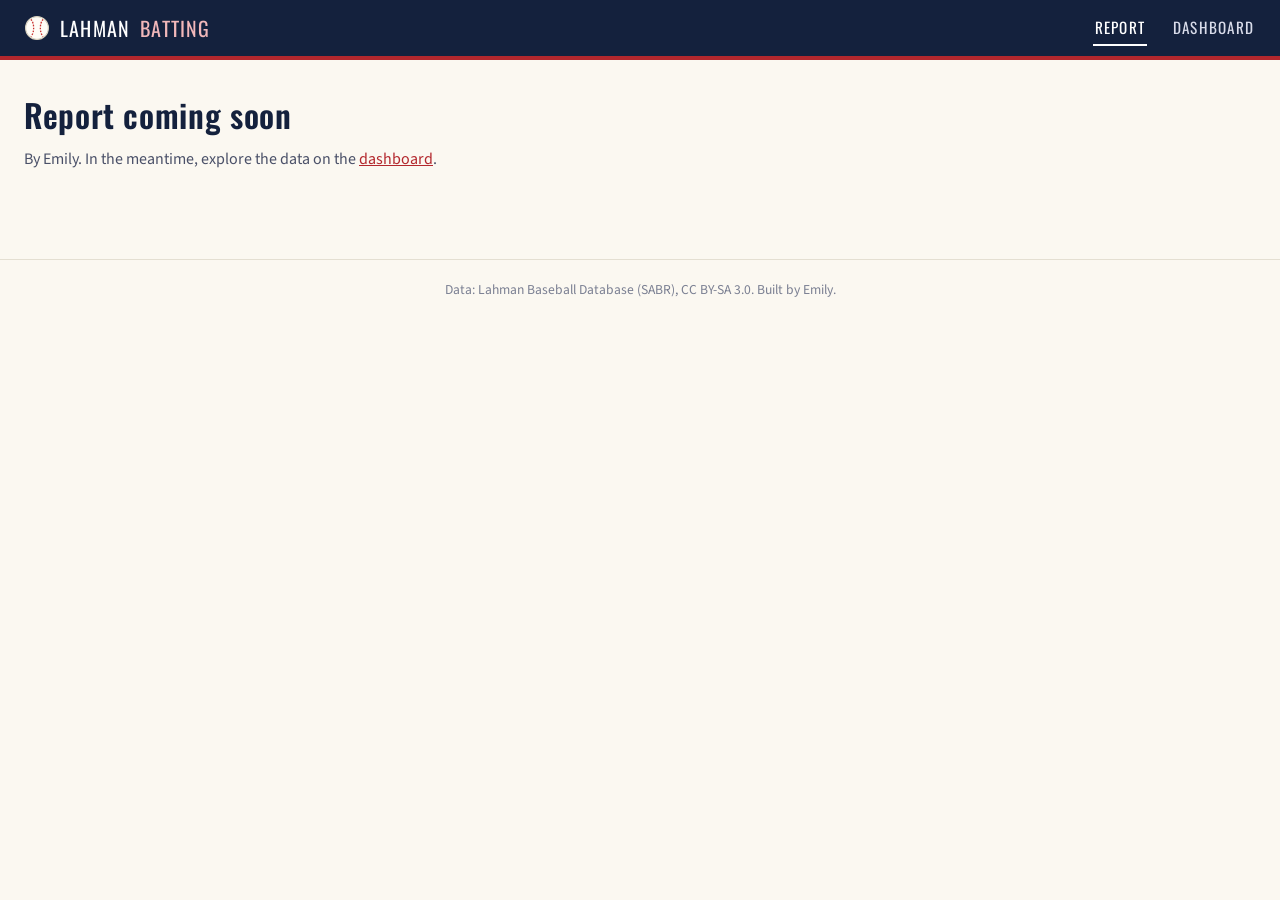
==== index.html @ 0614205a "Add starter dashboard and shared site styles" ====
<!DOCTYPE html>
<html lang="en">
<head>
  <meta charset="utf-8">
  <meta name="viewport" content="width=device-width, initial-scale=1">
  <title>Report | Lahman Batting</title>
  <link rel="preconnect" href="https://fonts.googleapis.com">
  <link rel="preconnect" href="https://fonts.gstatic.com" crossorigin>
  <link href="https://fonts.googleapis.com/css2?family=Oswald:wght@500;600&family=Source+Sans+3:wght@400;600&display=swap" rel="stylesheet">
  <link rel="icon" href="img/baseball.svg" type="image/svg+xml">
  <link rel="stylesheet" href="css/style.css">
</head>
<body>
  <nav class="site-nav">
    <div class="inner">
      <a class="brand" href="index.html"><img class="ball-icon" src="img/baseball.svg" alt="">Lahman <span>Batting</span></a>
      <a class="nav-link active" href="index.html">Report</a>
      <a class="nav-link" href="dashboard.html">Dashboard</a>
    </div>
  </nav>

  <main>
    <!-- PLACEHOLDER: the report goes here (title, your name, summary,
         headline numbers, 8+ findings with charts, and the data section). -->
    <h1 class="page-title">Report coming soon</h1>
    <p class="lede">By Emily. In the meantime, explore the data on the <a href="dashboard.html">dashboard</a>.</p>
  </main>

  <footer class="site-footer">
    Data: Lahman Baseball Database (SABR), CC BY-SA 3.0. Built by Emily.
  </footer>
</body>
</html>
---- css/style.css ----
/* Shared styles for the whole site (report + dashboard).
   Change the colors and fonts here and both pages follow. */

:root {
  /* Page colors: a vintage-ballpark look (cream paper, navy ink, red stitching) */
  --paper: #fbf8f1;
  --card: #ffffff;
  --ink: #14213d;
  --ink-soft: #4a5068;
  --ink-muted: #7a7f92;
  --rule: #e4dfd2;
  --accent: #b3272d;
  --accent-dark: #8e1d22;
  --navy: #14213d;
  --field: #1f4d3a;       /* outfield-grass green, used for the scoreboard */
  --field-dark: #163a2b;
  --chalk: #f4efe2;       /* scoreboard numbers */

  /* Chart series colors, in fixed order (validated for color-blind safety) */
  --series-1: #2a78d6;
  --series-2: #eb6834;
  --series-3: #1baf7a;
  --series-4: #eda100;
  --series-5: #e87ba4;

  --font-head: "Oswald", "Arial Narrow", sans-serif;
  --font-body: "Source Sans 3", "Segoe UI", sans-serif;
  --radius: 10px;
}

* { box-sizing: border-box; }

body {
  margin: 0;
  background: var(--paper);
  color: var(--ink);
  font-family: var(--font-body);
  font-size: 16px;
  line-height: 1.5;
}

h1, h2, h3 {
  font-family: var(--font-head);
  font-weight: 600;
  letter-spacing: 0.02em;
  line-height: 1.2;
  margin: 0 0 0.4em;
}

a { color: var(--accent); }

/* ---------- Navigation bar (shared) ---------- */
.site-nav {
  background: var(--navy);
  border-bottom: 4px solid var(--accent);
  position: sticky;
  top: 0;
  z-index: 10;
}
.site-nav .inner {
  max-width: 1440px;
  margin: 0 auto;
  padding: 0 24px;
  display: flex;
  align-items: center;
  gap: 24px;
  height: 56px;
}
.site-nav .brand {
  font-family: var(--font-head);
  font-size: 1.25rem;
  color: #fff;
  text-decoration: none;
  text-transform: uppercase;
  letter-spacing: 0.06em;
  margin-right: auto;
}
.site-nav .brand span { color: #f2b8ba; }
.site-nav .brand { display: inline-flex; align-items: center; gap: 10px; }
.ball-icon { width: 26px; height: 26px; flex: none; }
.site-nav a.nav-link {
  color: #d9dcea;
  text-decoration: none;
  font-family: var(--font-head);
  text-transform: uppercase;
  letter-spacing: 0.08em;
  font-size: 0.95rem;
  padding: 6px 2px;
  border-bottom: 2px solid transparent;
}
.site-nav a.nav-link:hover { color: #fff; }
.site-nav a.nav-link.active { color: #fff; border-bottom-color: #fff; }

/* ---------- Page layout ---------- */
main {
  max-width: 1440px;
  margin: 0 auto;
  padding: 28px 24px 72px;
}
@media (max-width: 600px) {
  main { padding: 20px 16px 56px; }
  .site-nav .inner { padding: 0 16px; gap: 14px; }
  .site-nav .brand { font-size: 1rem; gap: 8px; }
  .site-nav a.nav-link { font-size: 0.82rem; letter-spacing: 0.04em; }
  .ball-icon { width: 22px; height: 22px; }
  .kpis { grid-template-columns: repeat(2, minmax(0, 1fr)); padding: 10px; }
  .kpi .value { font-size: 1.5rem; }
}
.page-title { font-size: 2rem; margin-top: 8px; }
.lede { color: var(--ink-soft); max-width: 70ch; margin-top: 0; }

.card {
  background: var(--card);
  border: 1px solid var(--rule);
  border-radius: var(--radius);
  padding: 16px 18px;
}

/* ---------- Headline / summary numbers: styled like a ballpark scoreboard ---------- */
.kpis {
  display: grid;
  grid-template-columns: repeat(auto-fit, minmax(170px, 1fr));
  gap: 10px;
  margin: 18px 0 32px;
  padding: 14px;
  background: var(--field);
  border: 6px solid var(--field-dark);
  border-radius: 12px;
  box-shadow: inset 0 0 0 1px rgba(255,255,255,0.08);
}
.kpi {
  background: var(--field-dark);
  border-radius: 6px;
  padding: 12px 14px;
  text-align: center;
}
.kpi .label {
  font-family: var(--font-head);
  font-size: 0.78rem;
  text-transform: uppercase;
  letter-spacing: 0.12em;
  color: #b9d3c3;
}
.kpi .value {
  font-family: var(--font-head);
  font-size: 2rem;
  color: var(--chalk);
  font-variant-numeric: tabular-nums;
  letter-spacing: 0.03em;
}

/* Stitched divider, like the red seams on a baseball */
.stitch {
  height: 0;
  border: 0;
  border-top: 2px dashed var(--accent);
  margin: 0 0 16px;
  opacity: 0.5;
}

/* ---------- Buttons & form controls ---------- */
button, select, input {
  font: inherit;
  color: inherit;
}
select, input[type="number"], input[type="search"] {
  background: #fff;
  border: 1px solid #cfc8b8;
  border-radius: 6px;
  padding: 6px 8px;
  min-height: 36px;
  width: 100%;
}
.btn {
  background: var(--accent);
  color: #fff;
  border: 0;
  border-radius: 6px;
  padding: 8px 14px;
  font-family: var(--font-head);
  text-transform: uppercase;
  letter-spacing: 0.06em;
  cursor: pointer;
  min-height: 36px;
  white-space: nowrap;
}
.btn:hover { background: var(--accent-dark); }

.muted { color: var(--ink-muted); font-size: 0.9rem; }

footer.site-footer {
  border-top: 1px solid var(--rule);
  color: var(--ink-muted);
  font-size: 0.85rem;
  text-align: center;
  padding: 20px 16px 40px;
}
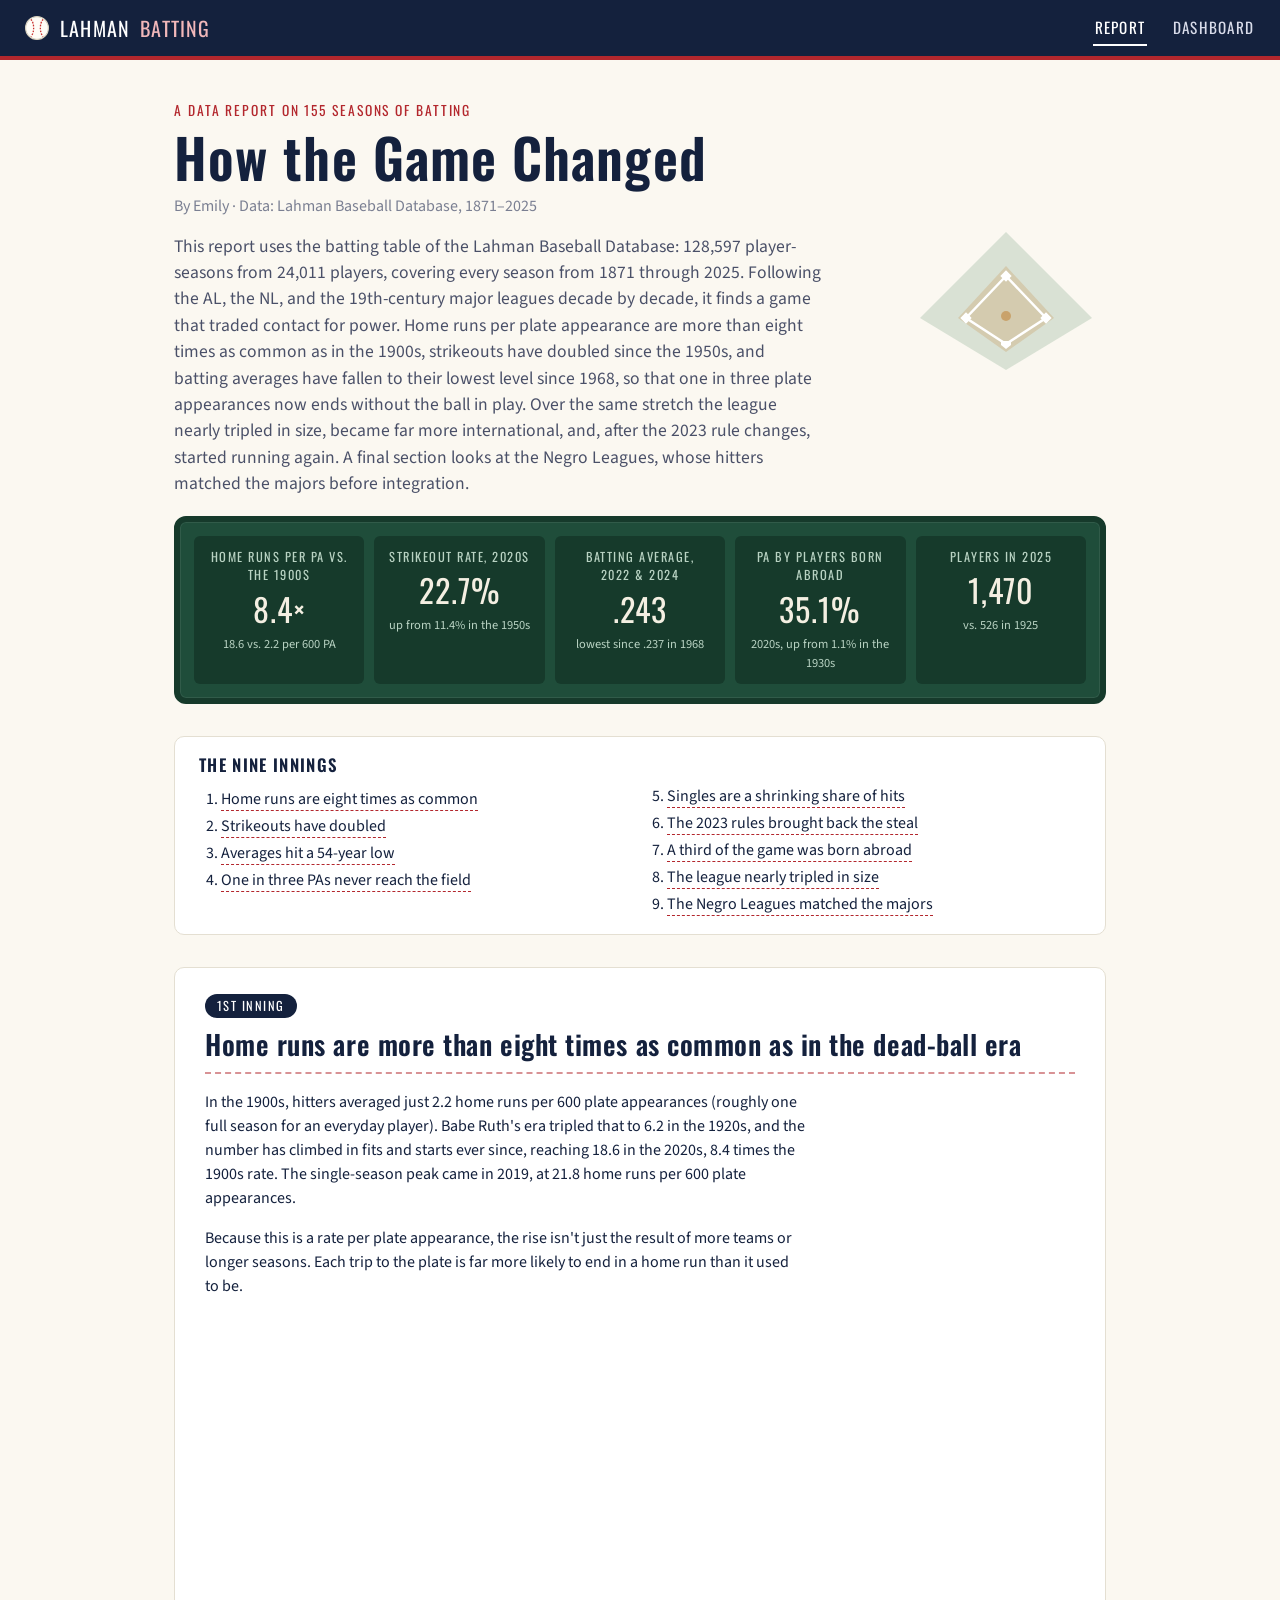
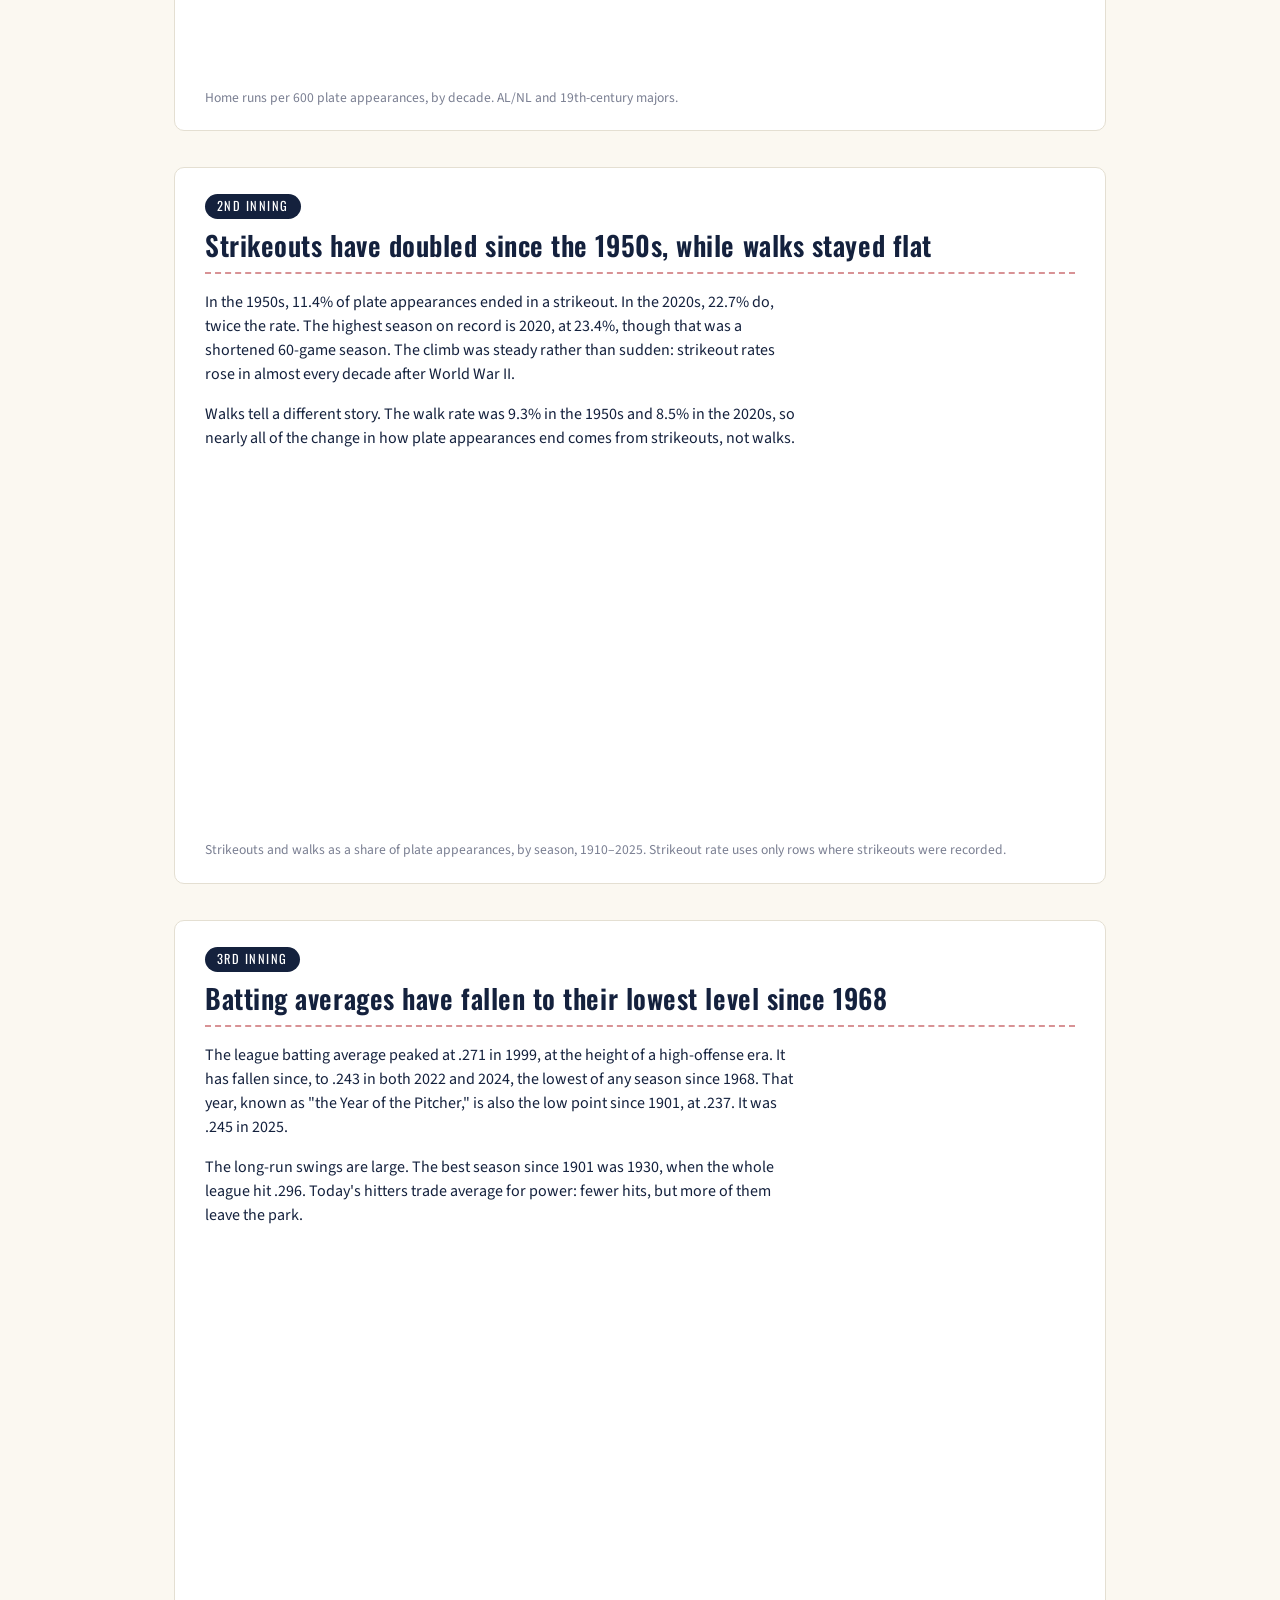
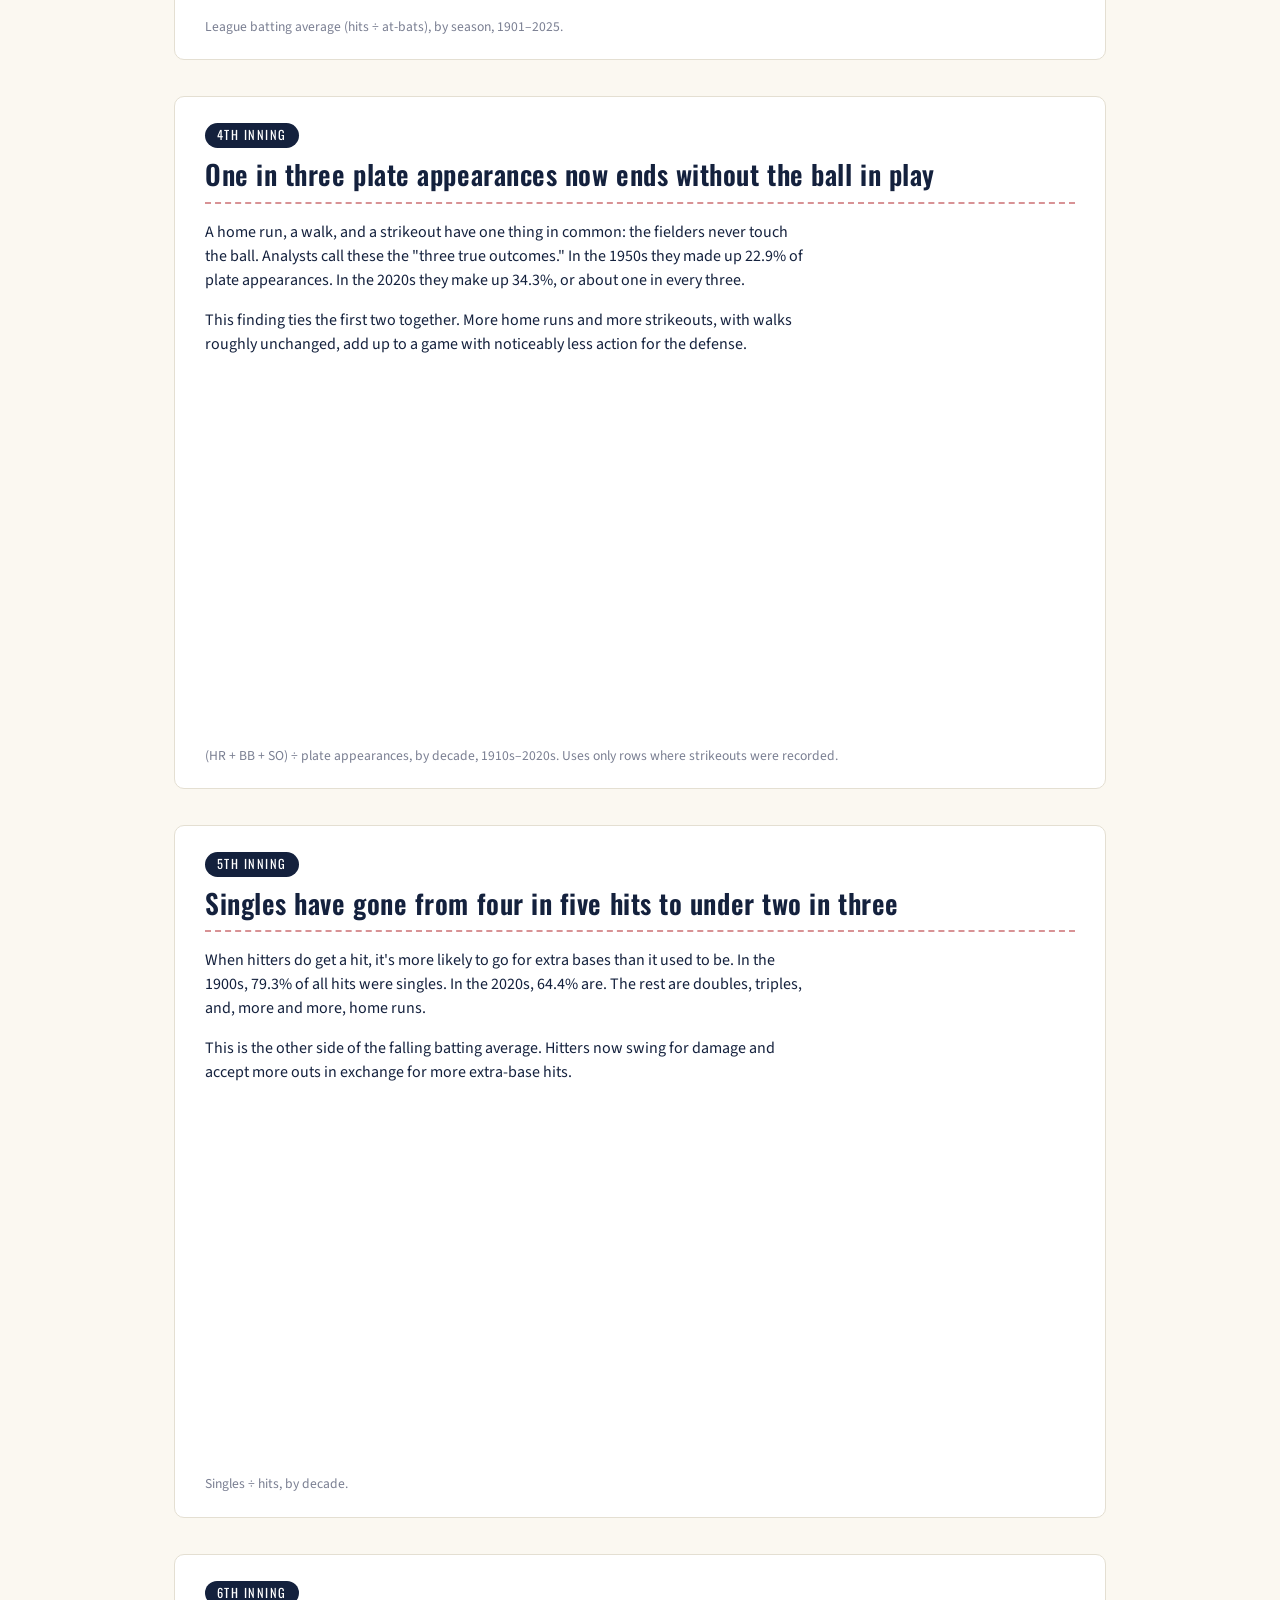
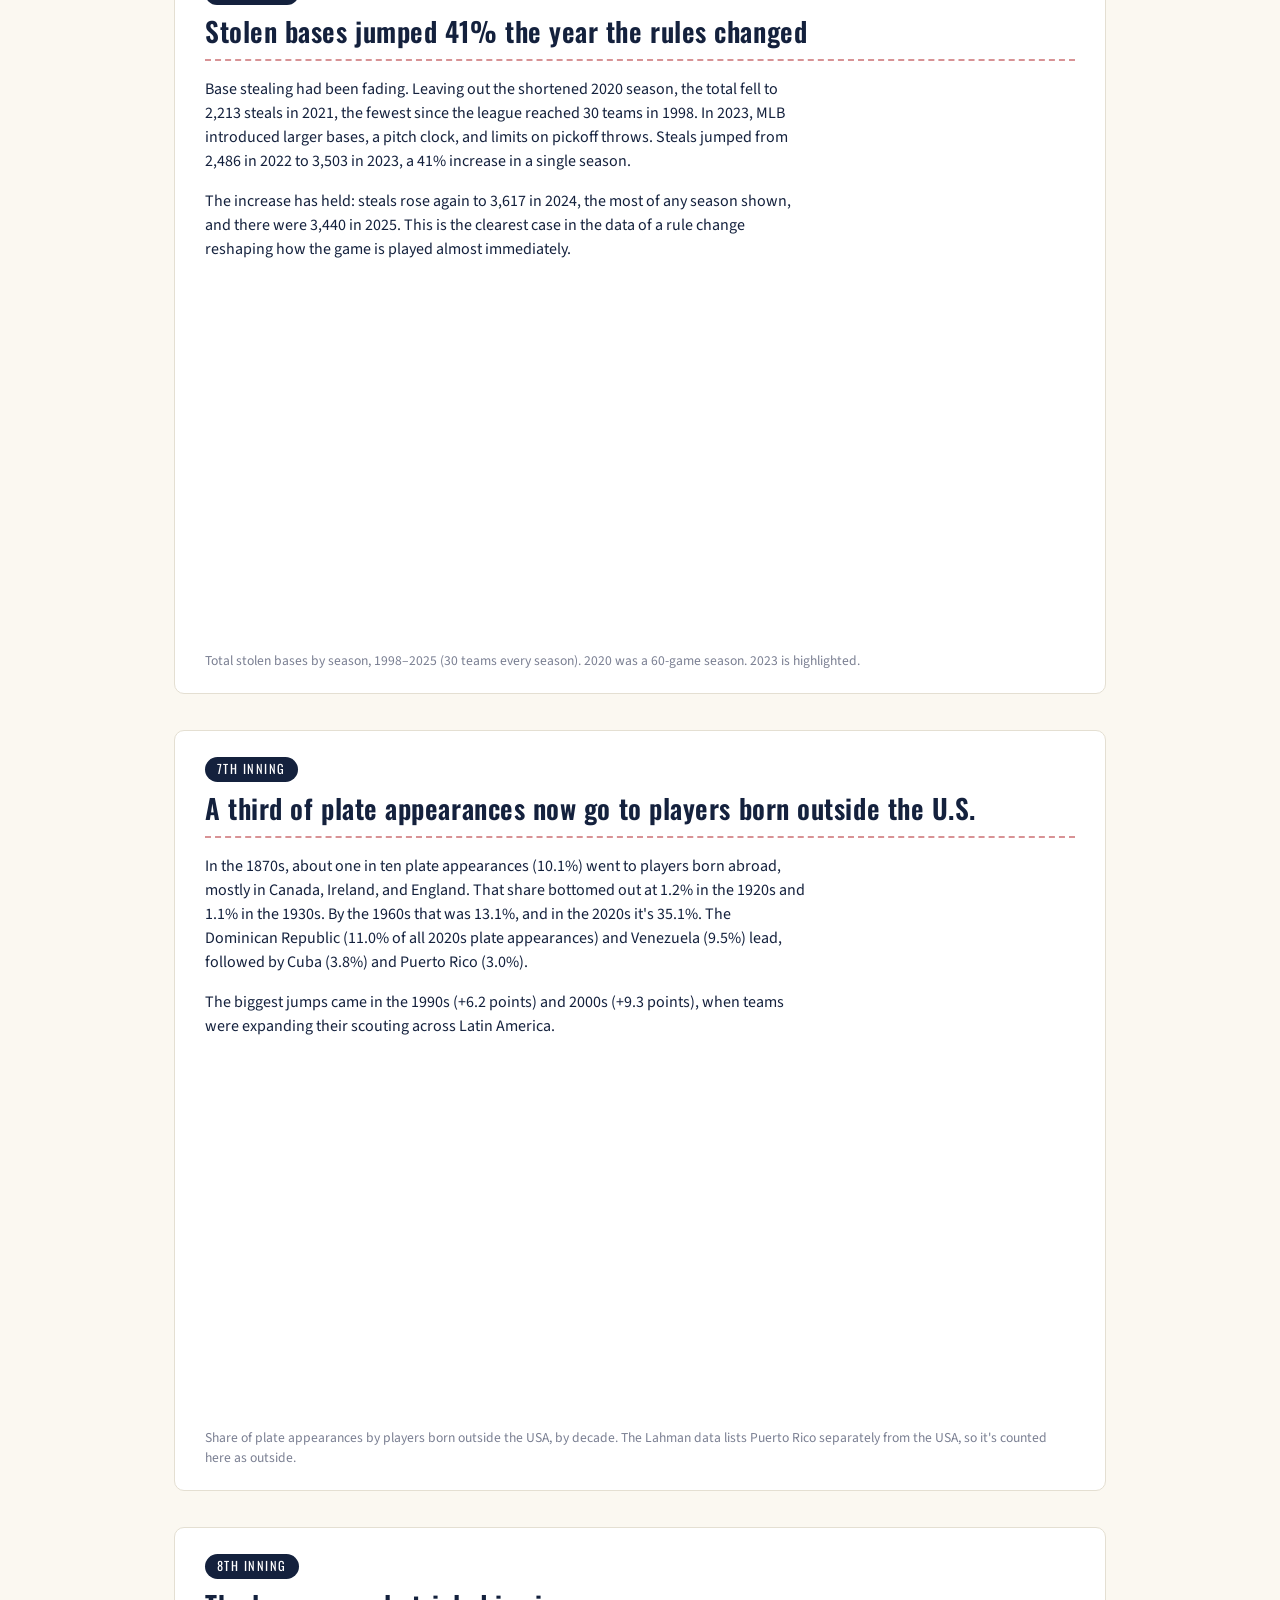
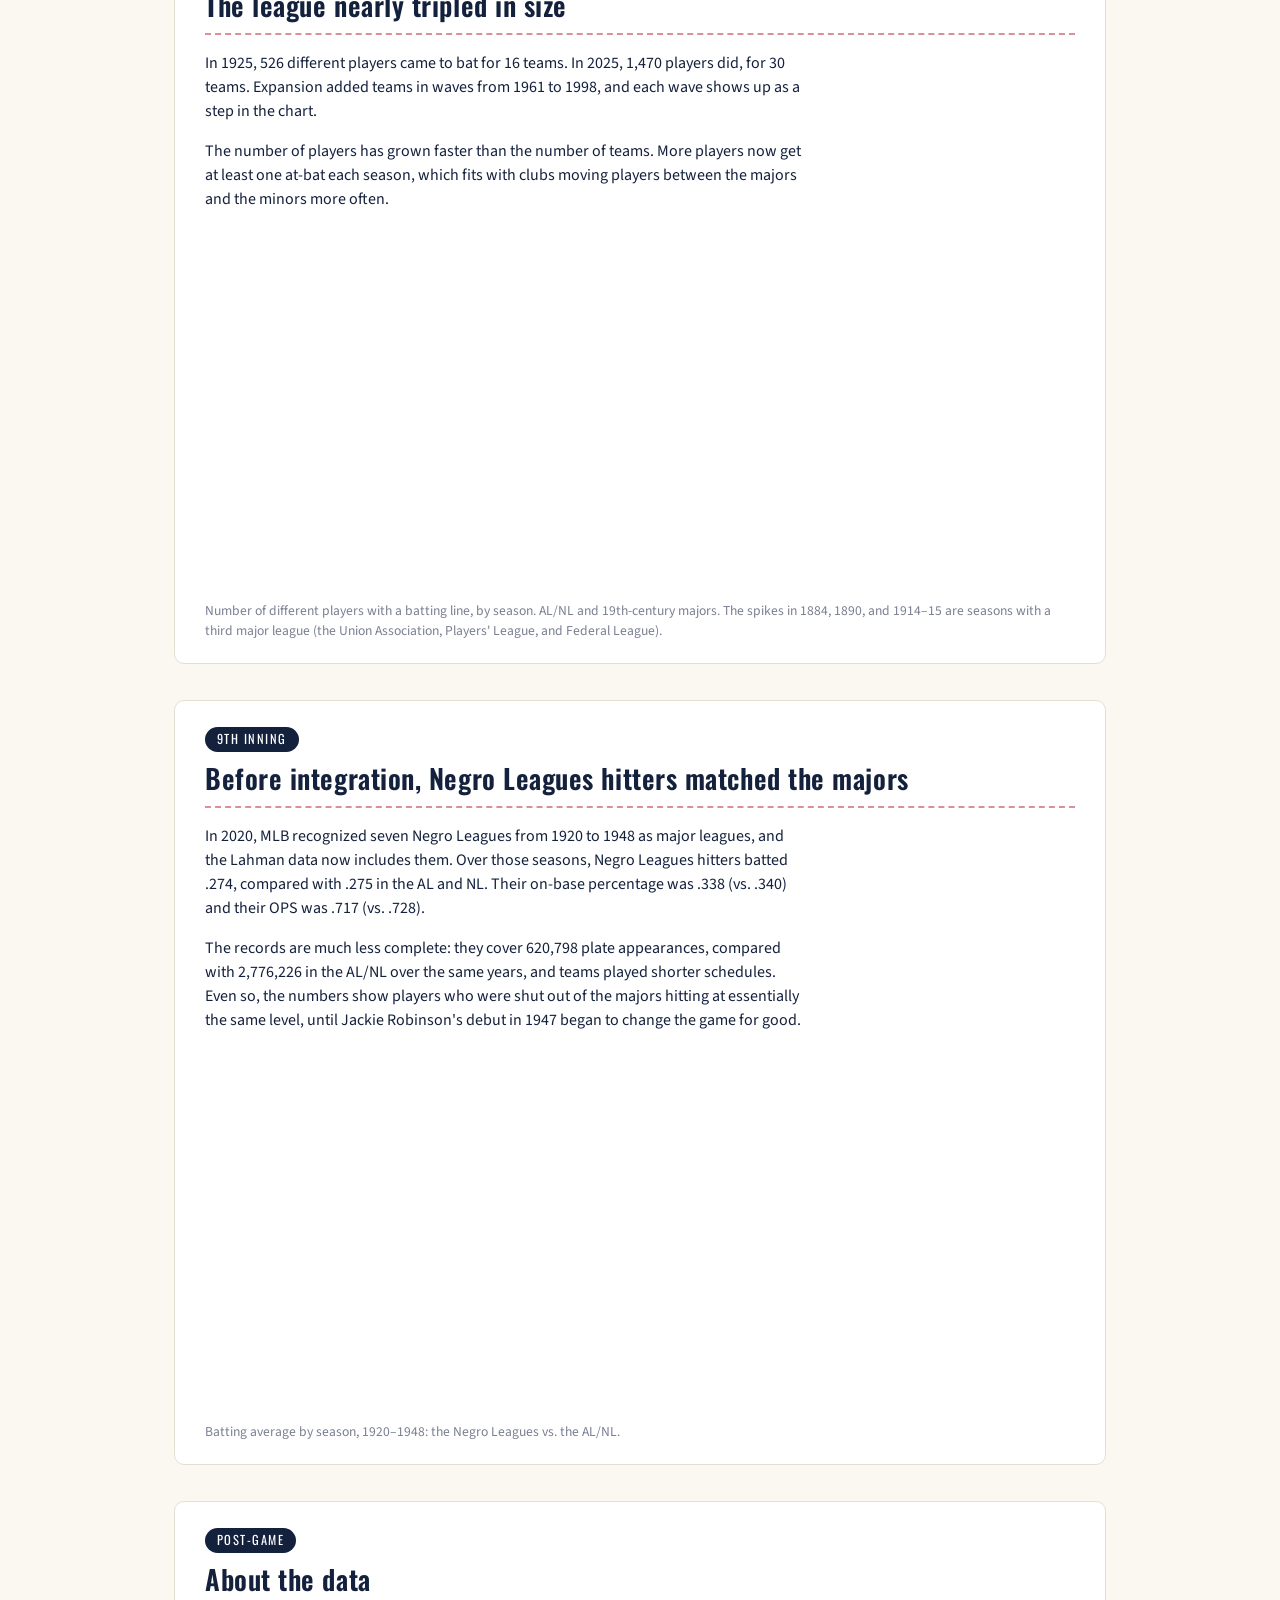
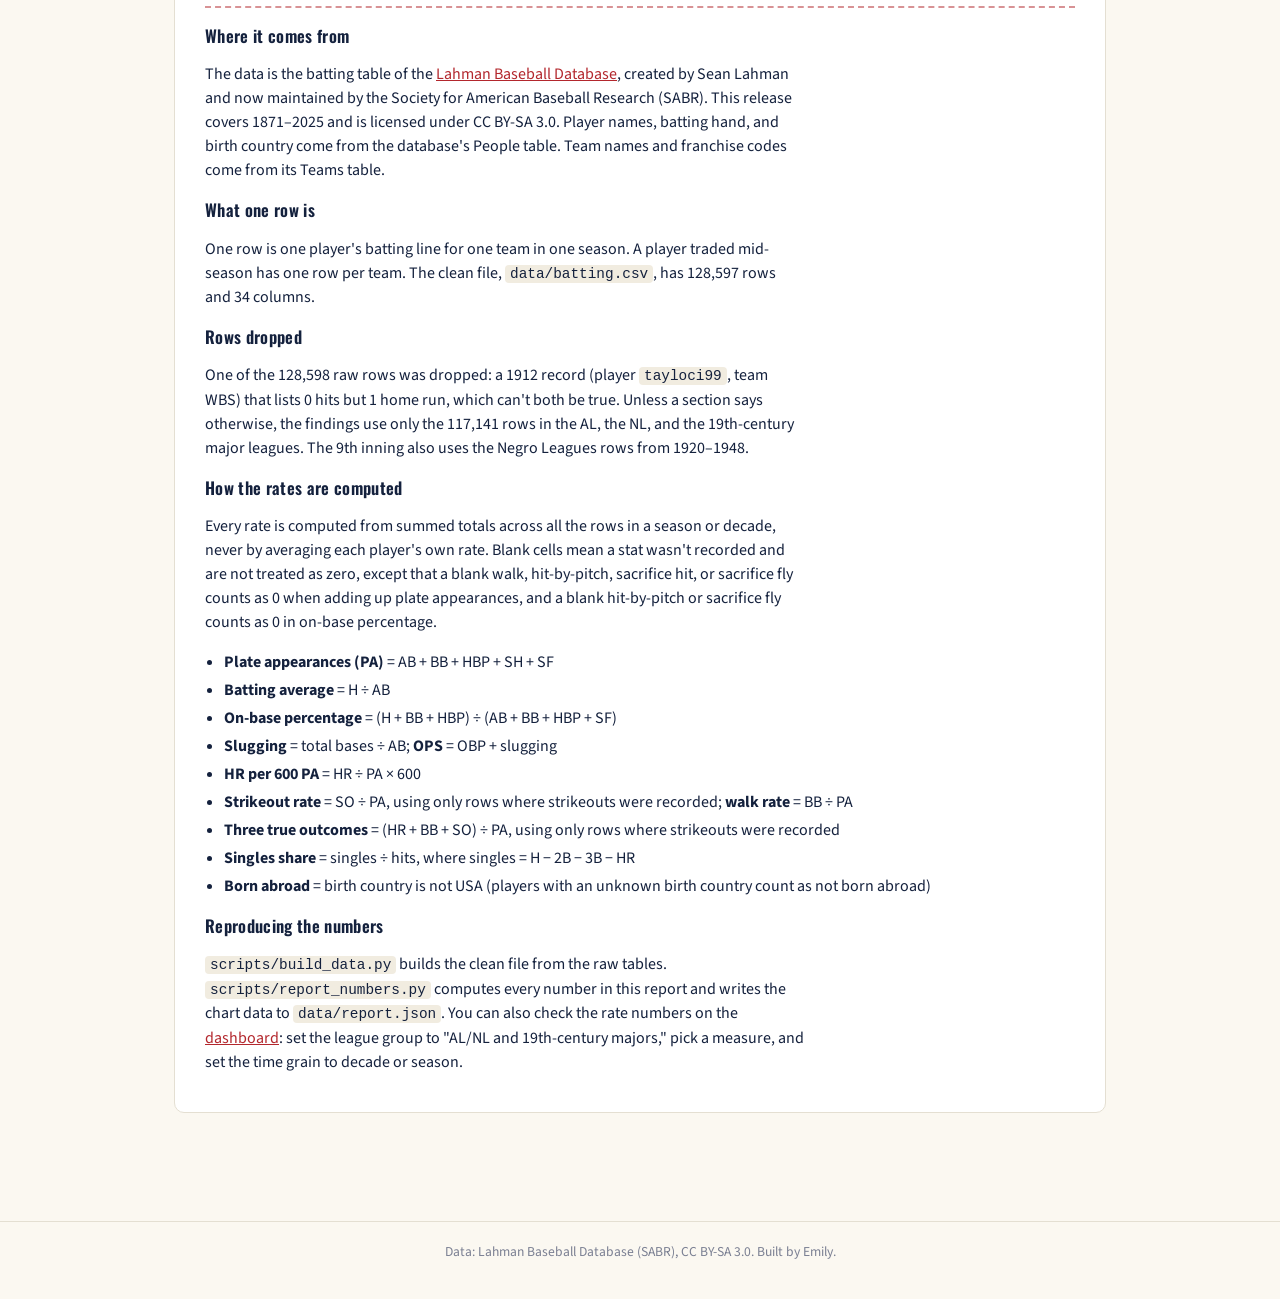
==== commit 3d5ef239: "Enlarge charts, add baseball styling and Legends player cards" ====
--- a/index.html
+++ b/index.html
@@ -3,12 +3,13 @@
 <head>
   <meta charset="utf-8">
   <meta name="viewport" content="width=device-width, initial-scale=1">
-  <title>Report | Lahman Batting</title>
+  <title>How the Game Changed | Lahman Batting</title>
   <link rel="preconnect" href="https://fonts.googleapis.com">
   <link rel="preconnect" href="https://fonts.gstatic.com" crossorigin>
   <link href="https://fonts.googleapis.com/css2?family=Oswald:wght@500;600&family=Source+Sans+3:wght@400;600&display=swap" rel="stylesheet">
   <link rel="icon" href="img/baseball.svg" type="image/svg+xml">
   <link rel="stylesheet" href="css/style.css">
+  <link rel="stylesheet" href="css/report.css">
 </head>
 <body>
   <nav class="site-nav">
@@ -19,15 +20,205 @@
     </div>
   </nav>
 
-  <main>
-    <!-- PLACEHOLDER: the report goes here (title, your name, summary,
-         headline numbers, 8+ findings with charts, and the data section). -->
-    <h1 class="page-title">Report coming soon</h1>
-    <p class="lede">By Emily. In the meantime, explore the data on the <a href="dashboard.html">dashboard</a>.</p>
+  <main class="report">
+
+    <!-- ================= Title, author, summary ================= -->
+    <header class="hero">
+      <div class="hero-text">
+        <p class="kicker">A data report on 155 seasons of batting</p>
+        <h1>How the Game Changed</h1>
+        <p class="byline">By Emily &middot; Data: Lahman Baseball Database, 1871&ndash;2025</p>
+        <p class="summary">
+          This report uses the batting table of the Lahman Baseball Database: 128,597 player-seasons from
+          24,011 players, covering every season from 1871 through 2025. Following the AL, the NL, and the
+          19th-century major leagues decade by decade, it finds a game that traded contact for power. Home runs
+          per plate appearance are more than eight times as common as in the 1900s, strikeouts have doubled since
+          the 1950s, and batting averages have fallen to their lowest level since 1968, so that one in three plate
+          appearances now ends without the ball in play. Over the same stretch the league nearly tripled in size,
+          became far more international, and, after the 2023 rule changes, started running again. A final section
+          looks at the Negro Leagues, whose hitters matched the majors before integration.
+        </p>
+      </div>
+      <svg class="hero-art" viewBox="0 0 200 150" aria-hidden="true">
+        <path d="M100 8 L186 94 L100 146 L14 94 Z" fill="#3f7d4f" opacity="0.18"/>
+        <path d="M100 42 L148 94 L100 128 L52 94 Z" fill="#c9a26b" opacity="0.35"/>
+        <path d="M100 52 L140 94 L100 120 L60 94 Z" fill="none" stroke="#fff" stroke-width="2.5"/>
+        <rect x="96" y="48" width="8" height="8" transform="rotate(45 100 52)" fill="#fff"/>
+        <rect x="136" y="90" width="8" height="8" transform="rotate(45 140 94)" fill="#fff"/>
+        <rect x="56" y="90" width="8" height="8" transform="rotate(45 60 94)" fill="#fff"/>
+        <path d="M95 117 h10 v4 l-5 4 l-5 -4 z" fill="#fff"/>
+        <circle cx="100" cy="92" r="5" fill="#c9a26b"/>
+      </svg>
+    </header>
+
+    <!-- ================= Headline numbers ================= -->
+    <section class="kpis" aria-label="Headline numbers">
+      <div class="kpi"><div class="label">Home runs per PA vs. the 1900s</div><div class="value">8.4&times;</div><div class="sub">18.6 vs. 2.2 per 600 PA</div></div>
+      <div class="kpi"><div class="label">Strikeout rate, 2020s</div><div class="value">22.7%</div><div class="sub">up from 11.4% in the 1950s</div></div>
+      <div class="kpi"><div class="label">Batting average, 2022 &amp; 2024</div><div class="value">.243</div><div class="sub">lowest since .237 in 1968</div></div>
+      <div class="kpi"><div class="label">PA by players born abroad</div><div class="value">35.1%</div><div class="sub">2020s, up from 1.1% in the 1930s</div></div>
+      <div class="kpi"><div class="label">Players in 2025</div><div class="value">1,470</div><div class="sub">vs. 526 in 1925</div></div>
+    </section>
+
+    <nav class="toc card" aria-label="Sections">
+      <h2>The nine innings</h2>
+      <ol>
+        <li><a href="#s1">Home runs are eight times as common</a></li>
+        <li><a href="#s2">Strikeouts have doubled</a></li>
+        <li><a href="#s3">Averages hit a 54-year low</a></li>
+        <li><a href="#s4">One in three PAs never reach the field</a></li>
+        <li><a href="#s5">Singles are a shrinking share of hits</a></li>
+        <li><a href="#s6">The 2023 rules brought back the steal</a></li>
+        <li><a href="#s7">A third of the game was born abroad</a></li>
+        <li><a href="#s8">The league nearly tripled in size</a></li>
+        <li><a href="#s9">The Negro Leagues matched the majors</a></li>
+      </ol>
+    </nav>
+
+    <!-- ================= Findings ================= -->
+    <section class="finding card" id="s1">
+      <p class="inning">1st inning</p>
+      <h2>Home runs are more than eight times as common as in the dead-ball era</h2>
+      <div class="stitch" aria-hidden="true"></div>
+      <p>In the 1900s, hitters averaged just 2.2 home runs per 600 plate appearances (roughly one full season for an everyday player). Babe Ruth's era tripled that to 6.2 in the 1920s, and the number has climbed in fits and starts ever since, reaching 18.6 in the 2020s, 8.4 times the 1900s rate. The single-season peak came in 2019, at 21.8 home runs per 600 plate appearances.</p>
+      <p>Because this is a rate per plate appearance, the rise isn't just the result of more teams or longer seasons. Each trip to the plate is far more likely to end in a home run than it used to be.</p>
+      <figure>
+        <div class="chart-box"><canvas id="c1" role="img" aria-label="Bar chart of home runs per 600 plate appearances by decade, rising from 2.2 in the 1900s to 18.6 in the 2020s"></canvas></div>
+        <figcaption>Home runs per 600 plate appearances, by decade. AL/NL and 19th-century majors.</figcaption>
+      </figure>
+    </section>
+
+    <section class="finding card" id="s2">
+      <p class="inning">2nd inning</p>
+      <h2>Strikeouts have doubled since the 1950s, while walks stayed flat</h2>
+      <div class="stitch" aria-hidden="true"></div>
+      <p>In the 1950s, 11.4% of plate appearances ended in a strikeout. In the 2020s, 22.7% do, twice the rate. The highest season on record is 2020, at 23.4%, though that was a shortened 60-game season. The climb was steady rather than sudden: strikeout rates rose in almost every decade after World War II.</p>
+      <p>Walks tell a different story. The walk rate was 9.3% in the 1950s and 8.5% in the 2020s, so nearly all of the change in how plate appearances end comes from strikeouts, not walks.</p>
+      <figure>
+        <div class="chart-box"><canvas id="c2" role="img" aria-label="Line chart of strikeout rate and walk rate by season since 1910; strikeouts rise from under 10% to about 23%, walks stay between 7% and 10%"></canvas></div>
+        <figcaption>Strikeouts and walks as a share of plate appearances, by season, 1910&ndash;2025. Strikeout rate uses only rows where strikeouts were recorded.</figcaption>
+      </figure>
+    </section>
+
+    <section class="finding card" id="s3">
+      <p class="inning">3rd inning</p>
+      <h2>Batting averages have fallen to their lowest level since 1968</h2>
+      <div class="stitch" aria-hidden="true"></div>
+      <p>The league batting average peaked at .271 in 1999, at the height of a high-offense era. It has fallen since, to .243 in both 2022 and 2024, the lowest of any season since 1968. That year, known as "the Year of the Pitcher," is also the low point since 1901, at .237. It was .245 in 2025.</p>
+      <p>The long-run swings are large. The best season since 1901 was 1930, when the whole league hit .296. Today's hitters trade average for power: fewer hits, but more of them leave the park.</p>
+      <figure>
+        <div class="chart-box"><canvas id="c3" role="img" aria-label="Line chart of league batting average by season since 1901, with a high of .296 in 1930, a low of .237 in 1968, a peak of .271 in 1999, and .243 in 2022 and 2024"></canvas></div>
+        <figcaption>League batting average (hits &divide; at-bats), by season, 1901&ndash;2025.</figcaption>
+      </figure>
+    </section>
+
+    <section class="finding card" id="s4">
+      <p class="inning">4th inning</p>
+      <h2>One in three plate appearances now ends without the ball in play</h2>
+      <div class="stitch" aria-hidden="true"></div>
+      <p>A home run, a walk, and a strikeout have one thing in common: the fielders never touch the ball. Analysts call these the "three true outcomes." In the 1950s they made up 22.9% of plate appearances. In the 2020s they make up 34.3%, or about one in every three.</p>
+      <p>This finding ties the first two together. More home runs and more strikeouts, with walks roughly unchanged, add up to a game with noticeably less action for the defense.</p>
+      <figure>
+        <div class="chart-box"><canvas id="c4" role="img" aria-label="Bar chart of the share of plate appearances ending in a home run, walk, or strikeout by decade, rising from about 23% in the 1950s to 34% in the 2020s"></canvas></div>
+        <figcaption>(HR + BB + SO) &divide; plate appearances, by decade, 1910s&ndash;2020s. Uses only rows where strikeouts were recorded.</figcaption>
+      </figure>
+    </section>
+
+    <section class="finding card" id="s5">
+      <p class="inning">5th inning</p>
+      <h2>Singles have gone from four in five hits to under two in three</h2>
+      <div class="stitch" aria-hidden="true"></div>
+      <p>When hitters do get a hit, it's more likely to go for extra bases than it used to be. In the 1900s, 79.3% of all hits were singles. In the 2020s, 64.4% are. The rest are doubles, triples, and, more and more, home runs.</p>
+      <p>This is the other side of the falling batting average. Hitters now swing for damage and accept more outs in exchange for more extra-base hits.</p>
+      <figure>
+        <div class="chart-box"><canvas id="c5" role="img" aria-label="Bar chart of singles as a share of all hits by decade, falling from about 79% in the 1900s to 64% in the 2020s"></canvas></div>
+        <figcaption>Singles &divide; hits, by decade.</figcaption>
+      </figure>
+    </section>
+
+    <section class="finding card" id="s6">
+      <p class="inning">6th inning</p>
+      <h2>Stolen bases jumped 41% the year the rules changed</h2>
+      <div class="stitch" aria-hidden="true"></div>
+      <p>Base stealing had been fading. Leaving out the shortened 2020 season, the total fell to 2,213 steals in 2021, the fewest since the league reached 30 teams in 1998. In 2023, MLB introduced larger bases, a pitch clock, and limits on pickoff throws. Steals jumped from 2,486 in 2022 to 3,503 in 2023, a 41% increase in a single season.</p>
+      <p>The increase has held: steals rose again to 3,617 in 2024, the most of any season shown, and there were 3,440 in 2025. This is the clearest case in the data of a rule change reshaping how the game is played almost immediately.</p>
+      <figure>
+        <div class="chart-box"><canvas id="c6" role="img" aria-label="Bar chart of total stolen bases by season from 1998 to 2025, with a jump from 2,486 in 2022 to 3,503 in 2023"></canvas></div>
+        <figcaption>Total stolen bases by season, 1998&ndash;2025 (30 teams every season). 2020 was a 60-game season. 2023 is highlighted.</figcaption>
+      </figure>
+    </section>
+
+    <section class="finding card" id="s7">
+      <p class="inning">7th inning</p>
+      <h2>A third of plate appearances now go to players born outside the U.S.</h2>
+      <div class="stitch" aria-hidden="true"></div>
+      <p>In the 1870s, about one in ten plate appearances (10.1%) went to players born abroad, mostly in Canada, Ireland, and England. That share bottomed out at 1.2% in the 1920s and 1.1% in the 1930s. By the 1960s that was 13.1%, and in the 2020s it's 35.1%. The Dominican Republic (11.0% of all 2020s plate appearances) and Venezuela (9.5%) lead, followed by Cuba (3.8%) and Puerto Rico (3.0%).</p>
+      <p>The biggest jumps came in the 1990s (+6.2 points) and 2000s (+9.3 points), when teams were expanding their scouting across Latin America.</p>
+      <figure>
+        <div class="chart-box"><canvas id="c7" role="img" aria-label="Bar chart of the share of plate appearances by players born outside the USA by decade, from 1% in the 1920s to 35% in the 2020s"></canvas></div>
+        <figcaption>Share of plate appearances by players born outside the USA, by decade. The Lahman data lists Puerto Rico separately from the USA, so it's counted here as outside.</figcaption>
+      </figure>
+    </section>
+
+    <section class="finding card" id="s8">
+      <p class="inning">8th inning</p>
+      <h2>The league nearly tripled in size</h2>
+      <div class="stitch" aria-hidden="true"></div>
+      <p>In 1925, 526 different players came to bat for 16 teams. In 2025, 1,470 players did, for 30 teams. Expansion added teams in waves from 1961 to 1998, and each wave shows up as a step in the chart.</p>
+      <p>The number of players has grown faster than the number of teams. More players now get at least one at-bat each season, which fits with clubs moving players between the majors and the minors more often.</p>
+      <figure>
+        <div class="chart-box"><canvas id="c8" role="img" aria-label="Line chart of the number of different players with a batting line each season, from about 500 in the 1920s to about 1,470 in 2025"></canvas></div>
+        <figcaption>Number of different players with a batting line, by season. AL/NL and 19th-century majors. The spikes in 1884, 1890, and 1914&ndash;15 are seasons with a third major league (the Union Association, Players' League, and Federal League).</figcaption>
+      </figure>
+    </section>
+
+    <section class="finding card" id="s9">
+      <p class="inning">9th inning</p>
+      <h2>Before integration, Negro Leagues hitters matched the majors</h2>
+      <div class="stitch" aria-hidden="true"></div>
+      <p>In 2020, MLB recognized seven Negro Leagues from 1920 to 1948 as major leagues, and the Lahman data now includes them. Over those seasons, Negro Leagues hitters batted .274, compared with .275 in the AL and NL. Their on-base percentage was .338 (vs. .340) and their OPS was .717 (vs. .728).</p>
+      <p>The records are much less complete: they cover 620,798 plate appearances, compared with 2,776,226 in the AL/NL over the same years, and teams played shorter schedules. Even so, the numbers show players who were shut out of the majors hitting at essentially the same level, until Jackie Robinson's debut in 1947 began to change the game for good.</p>
+      <figure>
+        <div class="chart-box"><canvas id="c9" role="img" aria-label="Line chart comparing batting average by season, 1920 to 1948, for the Negro Leagues and the AL/NL; the two lines track each other closely"></canvas></div>
+        <figcaption>Batting average by season, 1920&ndash;1948: the Negro Leagues vs. the AL/NL.</figcaption>
+      </figure>
+    </section>
+
+    <!-- ================= About the data ================= -->
+    <section class="finding card data-notes" id="data">
+      <p class="inning">Post-game</p>
+      <h2>About the data</h2>
+      <div class="stitch" aria-hidden="true"></div>
+      <h3>Where it comes from</h3>
+      <p>The data is the batting table of the <a href="https://sabr.org/lahman-database/">Lahman Baseball Database</a>, created by Sean Lahman and now maintained by the Society for American Baseball Research (SABR). This release covers 1871&ndash;2025 and is licensed under CC BY-SA 3.0. Player names, batting hand, and birth country come from the database's People table. Team names and franchise codes come from its Teams table.</p>
+      <h3>What one row is</h3>
+      <p>One row is one player's batting line for one team in one season. A player traded mid-season has one row per team. The clean file, <code>data/batting.csv</code>, has 128,597 rows and 34 columns.</p>
+      <h3>Rows dropped</h3>
+      <p>One of the 128,598 raw rows was dropped: a 1912 record (player <code>tayloci99</code>, team WBS) that lists 0 hits but 1 home run, which can't both be true. Unless a section says otherwise, the findings use only the 117,141 rows in the AL, the NL, and the 19th-century major leagues. The 9th inning also uses the Negro Leagues rows from 1920&ndash;1948.</p>
+      <h3>How the rates are computed</h3>
+      <p>Every rate is computed from summed totals across all the rows in a season or decade, never by averaging each player's own rate. Blank cells mean a stat wasn't recorded and are not treated as zero, except that a blank walk, hit-by-pitch, sacrifice hit, or sacrifice fly counts as 0 when adding up plate appearances, and a blank hit-by-pitch or sacrifice fly counts as 0 in on-base percentage.</p>
+      <ul class="formulas">
+        <li><b>Plate appearances (PA)</b> = AB + BB + HBP + SH + SF</li>
+        <li><b>Batting average</b> = H &divide; AB</li>
+        <li><b>On-base percentage</b> = (H + BB + HBP) &divide; (AB + BB + HBP + SF)</li>
+        <li><b>Slugging</b> = total bases &divide; AB; <b>OPS</b> = OBP + slugging</li>
+        <li><b>HR per 600 PA</b> = HR &divide; PA &times; 600</li>
+        <li><b>Strikeout rate</b> = SO &divide; PA, using only rows where strikeouts were recorded; <b>walk rate</b> = BB &divide; PA</li>
+        <li><b>Three true outcomes</b> = (HR + BB + SO) &divide; PA, using only rows where strikeouts were recorded</li>
+        <li><b>Singles share</b> = singles &divide; hits, where singles = H &minus; 2B &minus; 3B &minus; HR</li>
+        <li><b>Born abroad</b> = birth country is not USA (players with an unknown birth country count as not born abroad)</li>
+      </ul>
+      <h3>Reproducing the numbers</h3>
+      <p><code>scripts/build_data.py</code> builds the clean file from the raw tables. <code>scripts/report_numbers.py</code> computes every number in this report and writes the chart data to <code>data/report.json</code>. You can also check the rate numbers on the <a href="dashboard.html">dashboard</a>: set the league group to "AL/NL and 19th-century majors," pick a measure, and set the time grain to decade or season.</p>
+    </section>
+
   </main>
 
   <footer class="site-footer">
     Data: Lahman Baseball Database (SABR), CC BY-SA 3.0. Built by Emily.
   </footer>
+
+  <script src="js/vendor/chart.umd.js"></script>
+  <script src="js/report.js"></script>
 </body>
 </html>
--- a/css/report.css
+++ b/css/report.css
@@ -0,0 +1,73 @@
+/* Styles used only on the report page. */
+
+.report { max-width: 980px; }
+
+/* ---------- Title block ---------- */
+.hero {
+  display: flex;
+  align-items: center;
+  gap: 32px;
+  margin: 12px 0 8px;
+}
+.hero-text { flex: 1; min-width: 0; }
+.kicker {
+  font-family: var(--font-head);
+  text-transform: uppercase;
+  letter-spacing: 0.14em;
+  color: var(--accent);
+  font-size: 0.85rem;
+  margin: 0 0 4px;
+}
+.hero h1 { font-size: clamp(2.2rem, 5vw, 3.4rem); margin-bottom: 4px; }
+.byline { color: var(--ink-muted); margin: 0 0 16px; }
+.summary { font-size: 1.1rem; color: var(--ink-soft); margin: 0; max-width: 72ch; }
+.hero-art { width: 200px; height: 150px; flex: none; }
+@media (max-width: 760px) { .hero-art { display: none; } }
+
+/* Headline numbers reuse the scoreboard style from style.css */
+.kpi .sub { font-size: 0.78rem; color: #b9d3c3; margin-top: 2px; }
+
+/* ---------- Table of contents ---------- */
+.toc { margin-bottom: 32px; padding: 18px 24px; }
+.toc h2 { font-size: 1.05rem; text-transform: uppercase; letter-spacing: 0.08em; margin-bottom: 8px; }
+.toc ol {
+  margin: 0;
+  padding-left: 1.4em;
+  columns: 2;
+  column-gap: 32px;
+}
+.toc li { margin: 3px 0; break-inside: avoid; }
+.toc a { color: var(--ink); text-decoration: none; border-bottom: 1px dashed var(--accent); }
+.toc a:hover { color: var(--accent); }
+@media (max-width: 640px) { .toc ol { columns: 1; } }
+
+/* ---------- Finding sections ---------- */
+.finding {
+  margin: 0 0 36px;
+  padding: 26px 30px 22px;
+  scroll-margin-top: 76px;
+}
+@media (max-width: 600px) { .finding { padding: 18px 16px; } }
+.inning {
+  display: inline-block;
+  font-family: var(--font-head);
+  text-transform: uppercase;
+  letter-spacing: 0.12em;
+  font-size: 0.78rem;
+  color: #fff;
+  background: var(--navy);
+  border-radius: 999px;
+  padding: 3px 12px;
+  margin: 0 0 10px;
+}
+.finding h2 { font-size: clamp(1.35rem, 2.6vw, 1.7rem); }
+.finding p { max-width: 75ch; }
+.finding figure { margin: 22px 0 0; }
+.finding figcaption { color: var(--ink-muted); font-size: 0.85rem; margin-top: 8px; }
+.chart-box { position: relative; height: 360px; }
+@media (max-width: 600px) { .chart-box { height: 280px; } }
+
+.data-notes h3 { font-size: 1.05rem; margin: 18px 0 4px; }
+.data-notes code { background: #f1ece0; padding: 1px 5px; border-radius: 4px; font-size: 0.9em; }
+.formulas { padding-left: 1.2em; }
+.formulas li { margin: 4px 0; }
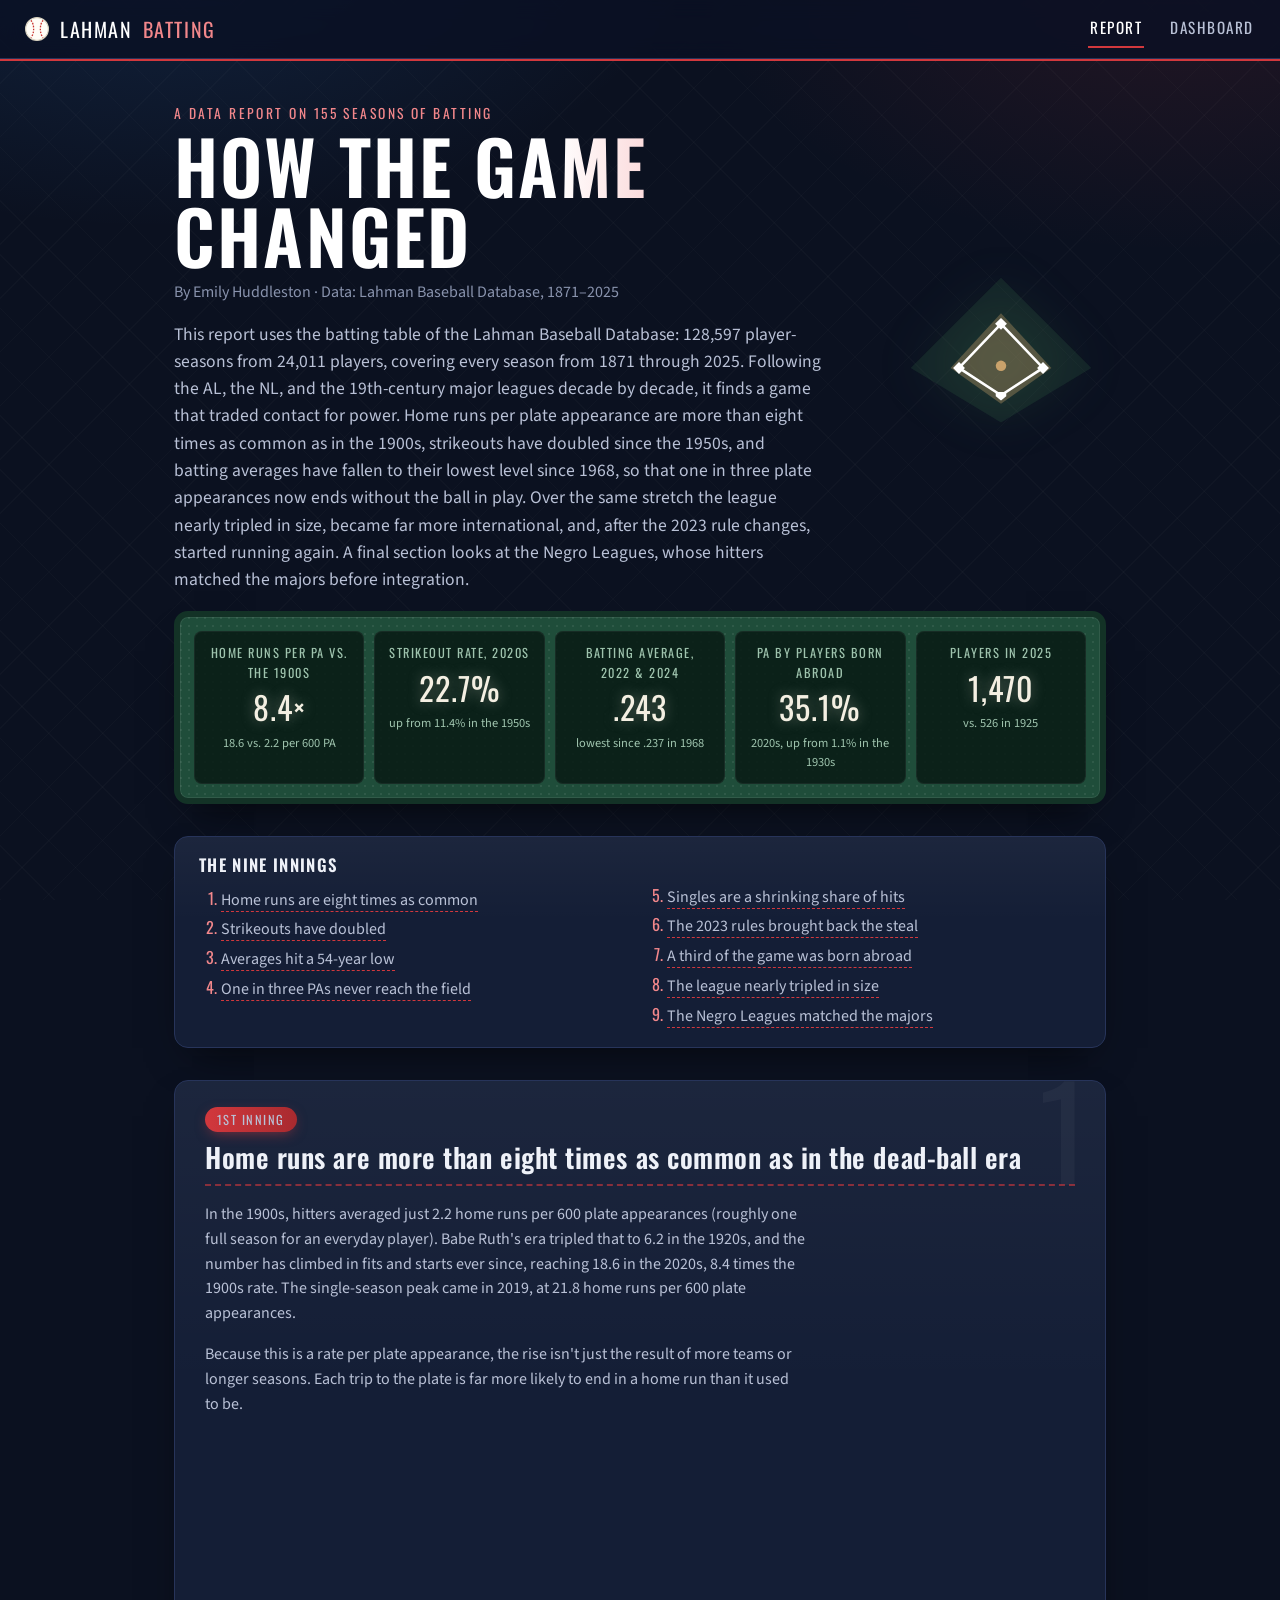
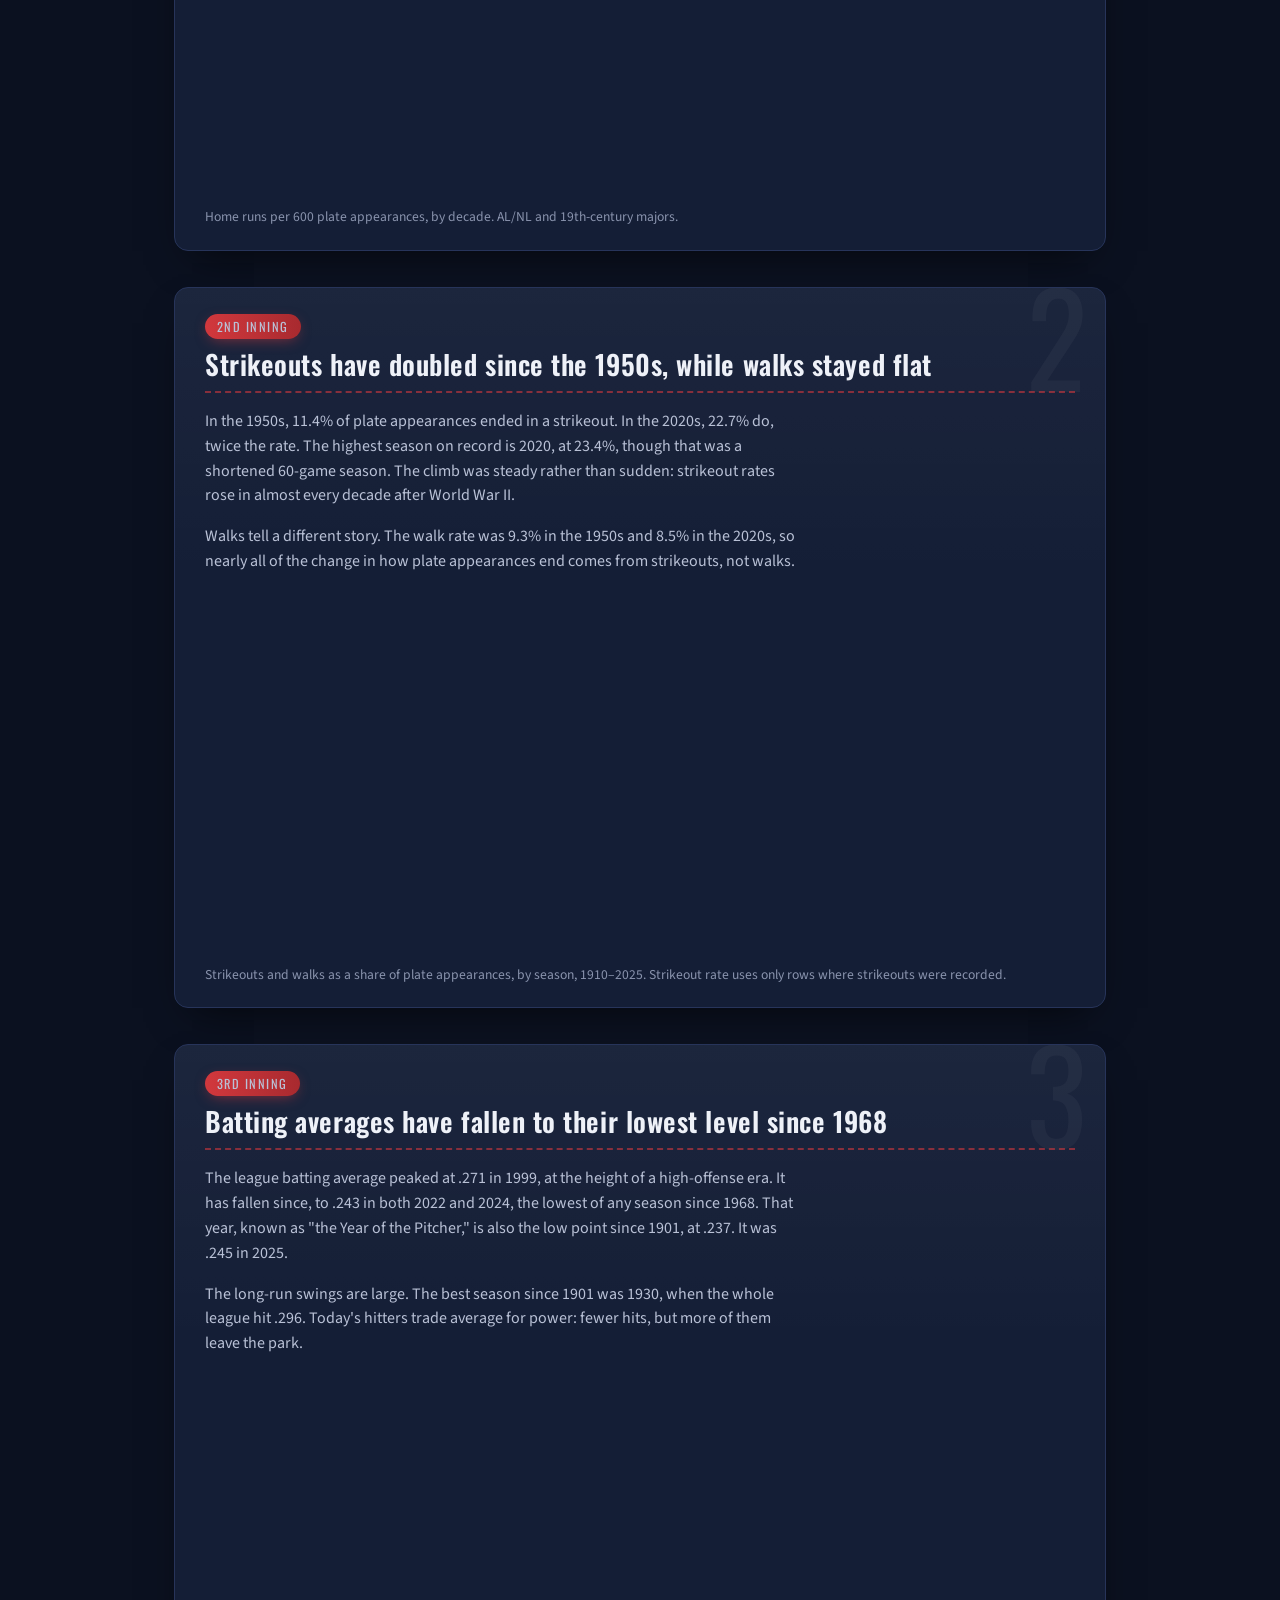
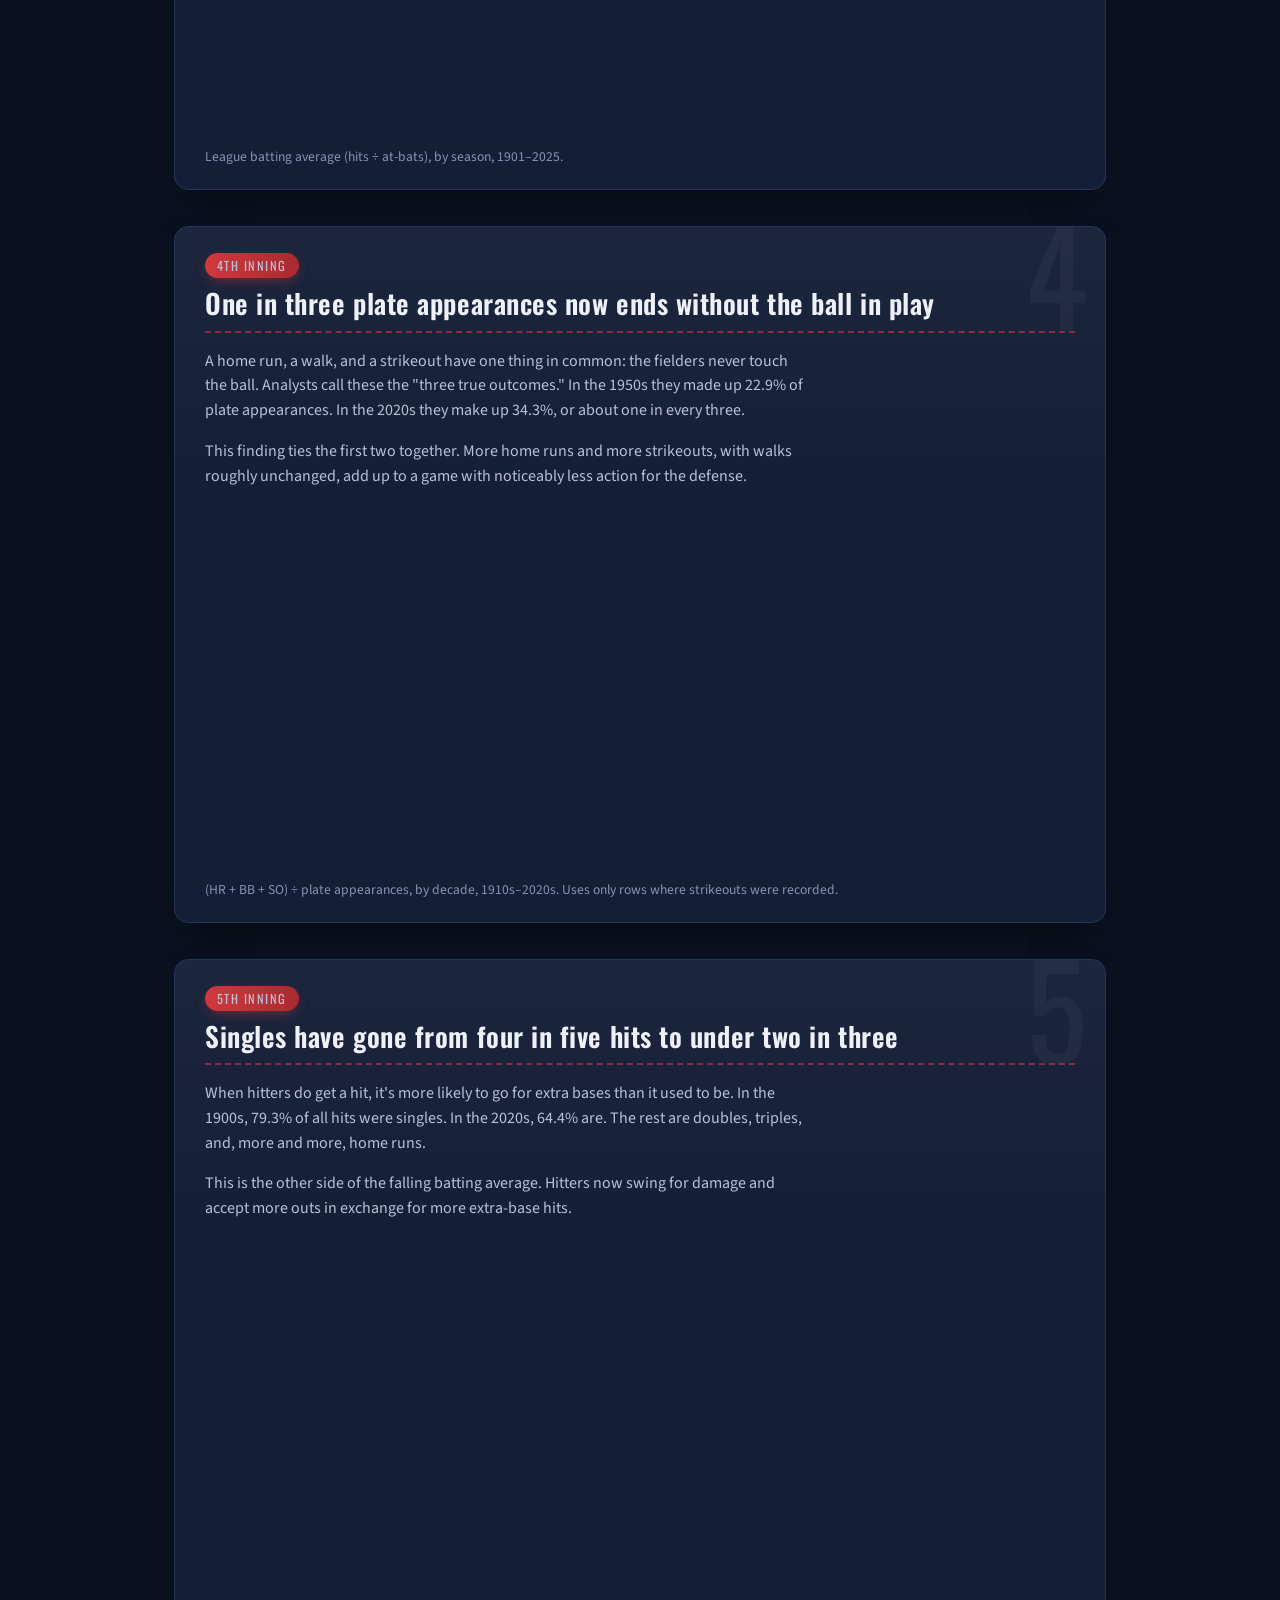
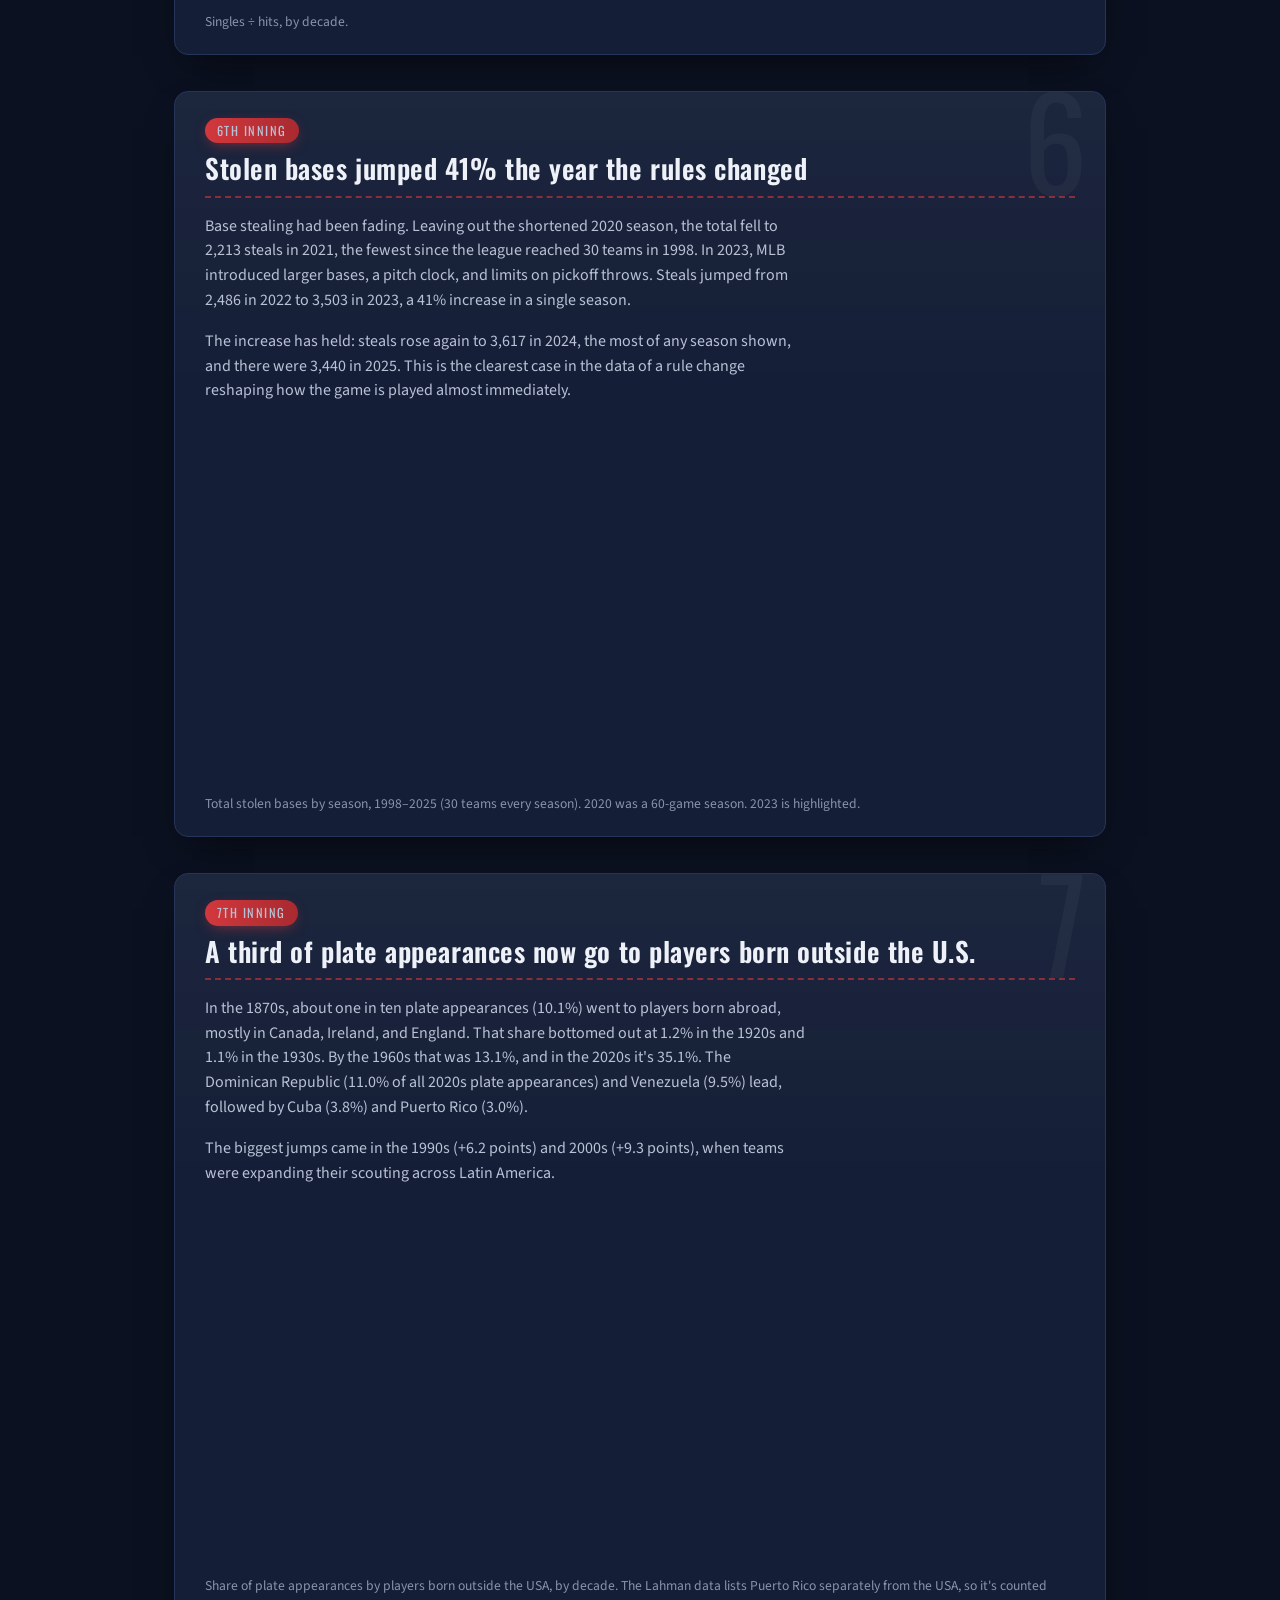
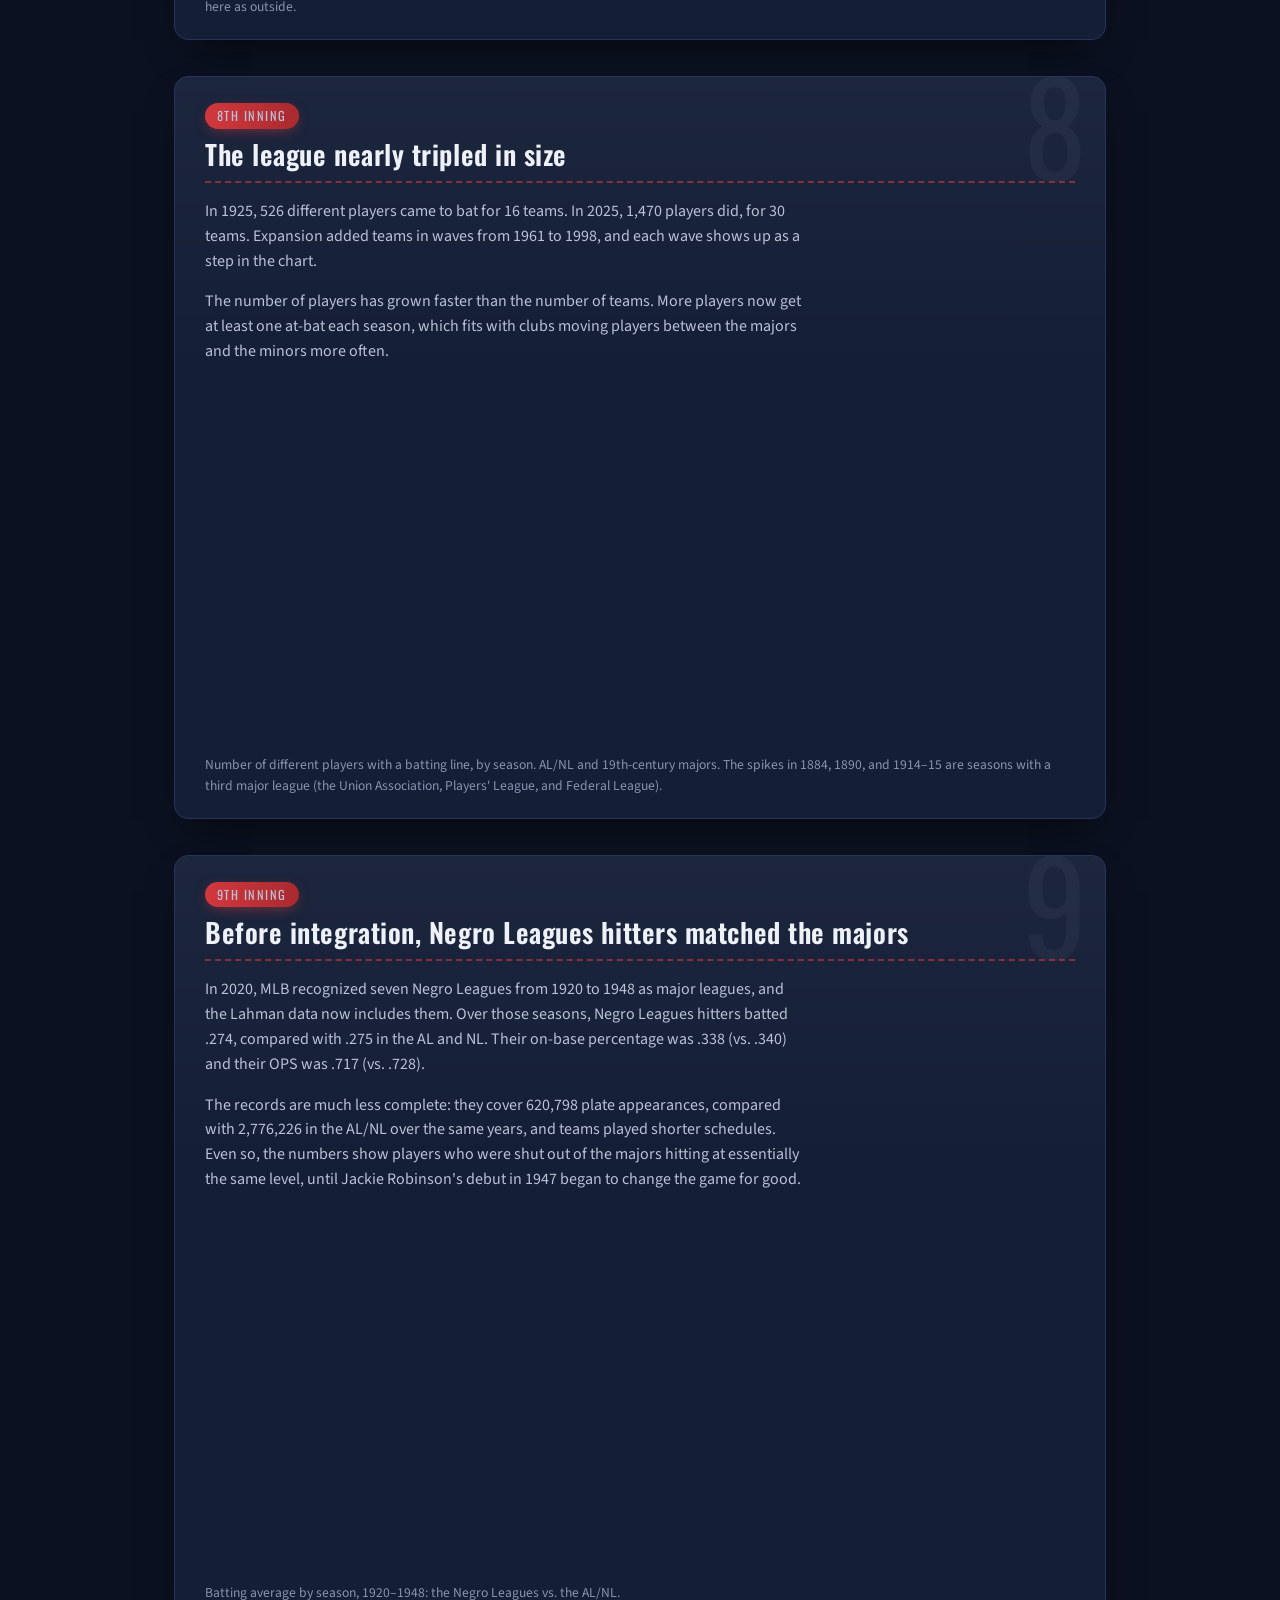
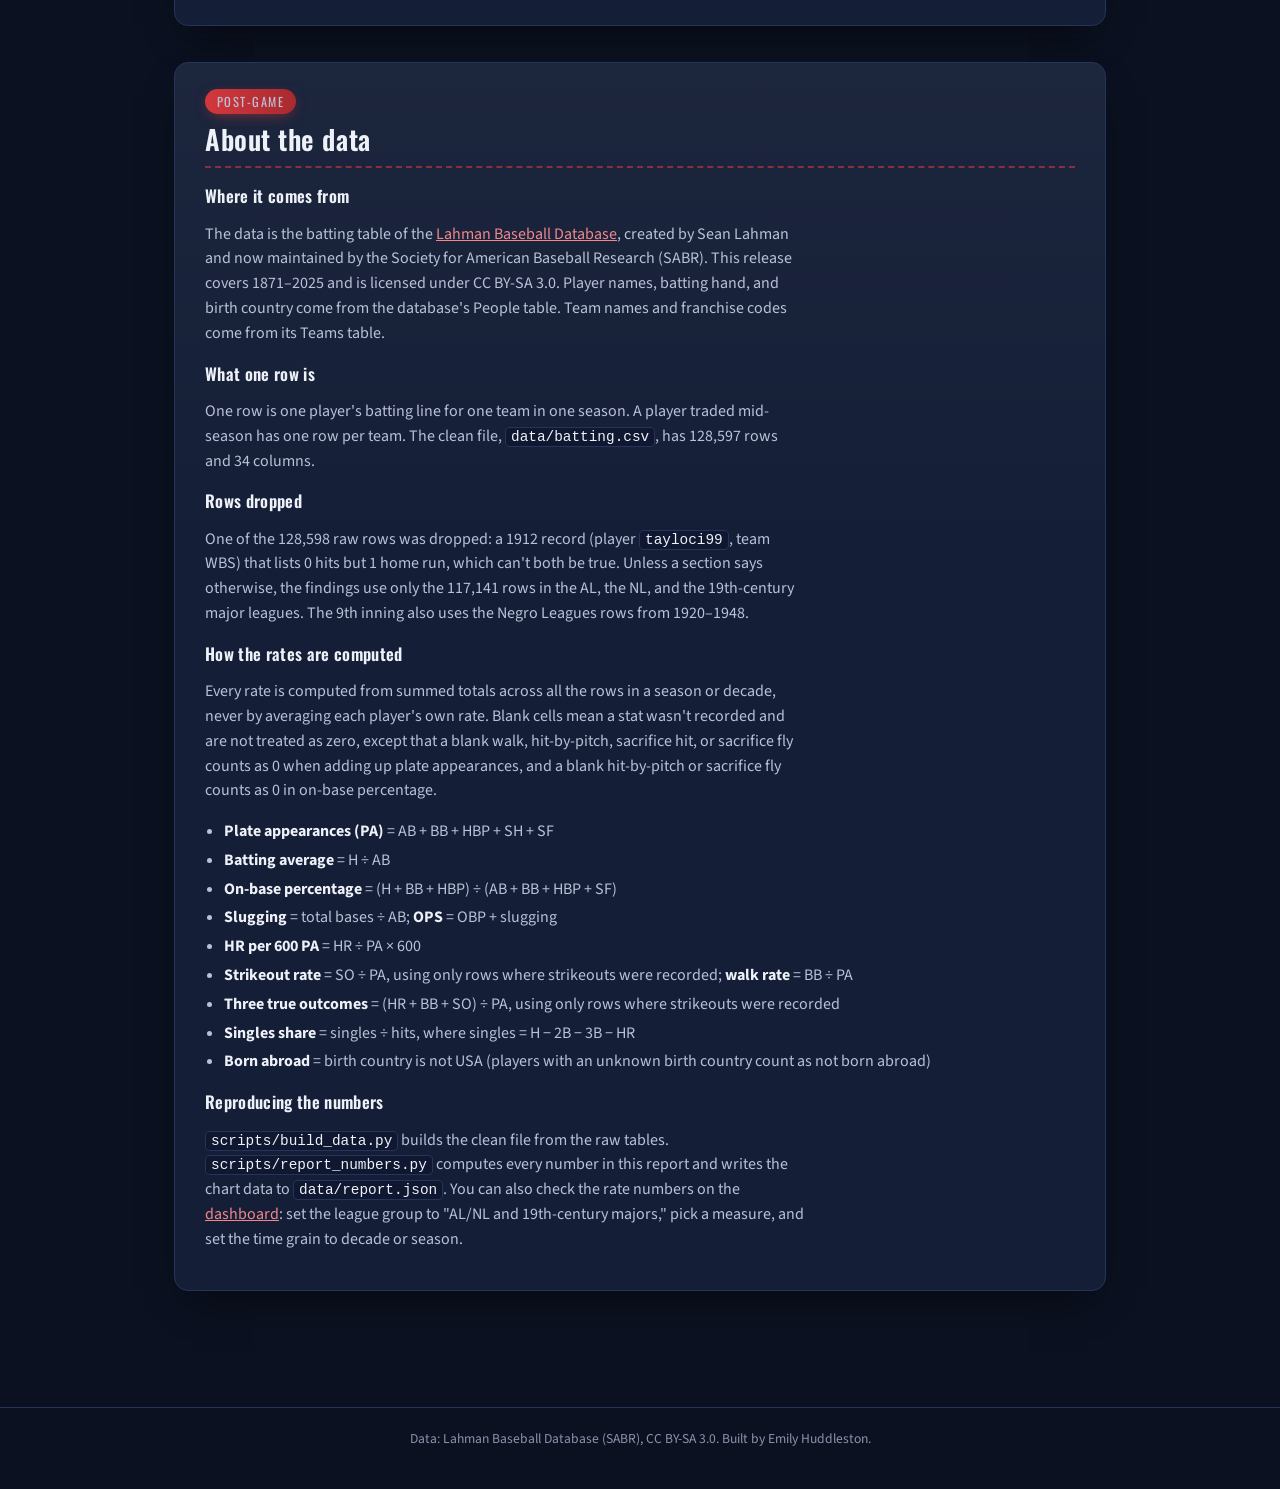
==== commit ec845007: "Dark theme, baseball-card Legends, refined dashboard controls and charts" ====
--- a/index.html
+++ b/index.html
@@ -27,7 +27,7 @@
       <div class="hero-text">
         <p class="kicker">A data report on 155 seasons of batting</p>
         <h1>How the Game Changed</h1>
-        <p class="byline">By Emily &middot; Data: Lahman Baseball Database, 1871&ndash;2025</p>
+        <p class="byline">By Emily Huddleston &middot; Data: Lahman Baseball Database, 1871&ndash;2025</p>
         <p class="summary">
           This report uses the batting table of the Lahman Baseball Database: 128,597 player-seasons from
           24,011 players, covering every season from 1871 through 2025. Following the AL, the NL, and the
@@ -76,7 +76,7 @@
     </nav>
 
     <!-- ================= Findings ================= -->
-    <section class="finding card" id="s1">
+    <section class="finding card" id="s1" data-n="1">
       <p class="inning">1st inning</p>
       <h2>Home runs are more than eight times as common as in the dead-ball era</h2>
       <div class="stitch" aria-hidden="true"></div>
@@ -88,7 +88,7 @@
       </figure>
     </section>
 
-    <section class="finding card" id="s2">
+    <section class="finding card" id="s2" data-n="2">
       <p class="inning">2nd inning</p>
       <h2>Strikeouts have doubled since the 1950s, while walks stayed flat</h2>
       <div class="stitch" aria-hidden="true"></div>
@@ -100,7 +100,7 @@
       </figure>
     </section>
 
-    <section class="finding card" id="s3">
+    <section class="finding card" id="s3" data-n="3">
       <p class="inning">3rd inning</p>
       <h2>Batting averages have fallen to their lowest level since 1968</h2>
       <div class="stitch" aria-hidden="true"></div>
@@ -112,7 +112,7 @@
       </figure>
     </section>
 
-    <section class="finding card" id="s4">
+    <section class="finding card" id="s4" data-n="4">
       <p class="inning">4th inning</p>
       <h2>One in three plate appearances now ends without the ball in play</h2>
       <div class="stitch" aria-hidden="true"></div>
@@ -124,7 +124,7 @@
       </figure>
     </section>
 
-    <section class="finding card" id="s5">
+    <section class="finding card" id="s5" data-n="5">
       <p class="inning">5th inning</p>
       <h2>Singles have gone from four in five hits to under two in three</h2>
       <div class="stitch" aria-hidden="true"></div>
@@ -136,7 +136,7 @@
       </figure>
     </section>
 
-    <section class="finding card" id="s6">
+    <section class="finding card" id="s6" data-n="6">
       <p class="inning">6th inning</p>
       <h2>Stolen bases jumped 41% the year the rules changed</h2>
       <div class="stitch" aria-hidden="true"></div>
@@ -148,7 +148,7 @@
       </figure>
     </section>
 
-    <section class="finding card" id="s7">
+    <section class="finding card" id="s7" data-n="7">
       <p class="inning">7th inning</p>
       <h2>A third of plate appearances now go to players born outside the U.S.</h2>
       <div class="stitch" aria-hidden="true"></div>
@@ -160,7 +160,7 @@
       </figure>
     </section>
 
-    <section class="finding card" id="s8">
+    <section class="finding card" id="s8" data-n="8">
       <p class="inning">8th inning</p>
       <h2>The league nearly tripled in size</h2>
       <div class="stitch" aria-hidden="true"></div>
@@ -172,7 +172,7 @@
       </figure>
     </section>
 
-    <section class="finding card" id="s9">
+    <section class="finding card" id="s9" data-n="9">
       <p class="inning">9th inning</p>
       <h2>Before integration, Negro Leagues hitters matched the majors</h2>
       <div class="stitch" aria-hidden="true"></div>
@@ -215,10 +215,11 @@
   </main>
 
   <footer class="site-footer">
-    Data: Lahman Baseball Database (SABR), CC BY-SA 3.0. Built by Emily.
+    Data: Lahman Baseball Database (SABR), CC BY-SA 3.0. Built by Emily Huddleston.
   </footer>
 
   <script src="js/vendor/chart.umd.js"></script>
+  <script src="js/chart-theme.js"></script>
   <script src="js/report.js"></script>
 </body>
 </html>
--- a/css/style.css
+++ b/css/style.css
@@ -2,60 +2,82 @@
    Change the colors and fonts here and both pages follow. */
 
 :root {
-  /* Page colors: a vintage-ballpark look (cream paper, navy ink, red stitching) */
-  --paper: #fbf8f1;
-  --card: #ffffff;
-  --ink: #14213d;
-  --ink-soft: #4a5068;
-  --ink-muted: #7a7f92;
-  --rule: #e4dfd2;
-  --accent: #b3272d;
-  --accent-dark: #8e1d22;
-  --navy: #14213d;
-  --field: #1f4d3a;       /* outfield-grass green, used for the scoreboard */
-  --field-dark: #163a2b;
-  --chalk: #f4efe2;       /* scoreboard numbers */
-
-  /* Chart series colors, in fixed order (validated for color-blind safety) */
-  --series-1: #2a78d6;
-  --series-2: #eb6834;
-  --series-3: #1baf7a;
-  --series-4: #eda100;
-  --series-5: #e87ba4;
+  color-scheme: dark;
+
+  /* Page colors: a night game. Deep navy "sky", navy cards, red stitching,
+     outfield-green scoreboard. */
+  --paper: #0b1120;        /* page background */
+  --paper-2: #0f1830;      /* slightly raised areas (switch bar, inputs) */
+  --card: #141e36;         /* cards */
+  --card-2: #1a2644;       /* card highlights / hovers */
+  --ink: #eef1f8;          /* main text */
+  --ink-soft: #b9c1d6;     /* body text */
+  --ink-muted: #8993ad;    /* labels, captions */
+  --rule: #27345a;         /* borders and grid lines */
+  --rule-strong: #3a4a78;  /* input borders */
+  --accent: #d2383d;       /* stitching red (fills, borders) */
+  --accent-soft: #f2878b;  /* red for text on dark */
+  --accent-dark: #a82a2f;
+  --navy: #0a1024;         /* nav bar */
+  --field: #1f4d3a;        /* outfield-grass green, used for the scoreboard */
+  --field-dark: #133226;
+  --chalk: #f4efe2;        /* scoreboard numbers */
+  --gold: #e3b45f;         /* small highlights */
+
+  /* Chart series colors, in fixed order (validated for color-blind safety on the dark cards) */
+  --series-1: #3987e5;
+  --series-2: #d95926;
+  --series-3: #199e70;
+  --series-4: #c98500;
+  --series-5: #d55181;
 
   --font-head: "Oswald", "Arial Narrow", sans-serif;
   --font-body: "Source Sans 3", "Segoe UI", sans-serif;
-  --radius: 10px;
+  --radius: 14px;
+  --shadow: 0 18px 40px -18px rgba(0, 0, 0, 0.7);
 }
 
 * { box-sizing: border-box; }
 
 body {
   margin: 0;
-  background: var(--paper);
   color: var(--ink);
   font-family: var(--font-body);
   font-size: 16px;
-  line-height: 1.5;
+  line-height: 1.55;
+  /* Stadium lights: two soft glows over a faint diamond pattern */
+  background-color: var(--paper);
+  background-image:
+    radial-gradient(900px 500px at 12% -8%, rgba(57, 135, 229, 0.16), transparent 60%),
+    radial-gradient(800px 480px at 92% -4%, rgba(210, 56, 61, 0.13), transparent 60%),
+    repeating-linear-gradient(45deg, rgba(255,255,255,0.018) 0 1px, transparent 1px 38px),
+    repeating-linear-gradient(-45deg, rgba(255,255,255,0.018) 0 1px, transparent 1px 38px);
+  background-attachment: fixed;
+  min-height: 100vh;
 }
 
 h1, h2, h3 {
   font-family: var(--font-head);
   font-weight: 600;
   letter-spacing: 0.02em;
-  line-height: 1.2;
+  line-height: 1.15;
   margin: 0 0 0.4em;
-}
-
-a { color: var(--accent); }
+  color: var(--ink);
+}
+
+a { color: var(--accent-soft); }
+::selection { background: var(--accent); color: #fff; }
 
 /* ---------- Navigation bar (shared) ---------- */
 .site-nav {
-  background: var(--navy);
-  border-bottom: 4px solid var(--accent);
+  background: rgba(10, 16, 36, 0.82);
+  backdrop-filter: blur(10px);
+  -webkit-backdrop-filter: blur(10px);
+  border-bottom: 1px solid var(--rule);
+  box-shadow: 0 2px 0 var(--accent);
   position: sticky;
   top: 0;
-  z-index: 10;
+  z-index: 30;
 }
 .site-nav .inner {
   max-width: 1440px;
@@ -64,7 +86,7 @@
   display: flex;
   align-items: center;
   gap: 24px;
-  height: 56px;
+  height: 58px;
 }
 .site-nav .brand {
   font-family: var(--font-head);
@@ -72,30 +94,34 @@
   color: #fff;
   text-decoration: none;
   text-transform: uppercase;
-  letter-spacing: 0.06em;
+  letter-spacing: 0.08em;
   margin-right: auto;
-}
-.site-nav .brand span { color: #f2b8ba; }
-.site-nav .brand { display: inline-flex; align-items: center; gap: 10px; }
-.ball-icon { width: 26px; height: 26px; flex: none; }
+  display: inline-flex;
+  align-items: center;
+  gap: 10px;
+}
+.site-nav .brand span { color: var(--accent-soft); }
+.ball-icon { width: 26px; height: 26px; flex: none; transition: transform 0.6s ease; }
+.site-nav .brand:hover .ball-icon { transform: rotate(360deg); }
 .site-nav a.nav-link {
-  color: #d9dcea;
+  color: var(--ink-soft);
   text-decoration: none;
   font-family: var(--font-head);
   text-transform: uppercase;
-  letter-spacing: 0.08em;
+  letter-spacing: 0.1em;
   font-size: 0.95rem;
   padding: 6px 2px;
   border-bottom: 2px solid transparent;
+  transition: color 0.15s, border-color 0.15s;
 }
 .site-nav a.nav-link:hover { color: #fff; }
-.site-nav a.nav-link.active { color: #fff; border-bottom-color: #fff; }
+.site-nav a.nav-link.active { color: #fff; border-bottom-color: var(--accent); }
 
 /* ---------- Page layout ---------- */
 main {
   max-width: 1440px;
   margin: 0 auto;
-  padding: 28px 24px 72px;
+  padding: 32px 24px 80px;
 }
 @media (max-width: 600px) {
   main { padding: 20px 16px 56px; }
@@ -106,14 +132,26 @@
   .kpis { grid-template-columns: repeat(2, minmax(0, 1fr)); padding: 10px; }
   .kpi .value { font-size: 1.5rem; }
 }
+.kicker {
+  font-family: var(--font-head);
+  text-transform: uppercase;
+  letter-spacing: 0.18em;
+  color: var(--accent-soft);
+  font-size: 0.85rem;
+  margin: 0 0 6px;
+}
 .page-title { font-size: 2rem; margin-top: 8px; }
 .lede { color: var(--ink-soft); max-width: 70ch; margin-top: 0; }
 
+/* Cards: dark panels with a faint top highlight and a soft shadow */
 .card {
-  background: var(--card);
+  background:
+    linear-gradient(180deg, rgba(255,255,255,0.035), rgba(255,255,255,0) 40%),
+    var(--card);
   border: 1px solid var(--rule);
   border-radius: var(--radius);
   padding: 16px 18px;
+  box-shadow: var(--shadow);
 }
 
 /* ---------- Headline / summary numbers: styled like a ballpark scoreboard ---------- */
@@ -123,23 +161,26 @@
   gap: 10px;
   margin: 18px 0 32px;
   padding: 14px;
-  background: var(--field);
+  background:
+    radial-gradient(circle at 1px 1px, rgba(255,255,255,0.07) 1px, transparent 0) 0 0 / 8px 8px,
+    var(--field);
   border: 6px solid var(--field-dark);
-  border-radius: 12px;
-  box-shadow: inset 0 0 0 1px rgba(255,255,255,0.08);
+  border-radius: 14px;
+  box-shadow: inset 0 0 0 1px rgba(255,255,255,0.08), 0 20px 40px -20px rgba(0,0,0,0.8);
 }
 .kpi {
-  background: var(--field-dark);
-  border-radius: 6px;
+  background: rgba(8, 26, 19, 0.85);
+  border-radius: 8px;
   padding: 12px 14px;
   text-align: center;
+  box-shadow: inset 0 0 0 1px rgba(255,255,255,0.05);
 }
 .kpi .label {
   font-family: var(--font-head);
   font-size: 0.78rem;
   text-transform: uppercase;
   letter-spacing: 0.12em;
-  color: #b9d3c3;
+  color: #9fc4ae;
 }
 .kpi .value {
   font-family: var(--font-head);
@@ -147,6 +188,7 @@
   color: var(--chalk);
   font-variant-numeric: tabular-nums;
   letter-spacing: 0.03em;
+  text-shadow: 0 0 14px rgba(244, 239, 226, 0.35);   /* scoreboard bulb glow */
 }
 
 /* Stitched divider, like the red seams on a baseball */
@@ -155,7 +197,7 @@
   border: 0;
   border-top: 2px dashed var(--accent);
   margin: 0 0 16px;
-  opacity: 0.5;
+  opacity: 0.6;
 }
 
 /* ---------- Buttons & form controls ---------- */
@@ -164,27 +206,41 @@
   color: inherit;
 }
 select, input[type="number"], input[type="search"] {
-  background: #fff;
-  border: 1px solid #cfc8b8;
-  border-radius: 6px;
-  padding: 6px 8px;
-  min-height: 36px;
+  background: var(--paper-2);
+  color: var(--ink);
+  border: 1.5px solid var(--rule-strong);
+  border-radius: 8px;
+  padding: 7px 10px;
+  min-height: 38px;
   width: 100%;
-}
+  transition: border-color 0.15s, box-shadow 0.15s;
+}
+select:hover, input[type="number"]:hover, input[type="search"]:hover { border-color: #5065a3; }
+select:focus, input:focus {
+  outline: none;
+  border-color: var(--accent);
+  box-shadow: 0 0 0 3px rgba(210, 56, 61, 0.28);
+}
+select option { background: var(--card); color: var(--ink); }
+input::placeholder { color: var(--ink-muted); }
+
 .btn {
   background: var(--accent);
   color: #fff;
   border: 0;
-  border-radius: 6px;
+  border-radius: 8px;
   padding: 8px 14px;
   font-family: var(--font-head);
   text-transform: uppercase;
-  letter-spacing: 0.06em;
+  letter-spacing: 0.08em;
   cursor: pointer;
   min-height: 36px;
   white-space: nowrap;
+  transition: background 0.15s, transform 0.1s;
 }
 .btn:hover { background: var(--accent-dark); }
+.btn:active { transform: translateY(1px); }
+.btn-sm { font-size: 0.78rem; padding: 5px 12px; min-height: 30px; }
 
 .muted { color: var(--ink-muted); font-size: 0.9rem; }
 
@@ -195,3 +251,11 @@
   text-align: center;
   padding: 20px 16px 40px;
 }
+
+/* Fade-up when a section scrolls into view (added by JS) */
+.reveal { opacity: 0; transform: translateY(18px); transition: opacity 0.6s ease, transform 0.6s ease; }
+.reveal.shown { opacity: 1; transform: none; }
+@media (prefers-reduced-motion: reduce) {
+  .reveal { opacity: 1; transform: none; transition: none; }
+  .ball-icon { transition: none; }
+}
--- a/css/report.css
+++ b/css/report.css
@@ -10,22 +10,24 @@
   margin: 12px 0 8px;
 }
 .hero-text { flex: 1; min-width: 0; }
-.kicker {
-  font-family: var(--font-head);
+.hero h1 {
+  font-size: clamp(2.8rem, 6.5vw, 4.6rem);
   text-transform: uppercase;
-  letter-spacing: 0.14em;
-  color: var(--accent);
-  font-size: 0.85rem;
-  margin: 0 0 4px;
+  letter-spacing: 0.03em;
+  line-height: 0.95;
+  margin-bottom: 10px;
+  background: linear-gradient(90deg, #ffffff 0%, #ffffff 55%, var(--accent-soft) 100%);
+  -webkit-background-clip: text;
+  background-clip: text;
+  color: transparent;
 }
-.hero h1 { font-size: clamp(2.2rem, 5vw, 3.4rem); margin-bottom: 4px; }
 .byline { color: var(--ink-muted); margin: 0 0 16px; }
 .summary { font-size: 1.1rem; color: var(--ink-soft); margin: 0; max-width: 72ch; }
-.hero-art { width: 200px; height: 150px; flex: none; }
+.hero-art { width: 210px; height: 158px; flex: none; filter: drop-shadow(0 0 26px rgba(63,125,79,0.4)); }
 @media (max-width: 760px) { .hero-art { display: none; } }
 
 /* Headline numbers reuse the scoreboard style from style.css */
-.kpi .sub { font-size: 0.78rem; color: #b9d3c3; margin-top: 2px; }
+.kpi .sub { font-size: 0.78rem; color: #9fc4ae; margin-top: 2px; }
 
 /* ---------- Table of contents ---------- */
 .toc { margin-bottom: 32px; padding: 18px 24px; }
@@ -37,8 +39,9 @@
   column-gap: 32px;
 }
 .toc li { margin: 3px 0; break-inside: avoid; }
-.toc a { color: var(--ink); text-decoration: none; border-bottom: 1px dashed var(--accent); }
-.toc a:hover { color: var(--accent); }
+.toc li::marker { color: var(--accent-soft); font-family: var(--font-head); }
+.toc a { color: var(--ink-soft); text-decoration: none; border-bottom: 1px dashed var(--accent); transition: color 0.15s; }
+.toc a:hover { color: #fff; }
 @media (max-width: 640px) { .toc ol { columns: 1; } }
 
 /* ---------- Finding sections ---------- */
@@ -55,19 +58,35 @@
   letter-spacing: 0.12em;
   font-size: 0.78rem;
   color: #fff;
-  background: var(--navy);
+  background: linear-gradient(90deg, var(--accent), var(--accent-dark));
+  box-shadow: 0 4px 14px -4px rgba(210, 56, 61, 0.6);
   border-radius: 999px;
   padding: 3px 12px;
   margin: 0 0 10px;
 }
 .finding h2 { font-size: clamp(1.35rem, 2.6vw, 1.7rem); }
-.finding p { max-width: 75ch; }
+.finding p { max-width: 75ch; color: var(--ink-soft); }
+.finding { position: relative; overflow: hidden; }
+/* big faded inning number in the corner of each finding */
+.finding[data-n]::before {
+  content: attr(data-n);
+  position: absolute;
+  top: -18px;
+  right: 18px;
+  font-family: var(--font-head);
+  font-size: 8rem;
+  line-height: 1;
+  color: rgba(255, 255, 255, 0.04);
+  pointer-events: none;
+}
 .finding figure { margin: 22px 0 0; }
 .finding figcaption { color: var(--ink-muted); font-size: 0.85rem; margin-top: 8px; }
 .chart-box { position: relative; height: 360px; }
 @media (max-width: 600px) { .chart-box { height: 280px; } }
 
 .data-notes h3 { font-size: 1.05rem; margin: 18px 0 4px; }
-.data-notes code { background: #f1ece0; padding: 1px 5px; border-radius: 4px; font-size: 0.9em; }
+.data-notes code { background: var(--paper-2); border: 1px solid var(--rule); padding: 1px 5px; border-radius: 4px; font-size: 0.9em; color: var(--ink); }
+.formulas li { color: var(--ink-soft); }
+.formulas b { color: var(--ink); }
 .formulas { padding-left: 1.2em; }
 .formulas li { margin: 4px 0; }
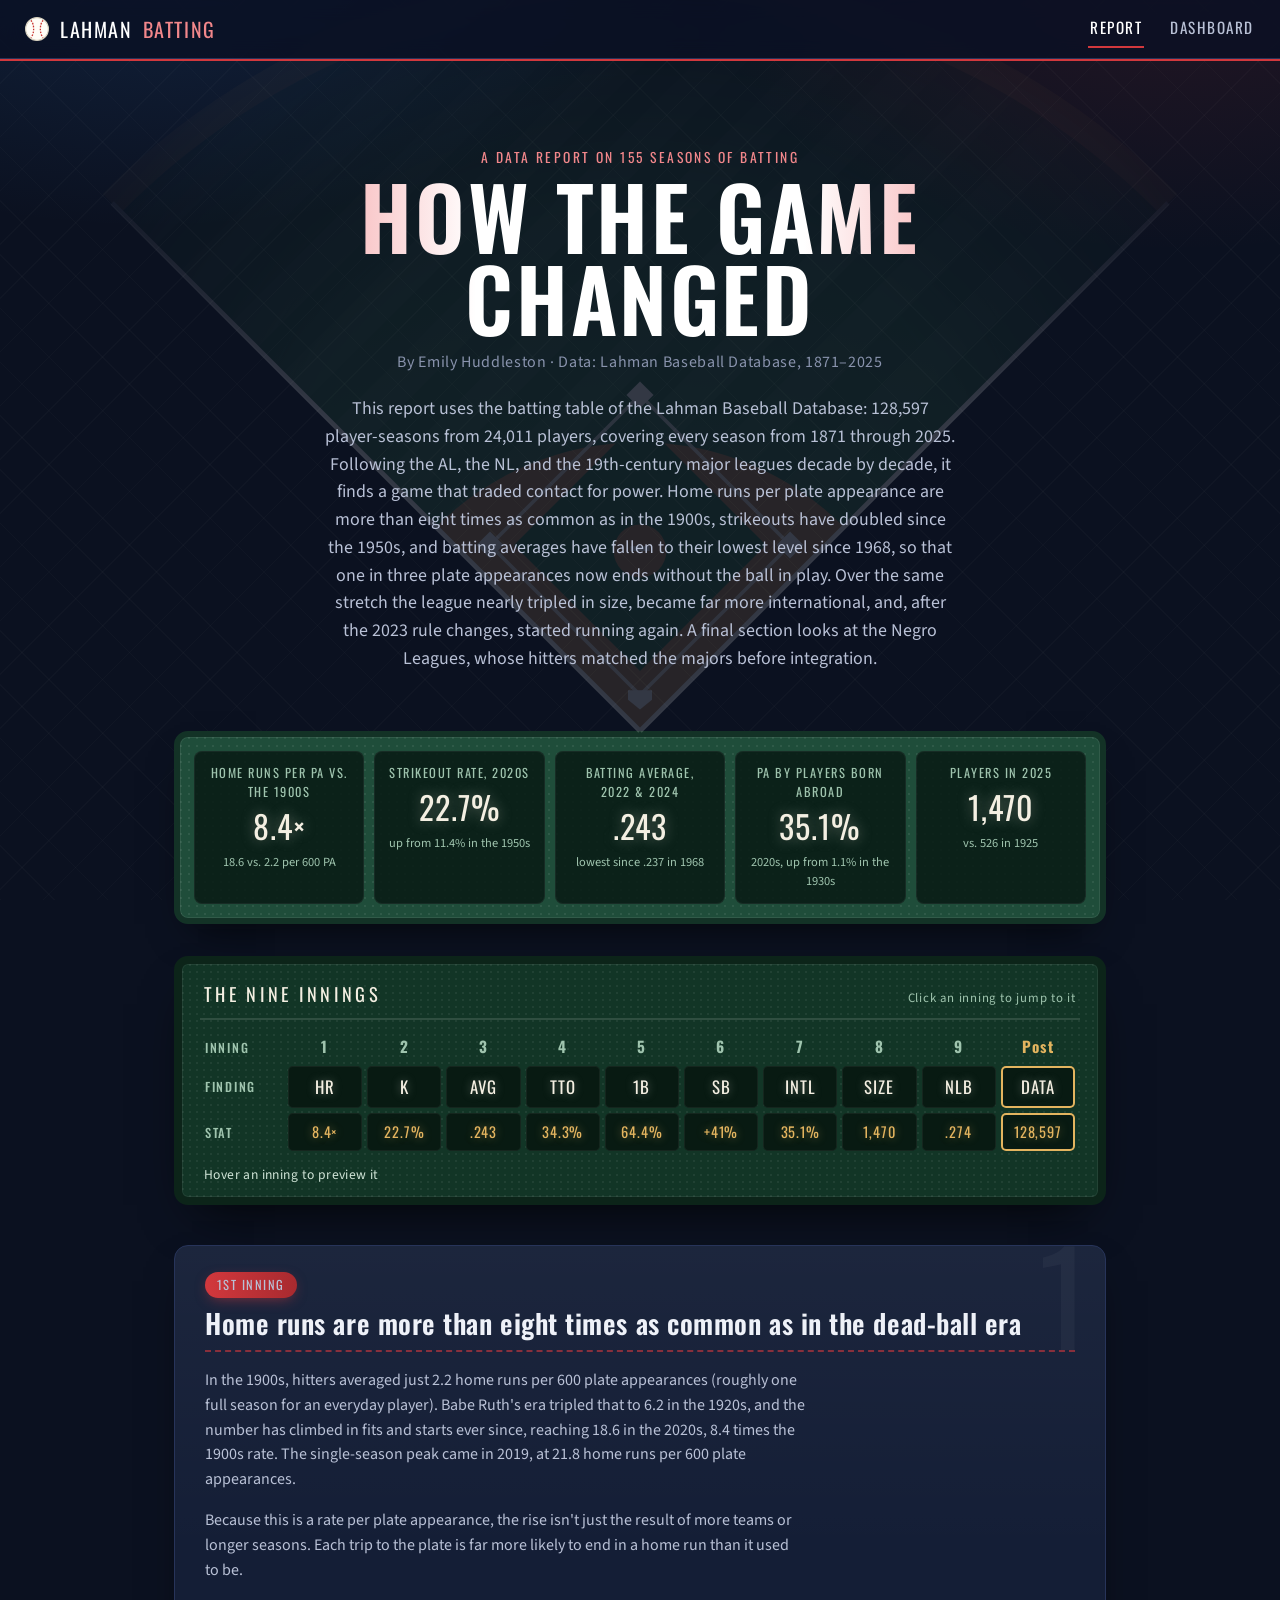
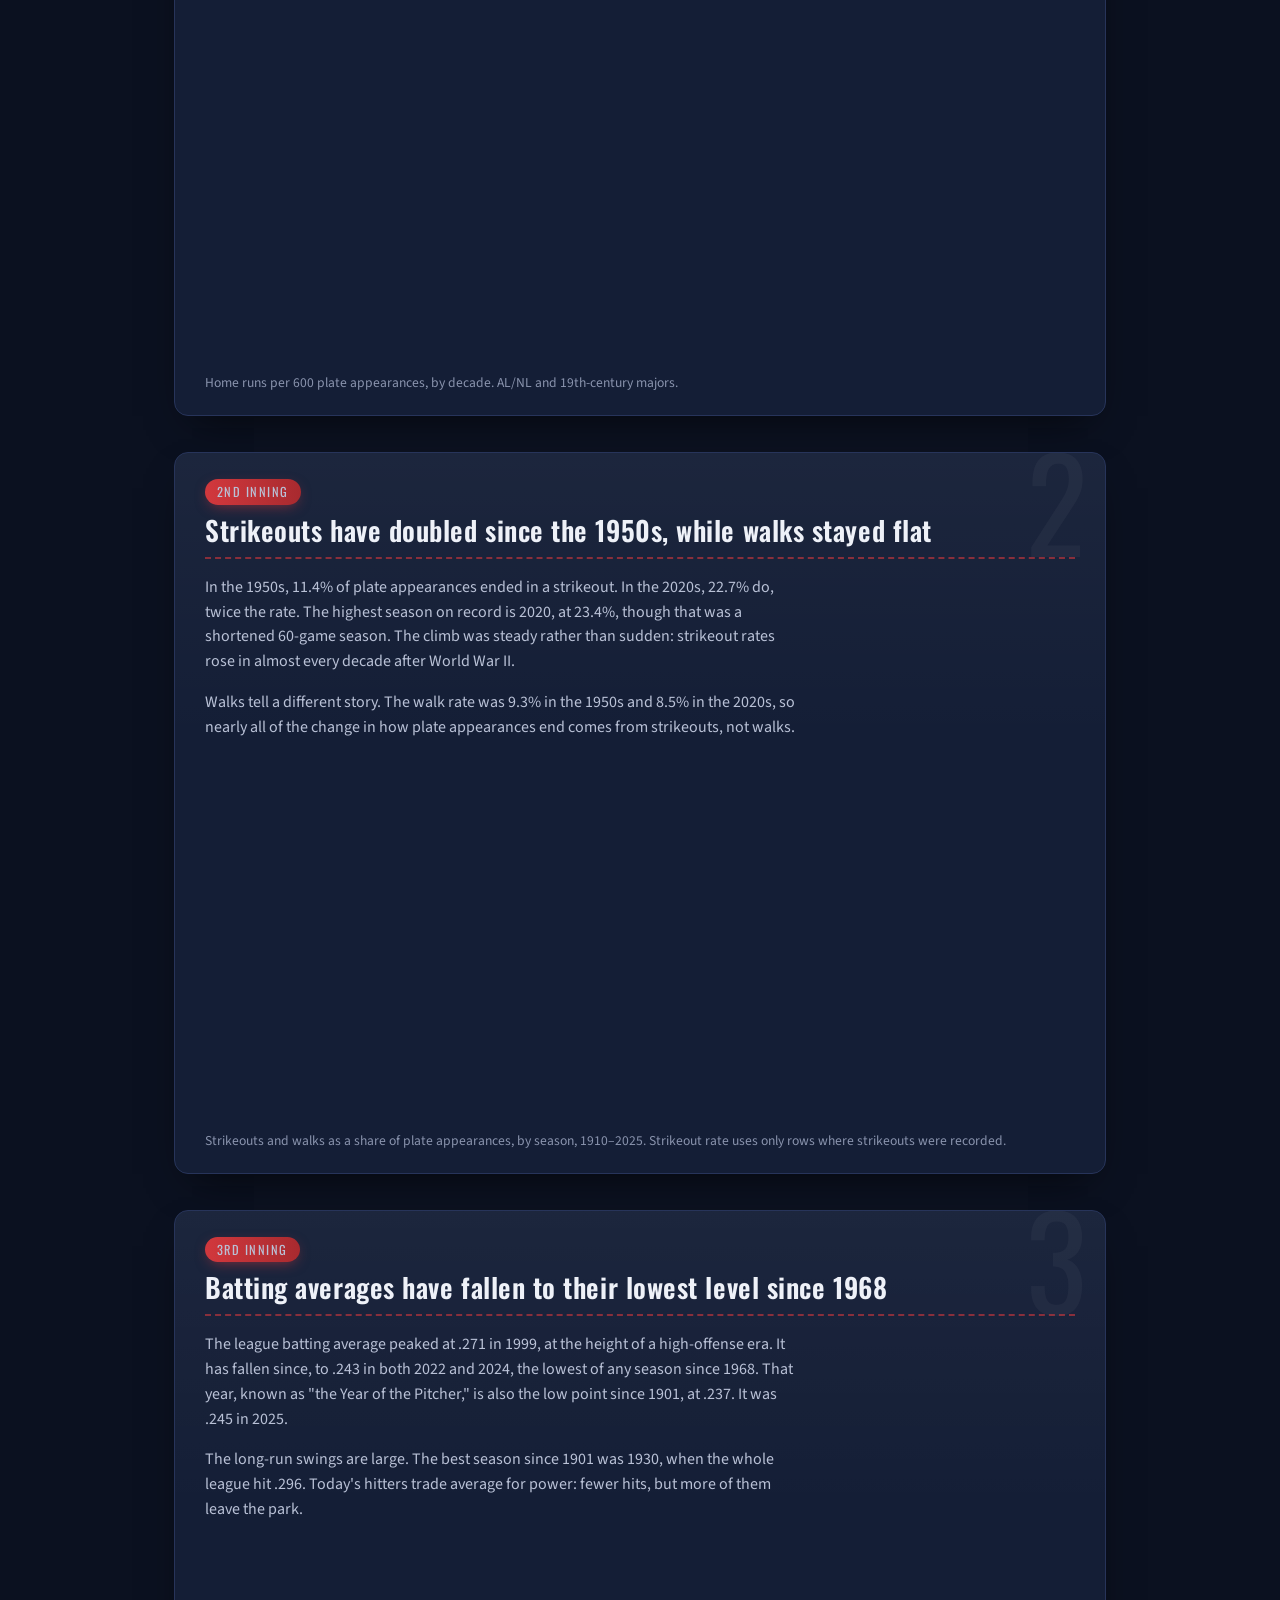
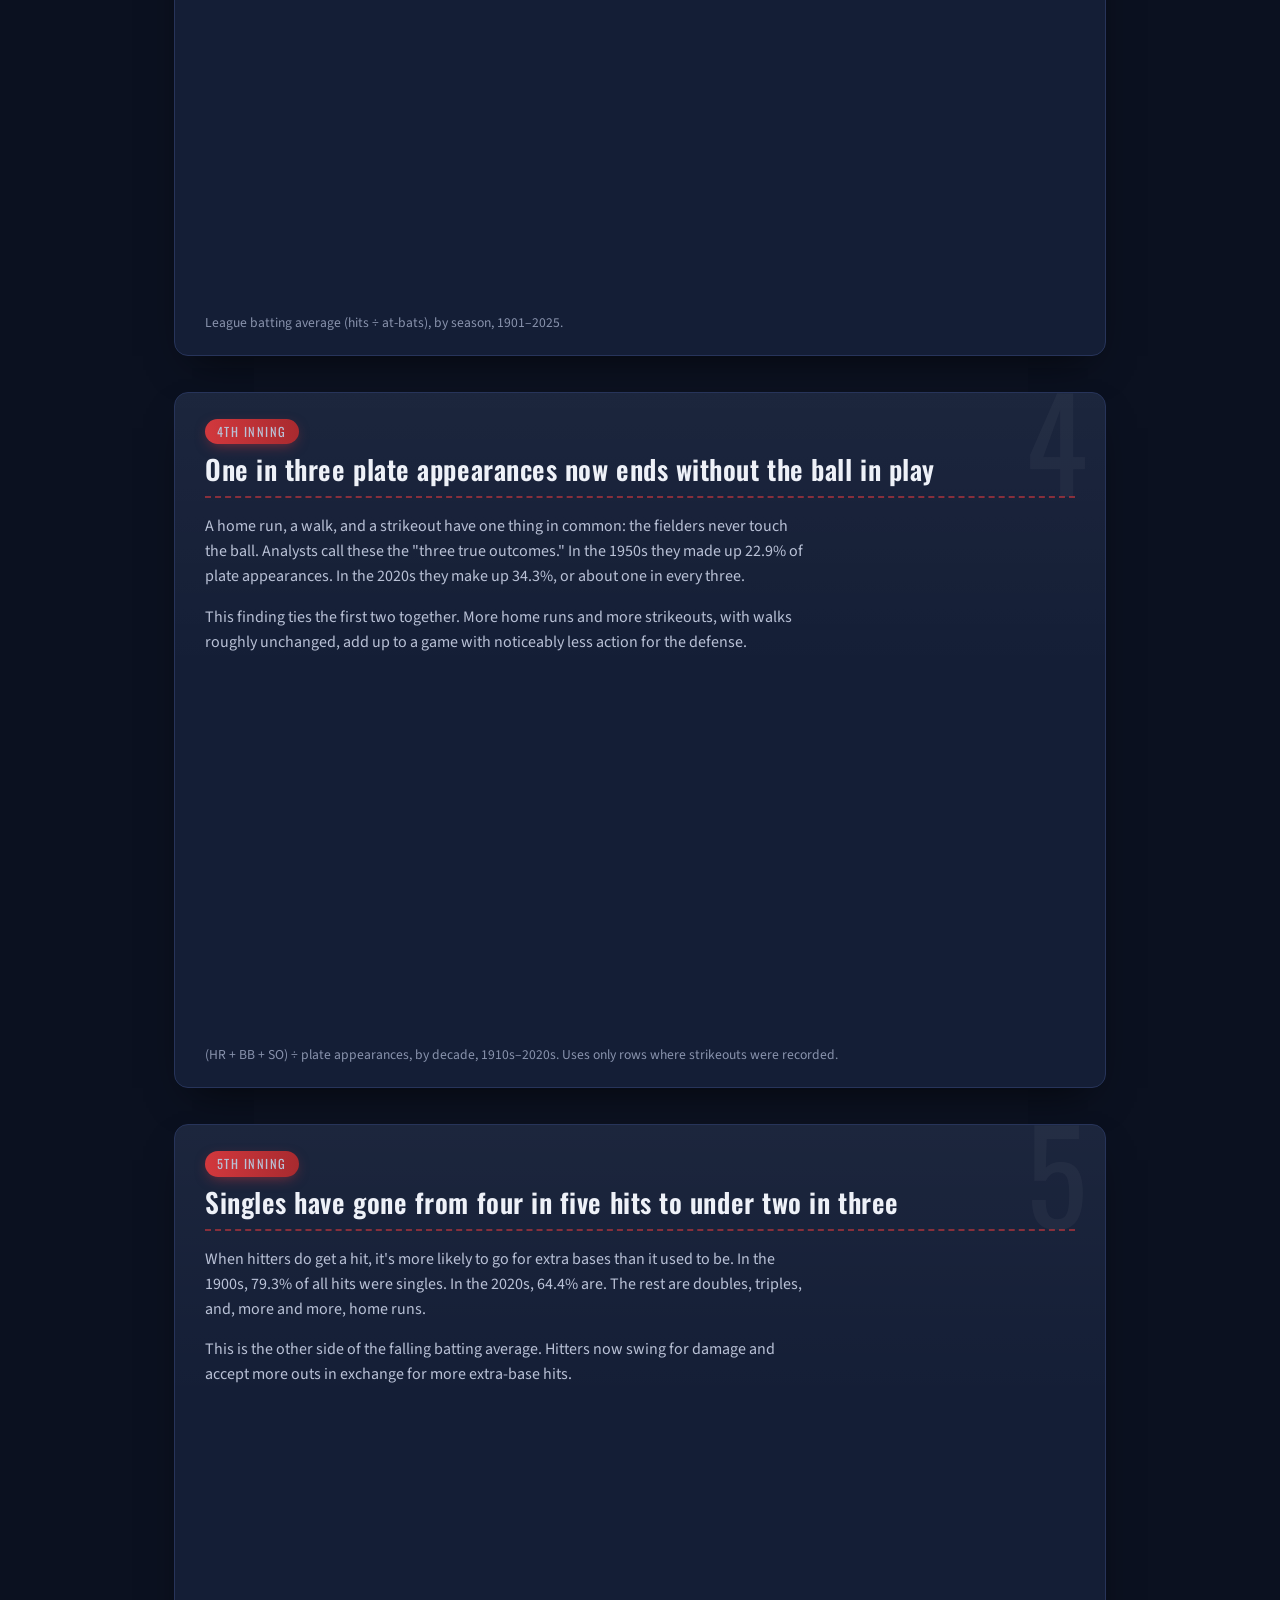
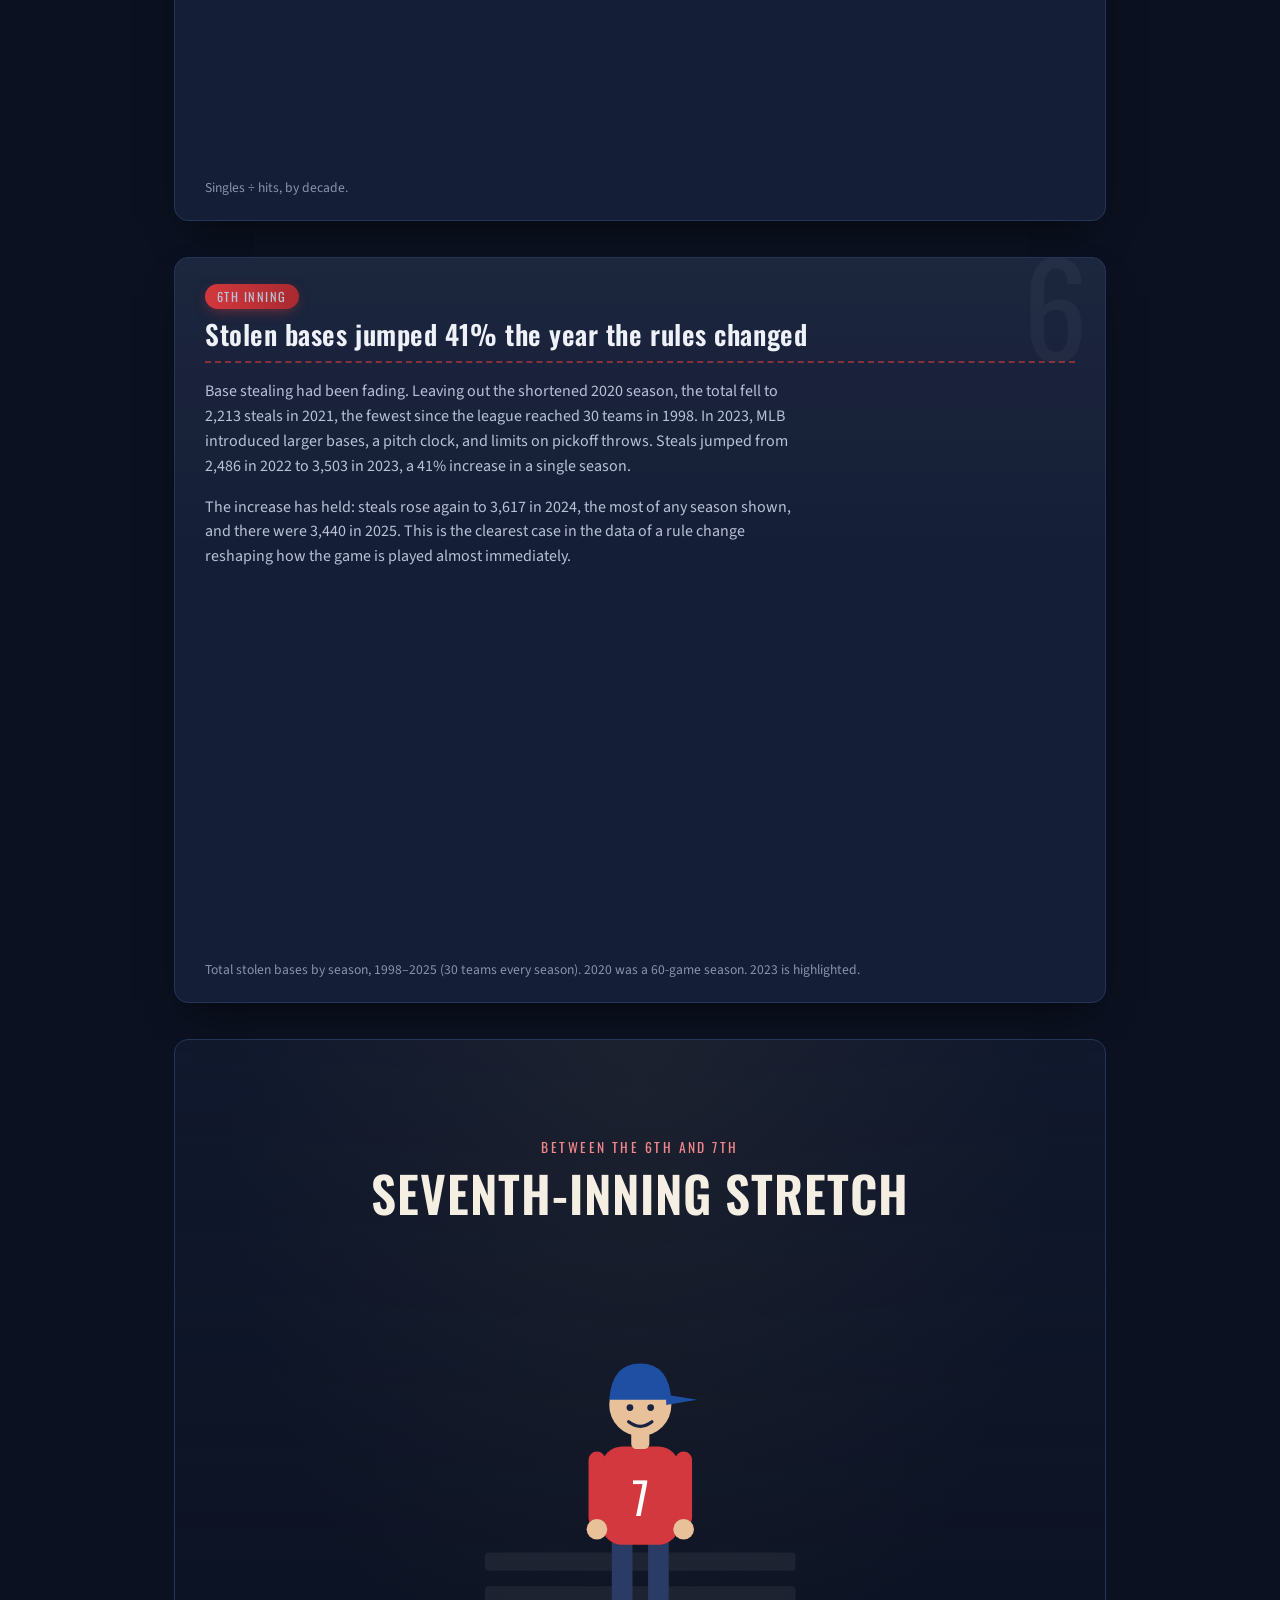
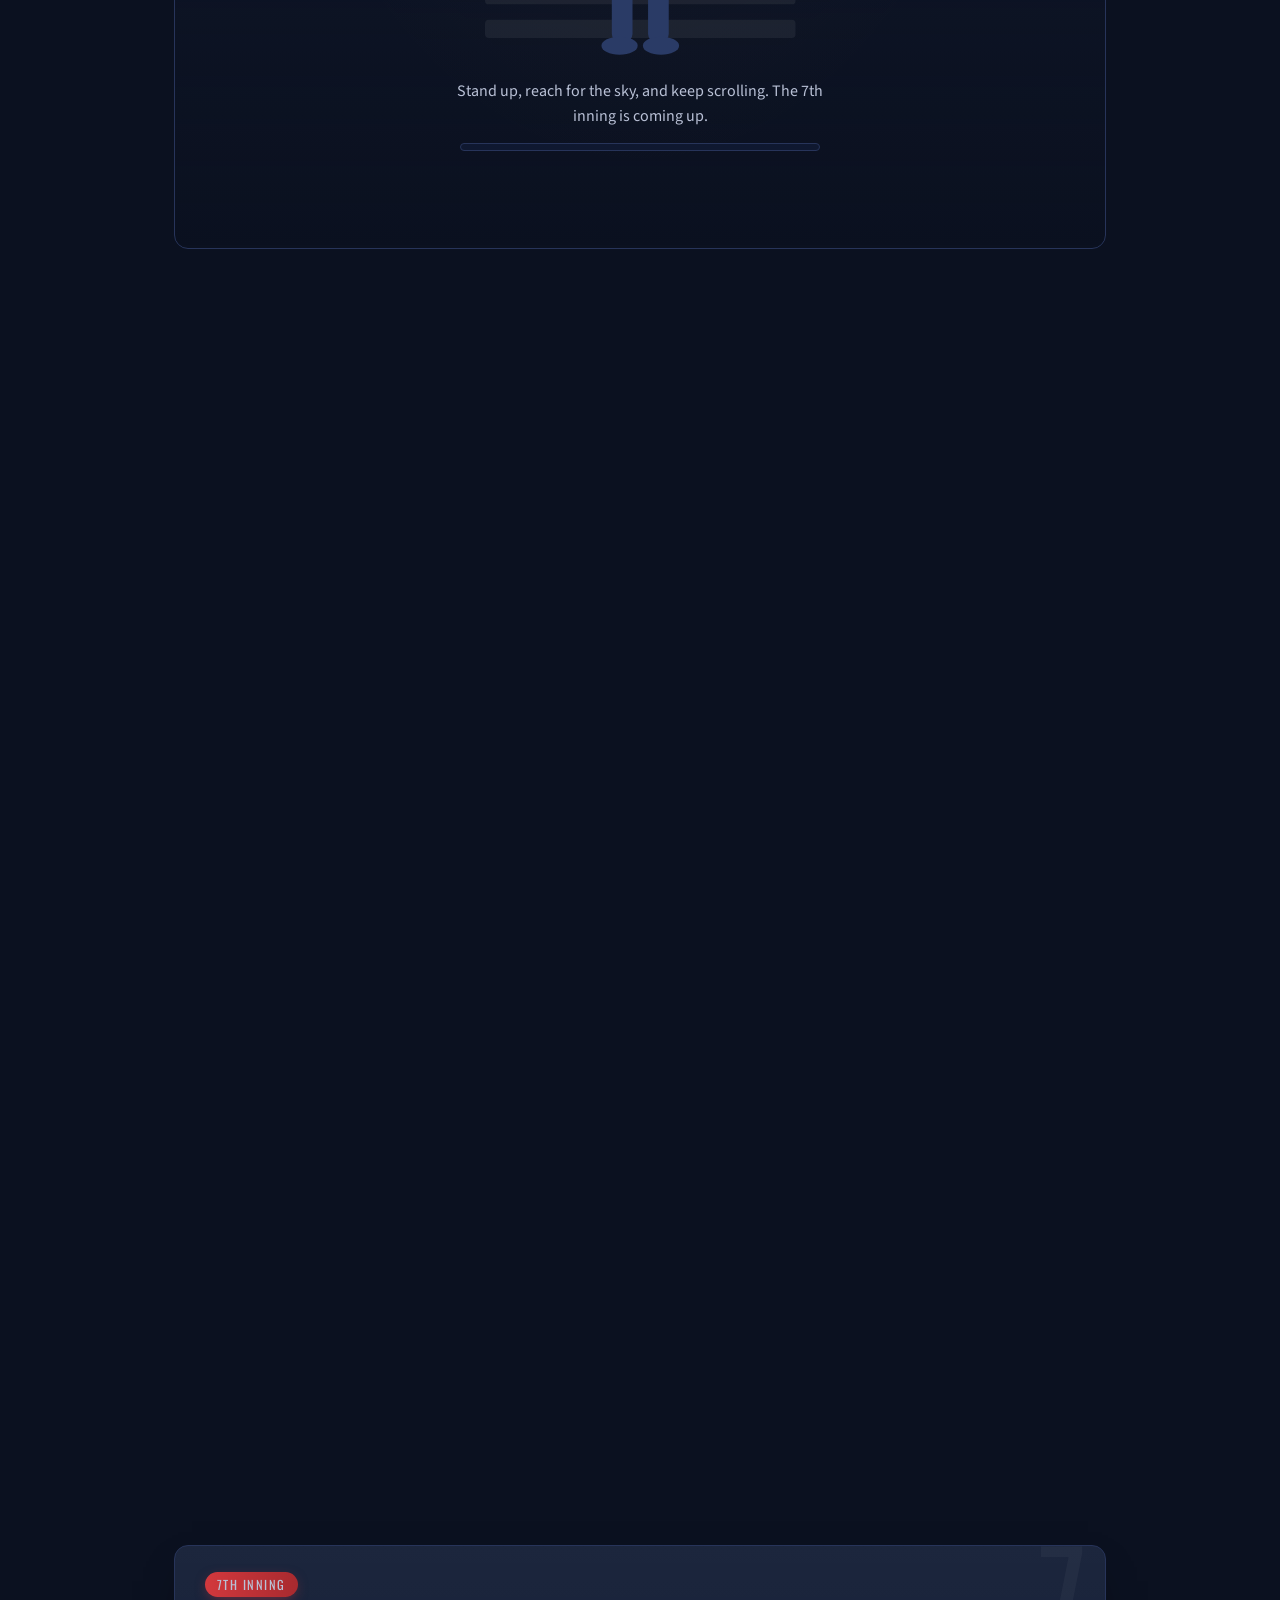
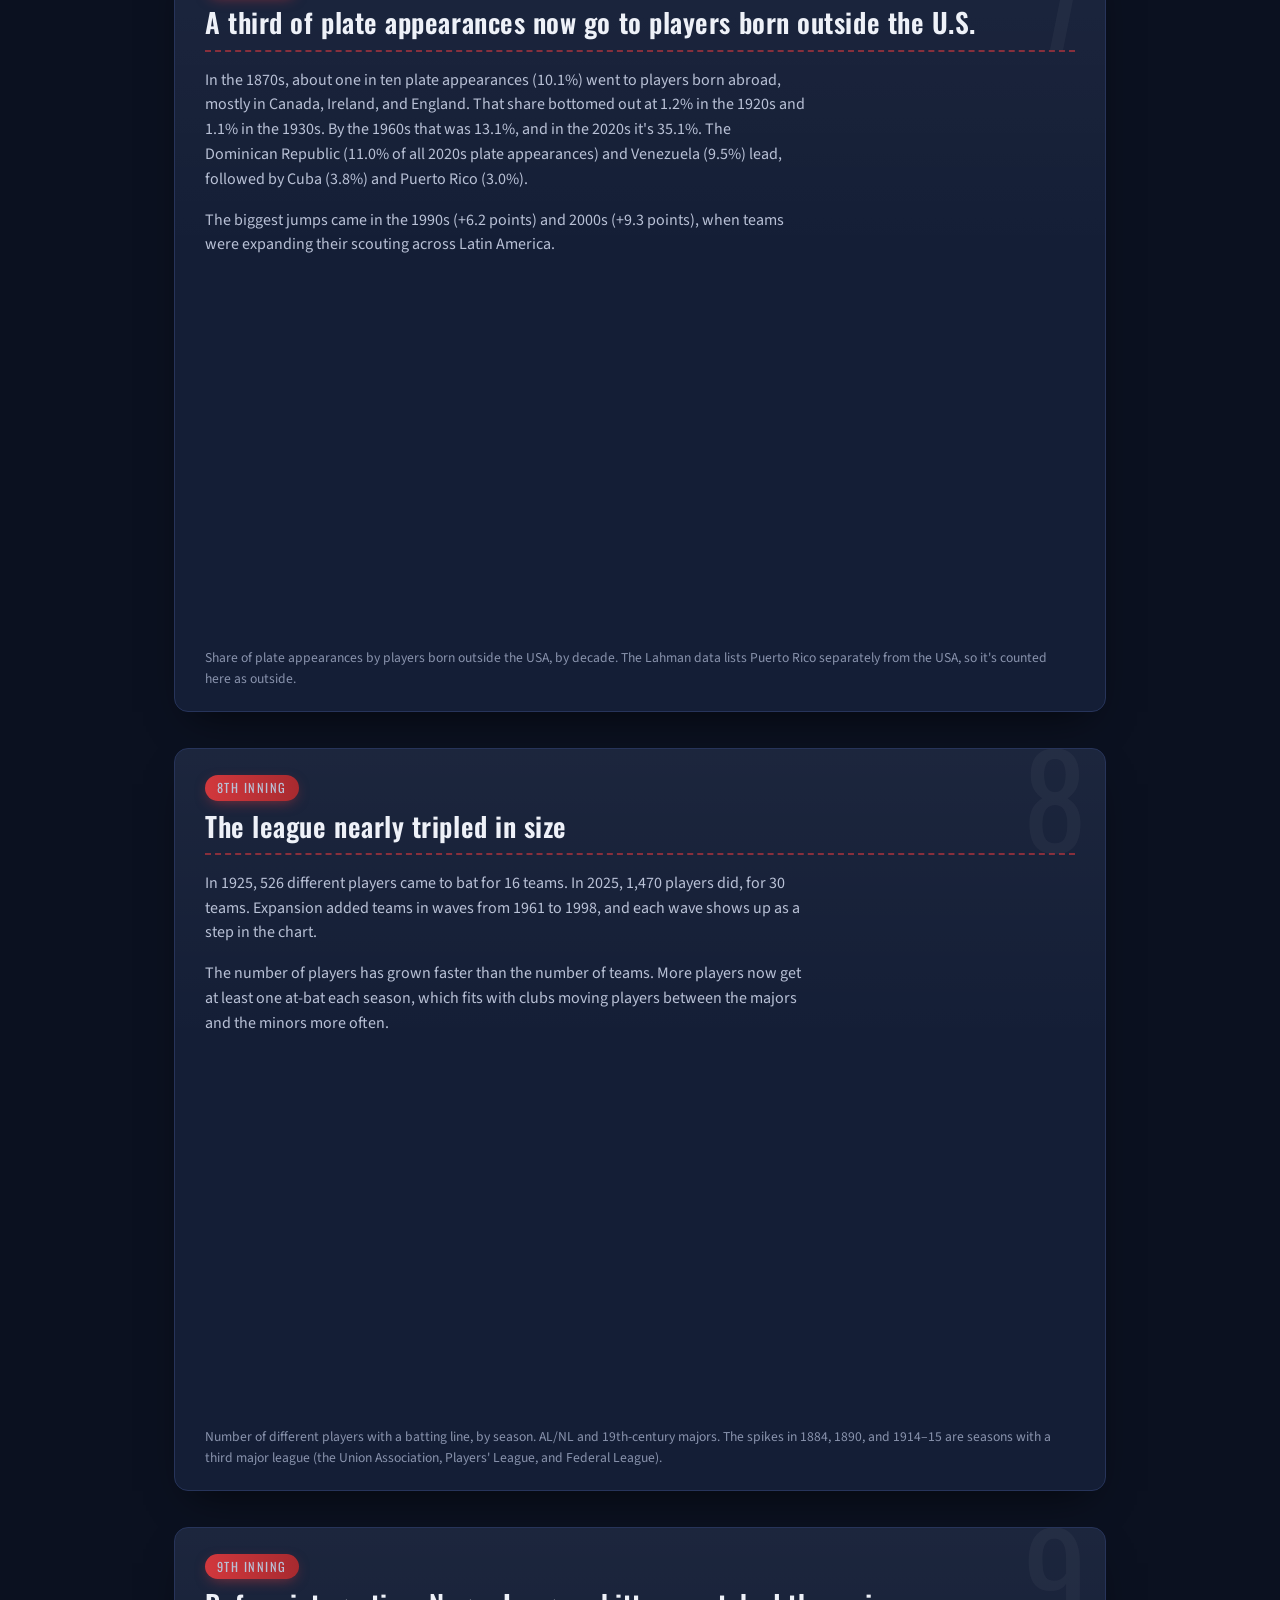
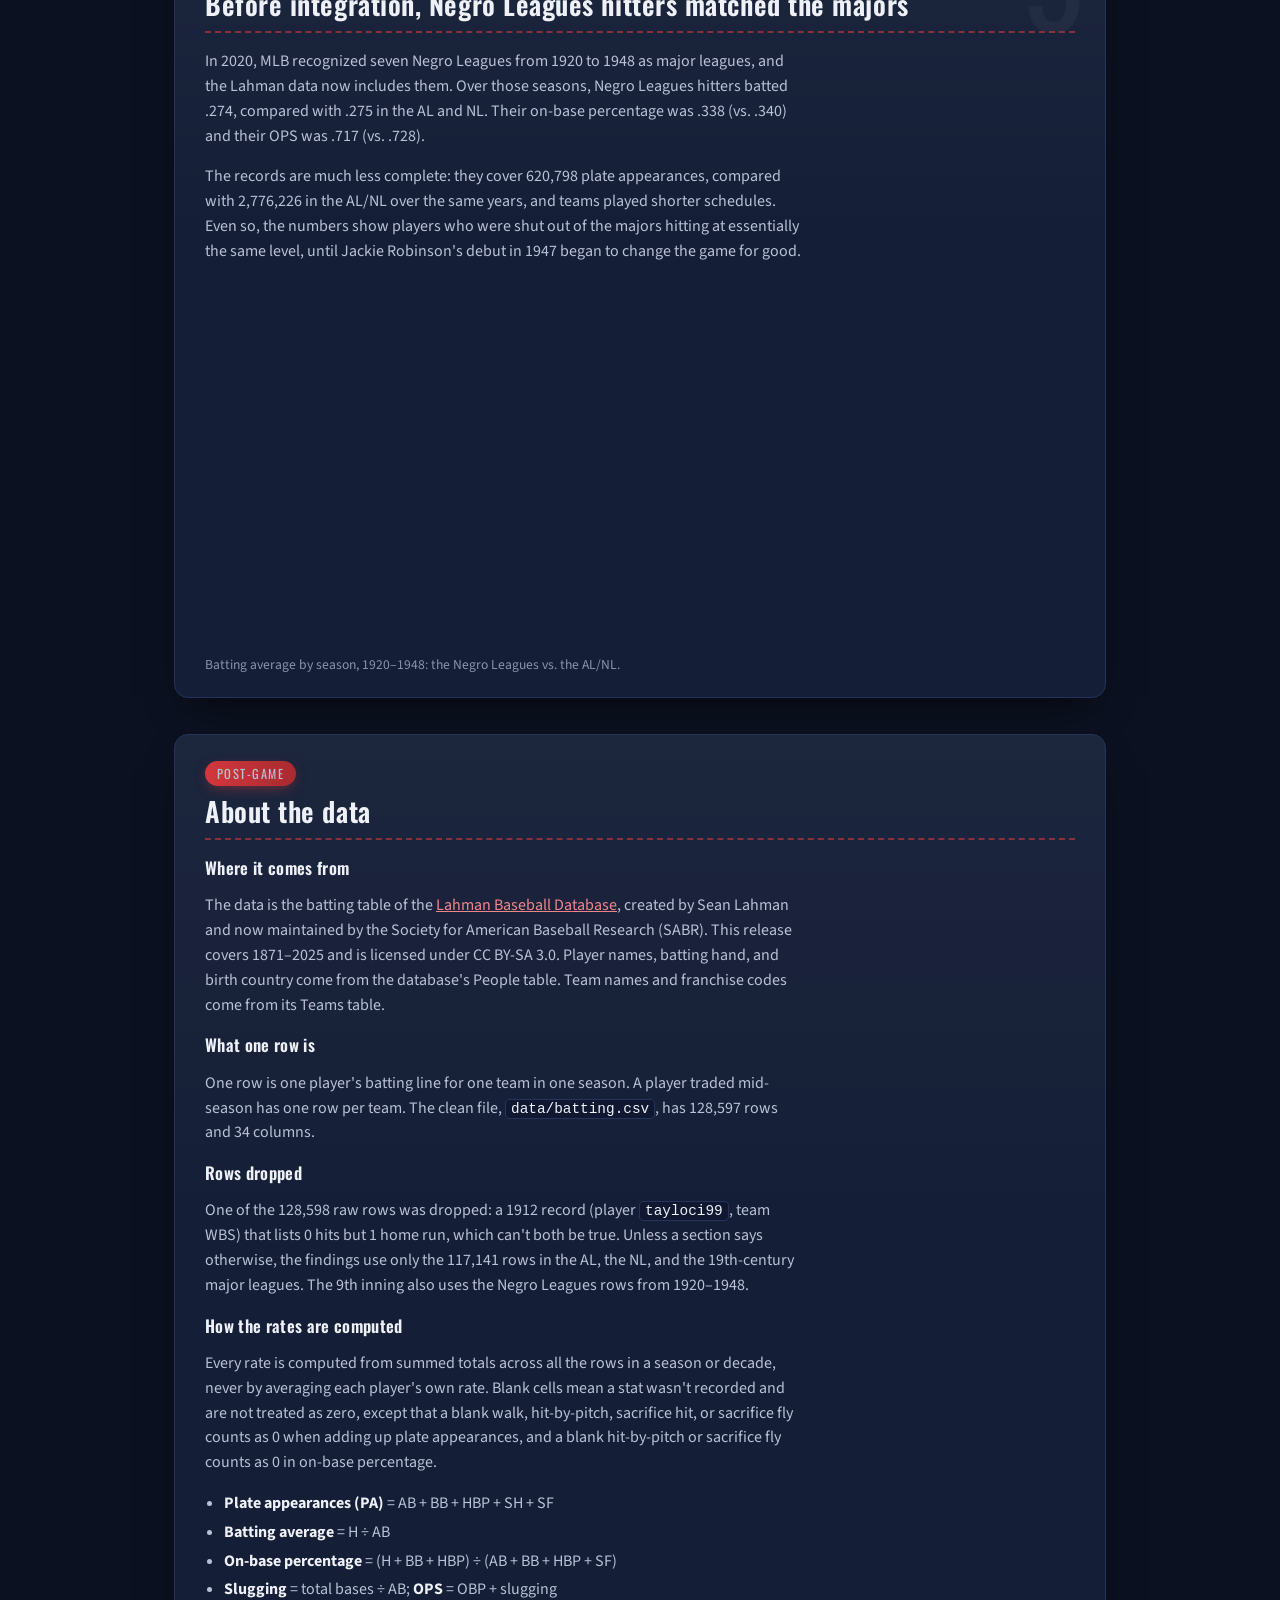
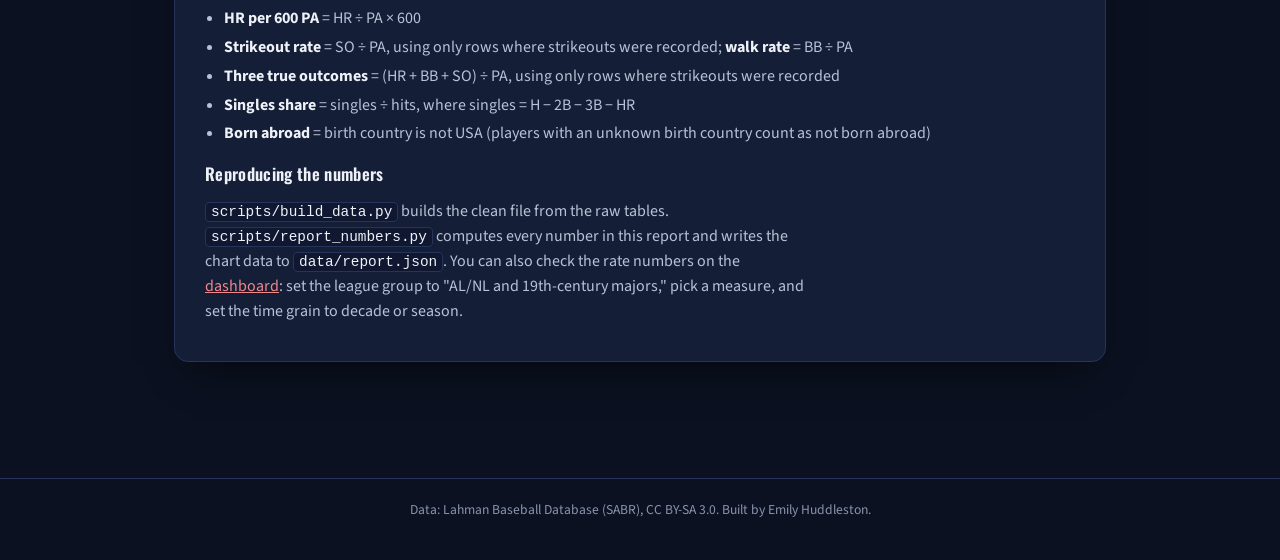
==== commit f735b439: "Centered report hero, ballpark background, scoreboard navigation, 7th-inning stretch" ====
--- a/index.html
+++ b/index.html
@@ -24,6 +24,38 @@
 
     <!-- ================= Title, author, summary ================= -->
     <header class="hero">
+      <!-- Large, faded ballpark drawn behind the title (original artwork) -->
+      <svg class="hero-field" viewBox="0 0 1000 700" aria-hidden="true" preserveAspectRatio="xMidYMax meet">
+        <defs>
+          <radialGradient id="grass" cx="50%" cy="100%" r="95%">
+            <stop offset="0" stop-color="#3f8a55"/>
+            <stop offset="1" stop-color="#1c4a30"/>
+          </radialGradient>
+          <pattern id="mow" width="60" height="60" patternUnits="userSpaceOnUse" patternTransform="rotate(45)">
+            <rect width="30" height="60" fill="rgba(255,255,255,0.05)"/>
+          </pattern>
+        </defs>
+        <!-- outfield fan (foul pole to foul pole) -->
+        <path d="M500 690 L60 250 A620 620 0 0 1 940 250 Z" fill="url(#grass)"/>
+        <path d="M500 690 L60 250 A620 620 0 0 1 940 250 Z" fill="url(#mow)"/>
+        <!-- warning track -->
+        <path d="M60 250 A620 620 0 0 1 940 250" fill="none" stroke="#b98a52" stroke-width="22" opacity="0.8"/>
+        <!-- infield dirt -->
+        <path d="M500 690 L330 520 A240 240 0 0 1 670 520 Z" fill="#b98a52"/>
+        <!-- infield grass diamond -->
+        <path d="M500 640 L395 535 L500 430 L605 535 Z" fill="#2f6e44"/>
+        <!-- foul lines -->
+        <path d="M500 690 L60 250 M500 690 L940 250" stroke="#fff" stroke-width="4"/>
+        <!-- base paths -->
+        <path d="M500 660 L375 535 L500 410 L625 535 Z" fill="none" stroke="#fff" stroke-width="3" opacity="0.8"/>
+        <!-- bases, mound, plate -->
+        <rect x="617" y="527" width="16" height="16" transform="rotate(45 625 535)" fill="#fff"/>
+        <rect x="492" y="402" width="16" height="16" transform="rotate(45 500 410)" fill="#fff"/>
+        <rect x="367" y="527" width="16" height="16" transform="rotate(45 375 535)" fill="#fff"/>
+        <circle cx="500" cy="540" r="22" fill="#b98a52"/>
+        <rect x="492" y="536" width="16" height="4" fill="#fff"/>
+        <path d="M490 656 h20 v8 l-10 8 l-10 -8 z" fill="#fff"/>
+      </svg>
       <div class="hero-text">
         <p class="kicker">A data report on 155 seasons of batting</p>
         <h1>How the Game Changed</h1>
@@ -39,16 +71,7 @@
           looks at the Negro Leagues, whose hitters matched the majors before integration.
         </p>
       </div>
-      <svg class="hero-art" viewBox="0 0 200 150" aria-hidden="true">
-        <path d="M100 8 L186 94 L100 146 L14 94 Z" fill="#3f7d4f" opacity="0.18"/>
-        <path d="M100 42 L148 94 L100 128 L52 94 Z" fill="#c9a26b" opacity="0.35"/>
-        <path d="M100 52 L140 94 L100 120 L60 94 Z" fill="none" stroke="#fff" stroke-width="2.5"/>
-        <rect x="96" y="48" width="8" height="8" transform="rotate(45 100 52)" fill="#fff"/>
-        <rect x="136" y="90" width="8" height="8" transform="rotate(45 140 94)" fill="#fff"/>
-        <rect x="56" y="90" width="8" height="8" transform="rotate(45 60 94)" fill="#fff"/>
-        <path d="M95 117 h10 v4 l-5 4 l-5 -4 z" fill="#fff"/>
-        <circle cx="100" cy="92" r="5" fill="#c9a26b"/>
-      </svg>
+
     </header>
 
     <!-- ================= Headline numbers ================= -->
@@ -60,19 +83,23 @@
       <div class="kpi"><div class="label">Players in 2025</div><div class="value">1,470</div><div class="sub">vs. 526 in 1925</div></div>
     </section>
 
-    <nav class="toc card" aria-label="Sections">
-      <h2>The nine innings</h2>
-      <ol>
-        <li><a href="#s1">Home runs are eight times as common</a></li>
-        <li><a href="#s2">Strikeouts have doubled</a></li>
-        <li><a href="#s3">Averages hit a 54-year low</a></li>
-        <li><a href="#s4">One in three PAs never reach the field</a></li>
-        <li><a href="#s5">Singles are a shrinking share of hits</a></li>
-        <li><a href="#s6">The 2023 rules brought back the steal</a></li>
-        <li><a href="#s7">A third of the game was born abroad</a></li>
-        <li><a href="#s8">The league nearly tripled in size</a></li>
-        <li><a href="#s9">The Negro Leagues matched the majors</a></li>
-      </ol>
+    <nav class="scoreboard" aria-label="The nine innings: jump to a finding">
+      <div class="sb-top">
+        <span class="sb-title">The Nine Innings</span>
+        <span class="sb-sub">Click an inning to jump to it</span>
+      </div>
+      <div class="sb-scroll">
+        <table class="sb-table">
+          <thead>
+            <tr><th scope="col" class="sb-team">Inning</th><th scope="col">1</th><th scope="col">2</th><th scope="col">3</th><th scope="col">4</th><th scope="col">5</th><th scope="col">6</th><th scope="col">7</th><th scope="col">8</th><th scope="col">9</th><th scope="col" class="sb-post">Post</th></tr>
+          </thead>
+          <tbody>
+            <tr><th scope="row" class="sb-team">Finding</th><td><a class="inn" href="#s1" data-target="s1" title="Home runs are eight times as common"><span class="sr">Inning 1: Home runs are eight times as common</span><span aria-hidden="true">HR</span></a></td><td><a class="inn" href="#s2" data-target="s2" title="Strikeouts have doubled"><span class="sr">Inning 2: Strikeouts have doubled</span><span aria-hidden="true">K</span></a></td><td><a class="inn" href="#s3" data-target="s3" title="Averages hit a 54-year low"><span class="sr">Inning 3: Averages hit a 54-year low</span><span aria-hidden="true">AVG</span></a></td><td><a class="inn" href="#s4" data-target="s4" title="One in three PAs never reach the field"><span class="sr">Inning 4: One in three PAs never reach the field</span><span aria-hidden="true">TTO</span></a></td><td><a class="inn" href="#s5" data-target="s5" title="Singles are a shrinking share of hits"><span class="sr">Inning 5: Singles are a shrinking share of hits</span><span aria-hidden="true">1B</span></a></td><td><a class="inn" href="#s6" data-target="s6" title="The 2023 rules brought back the steal"><span class="sr">Inning 6: The 2023 rules brought back the steal</span><span aria-hidden="true">SB</span></a></td><td><a class="inn" href="#s7" data-target="s7" title="A third of the game was born abroad"><span class="sr">Inning 7: A third of the game was born abroad</span><span aria-hidden="true">INTL</span></a></td><td><a class="inn" href="#s8" data-target="s8" title="The league nearly tripled in size"><span class="sr">Inning 8: The league nearly tripled in size</span><span aria-hidden="true">SIZE</span></a></td><td><a class="inn" href="#s9" data-target="s9" title="The Negro Leagues matched the majors"><span class="sr">Inning 9: The Negro Leagues matched the majors</span><span aria-hidden="true">NLB</span></a></td><td><a class="inn" href="#data" data-target="data" title="About the data"><span class="sr">Post-game: about the data</span><span aria-hidden="true">DATA</span></a></td></tr>
+            <tr><th scope="row" class="sb-team">Stat</th><td><a class="inn val" href="#s1" data-target="s1" tabindex="-1" aria-hidden="true">8.4×</a></td><td><a class="inn val" href="#s2" data-target="s2" tabindex="-1" aria-hidden="true">22.7%</a></td><td><a class="inn val" href="#s3" data-target="s3" tabindex="-1" aria-hidden="true">.243</a></td><td><a class="inn val" href="#s4" data-target="s4" tabindex="-1" aria-hidden="true">34.3%</a></td><td><a class="inn val" href="#s5" data-target="s5" tabindex="-1" aria-hidden="true">64.4%</a></td><td><a class="inn val" href="#s6" data-target="s6" tabindex="-1" aria-hidden="true">+41%</a></td><td><a class="inn val" href="#s7" data-target="s7" tabindex="-1" aria-hidden="true">35.1%</a></td><td><a class="inn val" href="#s8" data-target="s8" tabindex="-1" aria-hidden="true">1,470</a></td><td><a class="inn val" href="#s9" data-target="s9" tabindex="-1" aria-hidden="true">.274</a></td><td><a class="inn val" href="#data" data-target="data" tabindex="-1" aria-hidden="true">128,597</a></td></tr>
+          </tbody>
+        </table>
+      </div>
+      <p class="sb-now" id="sb-now" aria-live="polite">Hover an inning to preview it</p>
     </nav>
 
     <!-- ================= Findings ================= -->
@@ -146,6 +173,49 @@
         <div class="chart-box"><canvas id="c6" role="img" aria-label="Bar chart of total stolen bases by season from 1998 to 2025, with a jump from 2,486 in 2022 to 3,503 in 2023"></canvas></div>
         <figcaption>Total stolen bases by season, 1998&ndash;2025 (30 teams every season). 2020 was a 60-game season. 2023 is highlighted.</figcaption>
       </figure>
+    </section>
+
+    <!-- ================= 7th-inning stretch (scroll-driven animation) ================= -->
+    <section class="stretch" id="stretch" aria-label="Seventh-inning stretch">
+      <div class="stretch-stage">
+        <p class="kicker">Between the 6th and 7th</p>
+        <h2 class="stretch-title">Seventh-Inning Stretch</h2>
+        <svg class="fan" viewBox="0 0 240 340" aria-hidden="true">
+          <!-- stadium seats behind the fan -->
+          <g class="seats">
+            <rect x="0" y="250" width="240" height="14" rx="3"/>
+            <rect x="0" y="276" width="240" height="14" rx="3"/>
+            <rect x="0" y="302" width="240" height="14" rx="3"/>
+          </g>
+          <!-- legs (stay planted) -->
+          <g class="legs">
+            <rect x="98" y="236" width="16" height="84" rx="7"/>
+            <rect x="126" y="236" width="16" height="84" rx="7"/>
+            <ellipse cx="104" cy="322" rx="14" ry="7"/>
+            <ellipse cx="136" cy="322" rx="14" ry="7"/>
+          </g>
+          <!-- torso: stretches taller as you scroll -->
+          <g class="torso">
+            <rect x="90" y="168" width="60" height="76" rx="16"/>
+            <text x="120" y="222" text-anchor="middle">7</text>
+          </g>
+          <!-- head, cap and arms ride up with the top of the torso -->
+          <g class="upper">
+            <g class="arm arm-l"><rect x="80" y="172" width="13" height="58" rx="6.5"/><circle cx="86.5" cy="232" r="8"/></g>
+            <g class="arm arm-r"><rect x="147" y="172" width="13" height="58" rx="6.5"/><circle cx="153.5" cy="232" r="8"/></g>
+            <rect x="113" y="152" width="14" height="18" rx="4" class="neck"/>
+            <circle cx="120" cy="136" r="24" class="head"/>
+            <path d="M96 132 Q98 104 120 104 Q142 104 144 132 Z" class="cap"/>
+            <path d="M140 128 L164 132 L140 136 Z" class="cap"/>
+            <g class="face">
+              <circle cx="112" cy="138" r="2.6"/><circle cx="128" cy="138" r="2.6"/>
+              <path class="mouth" d="M111 149 Q120 156 129 149"/>
+            </g>
+          </g>
+        </svg>
+        <p class="stretch-text">Stand up, reach for the sky, and keep scrolling. The 7th inning is coming up.</p>
+        <div class="stretch-meter" aria-hidden="true"><span></span></div>
+      </div>
     </section>
 
     <section class="finding card" id="s7" data-n="7">
--- a/css/report.css
+++ b/css/report.css
@@ -1,48 +1,219 @@
 /* Styles used only on the report page. */
 
+html { scroll-behavior: smooth; }
+
+@media (prefers-reduced-motion: reduce) { html { scroll-behavior: auto; } }
+
 .report { max-width: 980px; }
 
-/* ---------- Title block ---------- */
+/* ---------- Title block: centered, over a large faded ballpark ---------- */
 .hero {
-  display: flex;
-  align-items: center;
-  gap: 32px;
-  margin: 12px 0 8px;
-}
-.hero-text { flex: 1; min-width: 0; }
+  position: relative;
+  text-align: center;
+  padding: 56px 0 40px;
+  margin: 0 0 8px;
+  isolation: isolate;
+}
+.hero-field {
+  position: absolute;
+  z-index: -1;
+  left: 50%;
+  bottom: -30px;
+  width: min(1200px, calc(100vw - 32px));   /* wider than the text column, never wider than the screen */
+  height: auto;
+  transform: translateX(-50%);
+  opacity: 0.16;
+  /* fade the edges so the field melts into the night sky */
+  -webkit-mask-image: radial-gradient(ellipse 60% 75% at 50% 70%, #000 45%, transparent 100%);
+  mask-image: radial-gradient(ellipse 60% 75% at 50% 70%, #000 45%, transparent 100%);
+  pointer-events: none;
+}
+.hero-text { max-width: 820px; margin: 0 auto; }
 .hero h1 {
-  font-size: clamp(2.8rem, 6.5vw, 4.6rem);
+  font-size: clamp(3rem, 7.5vw, 5.4rem);
   text-transform: uppercase;
   letter-spacing: 0.03em;
   line-height: 0.95;
-  margin-bottom: 10px;
-  background: linear-gradient(90deg, #ffffff 0%, #ffffff 55%, var(--accent-soft) 100%);
+  margin-bottom: 12px;
+  background: linear-gradient(90deg, var(--accent-soft) 0%, #ffffff 30%, #ffffff 70%, var(--accent-soft) 100%);
   -webkit-background-clip: text;
   background-clip: text;
   color: transparent;
 }
-.byline { color: var(--ink-muted); margin: 0 0 16px; }
-.summary { font-size: 1.1rem; color: var(--ink-soft); margin: 0; max-width: 72ch; }
-.hero-art { width: 210px; height: 158px; flex: none; filter: drop-shadow(0 0 26px rgba(63,125,79,0.4)); }
-@media (max-width: 760px) { .hero-art { display: none; } }
+.byline { color: var(--ink-muted); margin: 0 0 20px; letter-spacing: 0.04em; }
+.summary { font-size: 1.12rem; color: var(--ink-soft); margin: 0 auto; max-width: 70ch; text-align: center; }
 
 /* Headline numbers reuse the scoreboard style from style.css */
 .kpi .sub { font-size: 0.78rem; color: #9fc4ae; margin-top: 2px; }
 
-/* ---------- Table of contents ---------- */
-.toc { margin-bottom: 32px; padding: 18px 24px; }
-.toc h2 { font-size: 1.05rem; text-transform: uppercase; letter-spacing: 0.08em; margin-bottom: 8px; }
-.toc ol {
-  margin: 0;
-  padding-left: 1.4em;
-  columns: 2;
-  column-gap: 32px;
-}
-.toc li { margin: 3px 0; break-inside: avoid; }
-.toc li::marker { color: var(--accent-soft); font-family: var(--font-head); }
-.toc a { color: var(--ink-soft); text-decoration: none; border-bottom: 1px dashed var(--accent); transition: color 0.15s; }
-.toc a:hover { color: #fff; }
-@media (max-width: 640px) { .toc ol { columns: 1; } }
+/* ---------- The nine innings: a clickable ballpark scoreboard ---------- */
+.scoreboard {
+  overflow: hidden;
+  margin: 0 0 40px;
+  padding: 16px 18px 12px;
+  background:
+    radial-gradient(circle at 1px 1px, rgba(255,255,255,0.06) 1px, transparent 0) 0 0 / 7px 7px,
+    #123526;
+  border: 8px solid #0c2419;
+  border-radius: 14px;
+  box-shadow: inset 0 0 0 1px rgba(255,255,255,0.07), 0 24px 50px -24px rgba(0,0,0,0.9);
+}
+.sb-top {
+  display: flex;
+  justify-content: space-between;
+  align-items: baseline;
+  gap: 12px;
+  flex-wrap: wrap;
+  padding: 0 4px 10px;
+  border-bottom: 2px solid rgba(255,255,255,0.12);
+  margin-bottom: 10px;
+}
+.sb-title {
+  font-family: var(--font-head);
+  text-transform: uppercase;
+  letter-spacing: 0.18em;
+  font-size: 1.15rem;
+  color: var(--chalk);
+}
+.sb-sub { font-size: 0.8rem; color: #9fc4ae; letter-spacing: 0.06em; }
+.sb-scroll { overflow-x: auto; }
+.sb-table {
+  width: 100%;
+  min-width: 640px;
+  border-collapse: separate;
+  border-spacing: 5px;
+  table-layout: fixed;
+  font-family: var(--font-head);
+}
+.sb-table th, .sb-table td { padding: 0; border: 0; text-align: center; white-space: nowrap; }
+.sb-table thead th {
+  font-size: 0.95rem;
+  color: #9fc4ae;
+  letter-spacing: 0.08em;
+  padding-bottom: 2px;
+  background: none;
+  position: static;
+}
+.sb-table .sb-team {
+  width: 78px;
+  text-align: left;
+  font-size: 0.78rem;
+  letter-spacing: 0.14em;
+  text-transform: uppercase;
+  color: #9fc4ae;
+  font-weight: 500;
+}
+.sb-table .sb-post { color: var(--gold); }
+.sb-table a.inn {
+  display: block;
+  padding: 8px 2px;
+  background: #081a12;
+  border-radius: 5px;
+  color: var(--chalk);
+  text-decoration: none;
+  font-size: 1.05rem;
+  letter-spacing: 0.06em;
+  text-shadow: 0 0 10px rgba(244, 239, 226, 0.35);
+  box-shadow: inset 0 0 0 1px rgba(255,255,255,0.05);
+  transition: background 0.15s, color 0.15s, transform 0.15s, box-shadow 0.15s;
+}
+.sb-table a.inn.val { font-size: 0.9rem; color: var(--gold); text-shadow: 0 0 10px rgba(227, 180, 95, 0.45); }
+.sb-table td:hover a.inn,
+.sb-table a.inn:focus-visible,
+.sb-table td.hot a.inn {
+  background: var(--accent);
+  color: #fff;
+  text-shadow: none;
+  outline: none;
+}
+.sb-table td.current a.inn { box-shadow: inset 0 0 0 2px var(--gold); }
+.sb-now {
+  margin: 8px 4px 0;
+  font-size: 0.85rem;
+  color: #cfe3d6;
+  min-height: 1.4em;
+  letter-spacing: 0.03em;
+}
+.sr {
+  position: absolute; width: 1px; height: 1px; padding: 0; margin: -1px;
+  overflow: hidden; clip: rect(0 0 0 0); white-space: nowrap; border: 0;
+}
+
+/* ---------- 7th-inning stretch: a tall scroll section with a sticky, stretching fan ---------- */
+.stretch {
+  position: relative;
+  height: 230vh;             /* the extra scroll length is the "stretch" */
+  margin: 0 0 36px;
+}
+.stretch-stage {
+  position: sticky;
+  top: 70px;
+  height: calc(100vh - 90px);
+  display: flex;
+  flex-direction: column;
+  align-items: center;
+  justify-content: center;
+  text-align: center;
+  border-radius: var(--radius);
+  background:
+    radial-gradient(ellipse at 50% 0%, rgba(227, 180, 95, calc(0.06 + var(--p, 0) * 0.14)), transparent 65%),
+    linear-gradient(180deg, rgba(20,30,54,0.6), rgba(20,30,54,0));
+  border: 1px solid var(--rule);
+  overflow: hidden;
+}
+.stretch-title {
+  font-size: clamp(1.4rem, 4.6vw, 3.1rem);
+  text-transform: uppercase;
+  letter-spacing: calc(0.02em + var(--p, 0) * 0.12em);   /* the letters stretch too */
+  white-space: nowrap;
+  margin: 0 0 8px;
+  color: var(--chalk);
+}
+.fan {
+  height: min(52vh, 440px);
+  width: auto;
+  overflow: visible;
+}
+.fan .seats rect { fill: rgba(255,255,255,0.06); }
+.fan .legs rect, .fan .legs ellipse { fill: #2a3b66; }
+.fan .torso rect { fill: var(--accent); }
+.fan .torso text { fill: #fff; font-family: var(--font-head); font-size: 34px; }
+.fan .arm rect { fill: var(--accent); }
+.fan .arm circle, .fan .head, .fan .neck { fill: #e8c19a; }
+.fan .cap { fill: #1f4fa3; }
+.fan .face circle { fill: #1b2340; }
+.fan .mouth { fill: none; stroke: #1b2340; stroke-width: 2.5; stroke-linecap: round; }
+
+/* transforms driven by --p (0 → 1) set from js/report.js as you scroll */
+.fan .torso {
+  transform-box: view-box;
+  transform-origin: 120px 244px;
+  transform: scaleY(calc(1 + var(--p, 0) * 1.1));
+}
+.fan .upper { transform: translateY(calc(var(--p, 0) * -83.6px)); }   /* 76px torso x 1.1 */
+.fan .arm { transform-box: view-box; }
+.fan .arm-l { transform-origin: 86.5px 176px; transform: rotate(calc(var(--p, 0) * 160deg)); }
+.fan .arm-r { transform-origin: 153.5px 176px; transform: rotate(calc(var(--p, 0) * -160deg)); }
+.fan .face { transform-box: view-box; transform-origin: 120px 150px; }
+.stretch-text { color: var(--ink-soft); max-width: 46ch; margin: 10px auto 14px; }
+.stretch-meter {
+  width: min(360px, 70%);
+  height: 8px;
+  border-radius: 99px;
+  background: var(--paper-2);
+  border: 1px solid var(--rule);
+  overflow: hidden;
+}
+.stretch-meter span {
+  display: block;
+  height: 100%;
+  width: calc(var(--p, 0) * 100%);
+  background: linear-gradient(90deg, var(--accent), var(--gold));
+}
+@media (prefers-reduced-motion: reduce) {
+  .stretch { height: auto; }
+  .stretch-stage { position: static; height: auto; padding: 32px 16px; }
+}
 
 /* ---------- Finding sections ---------- */
 .finding {
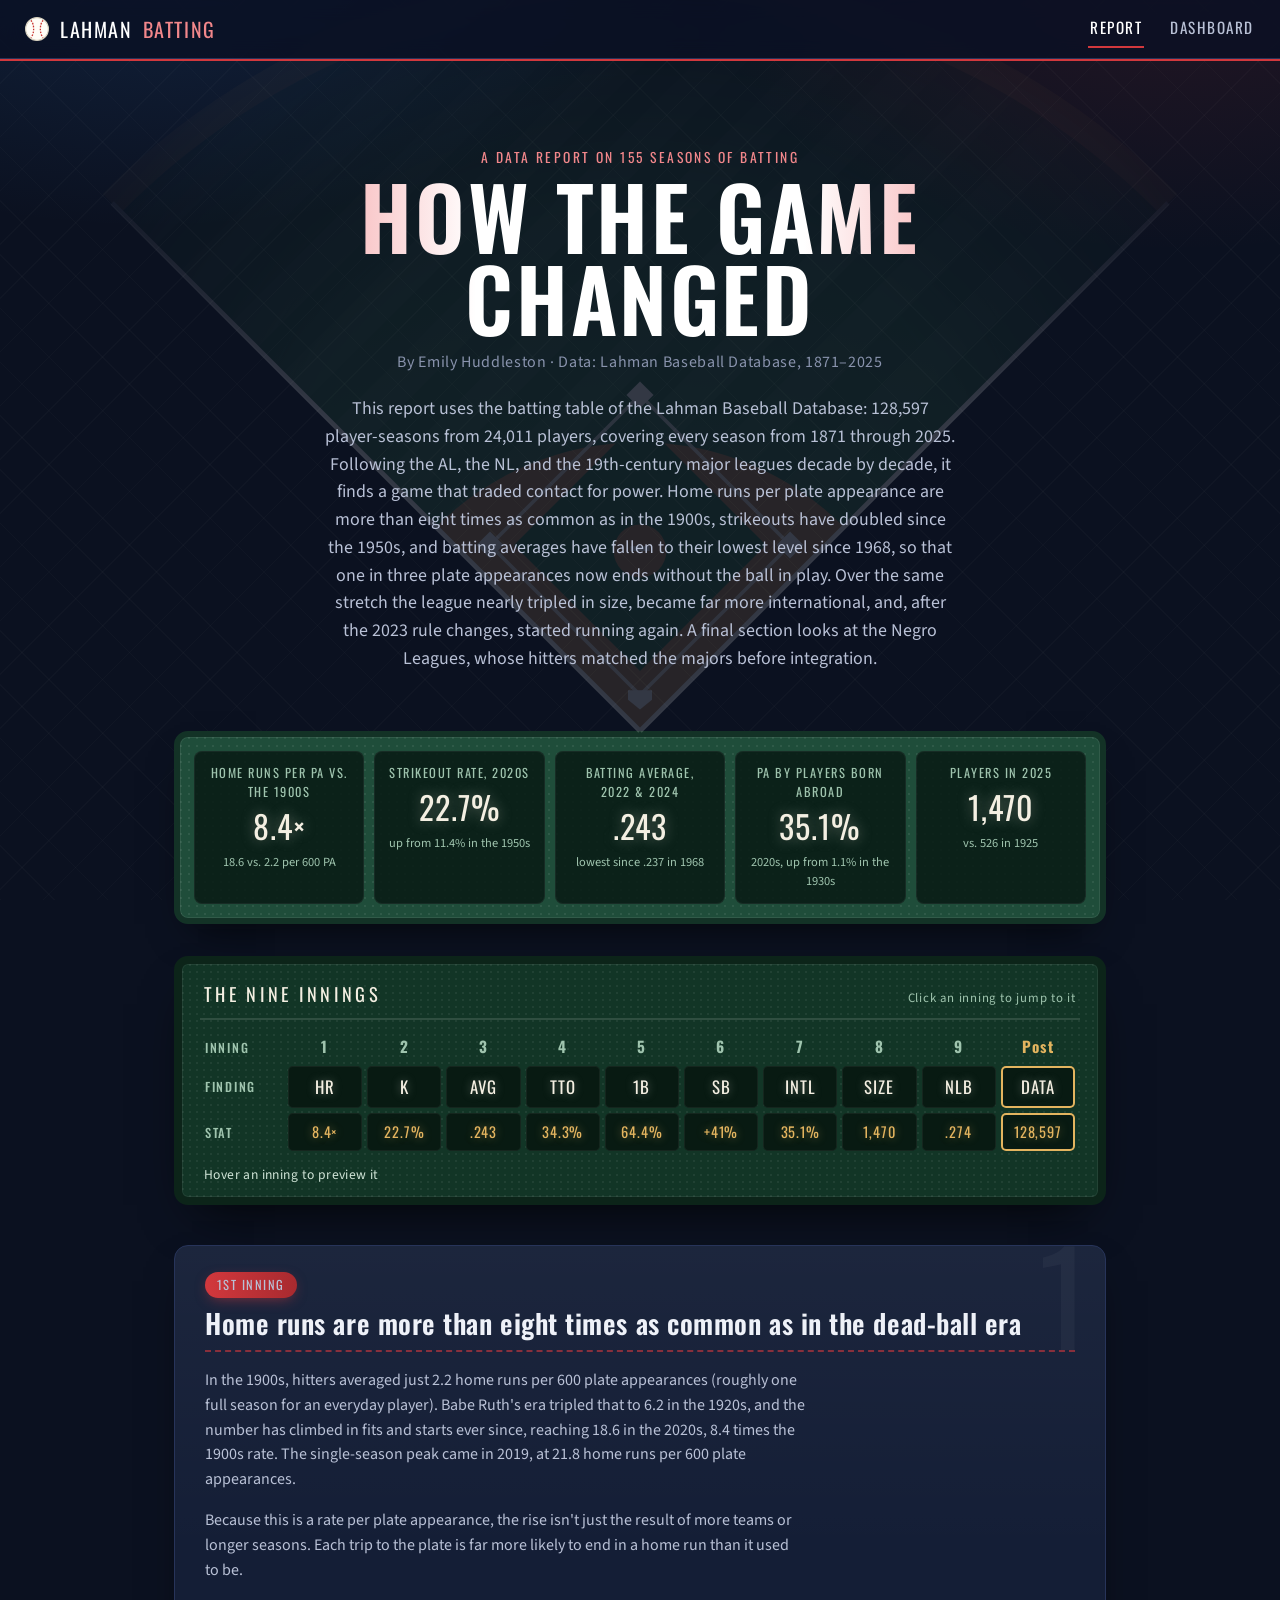
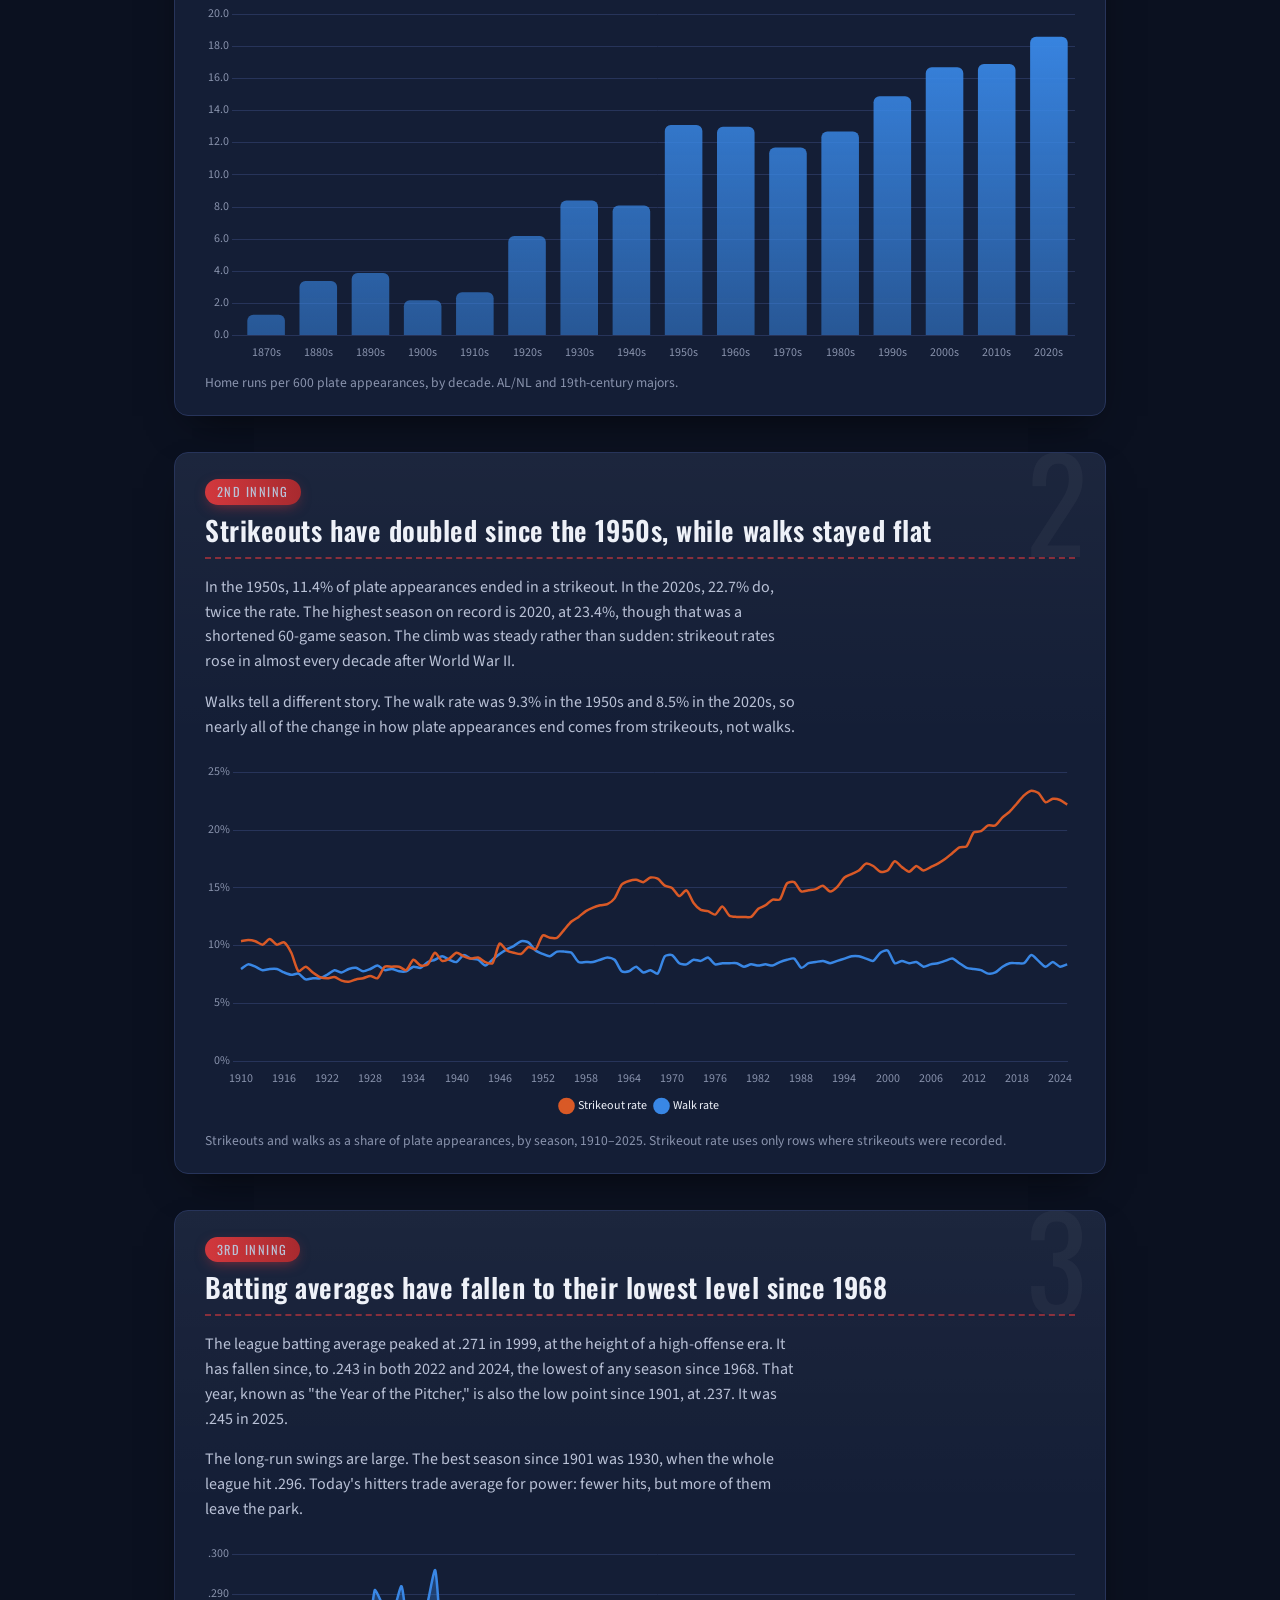
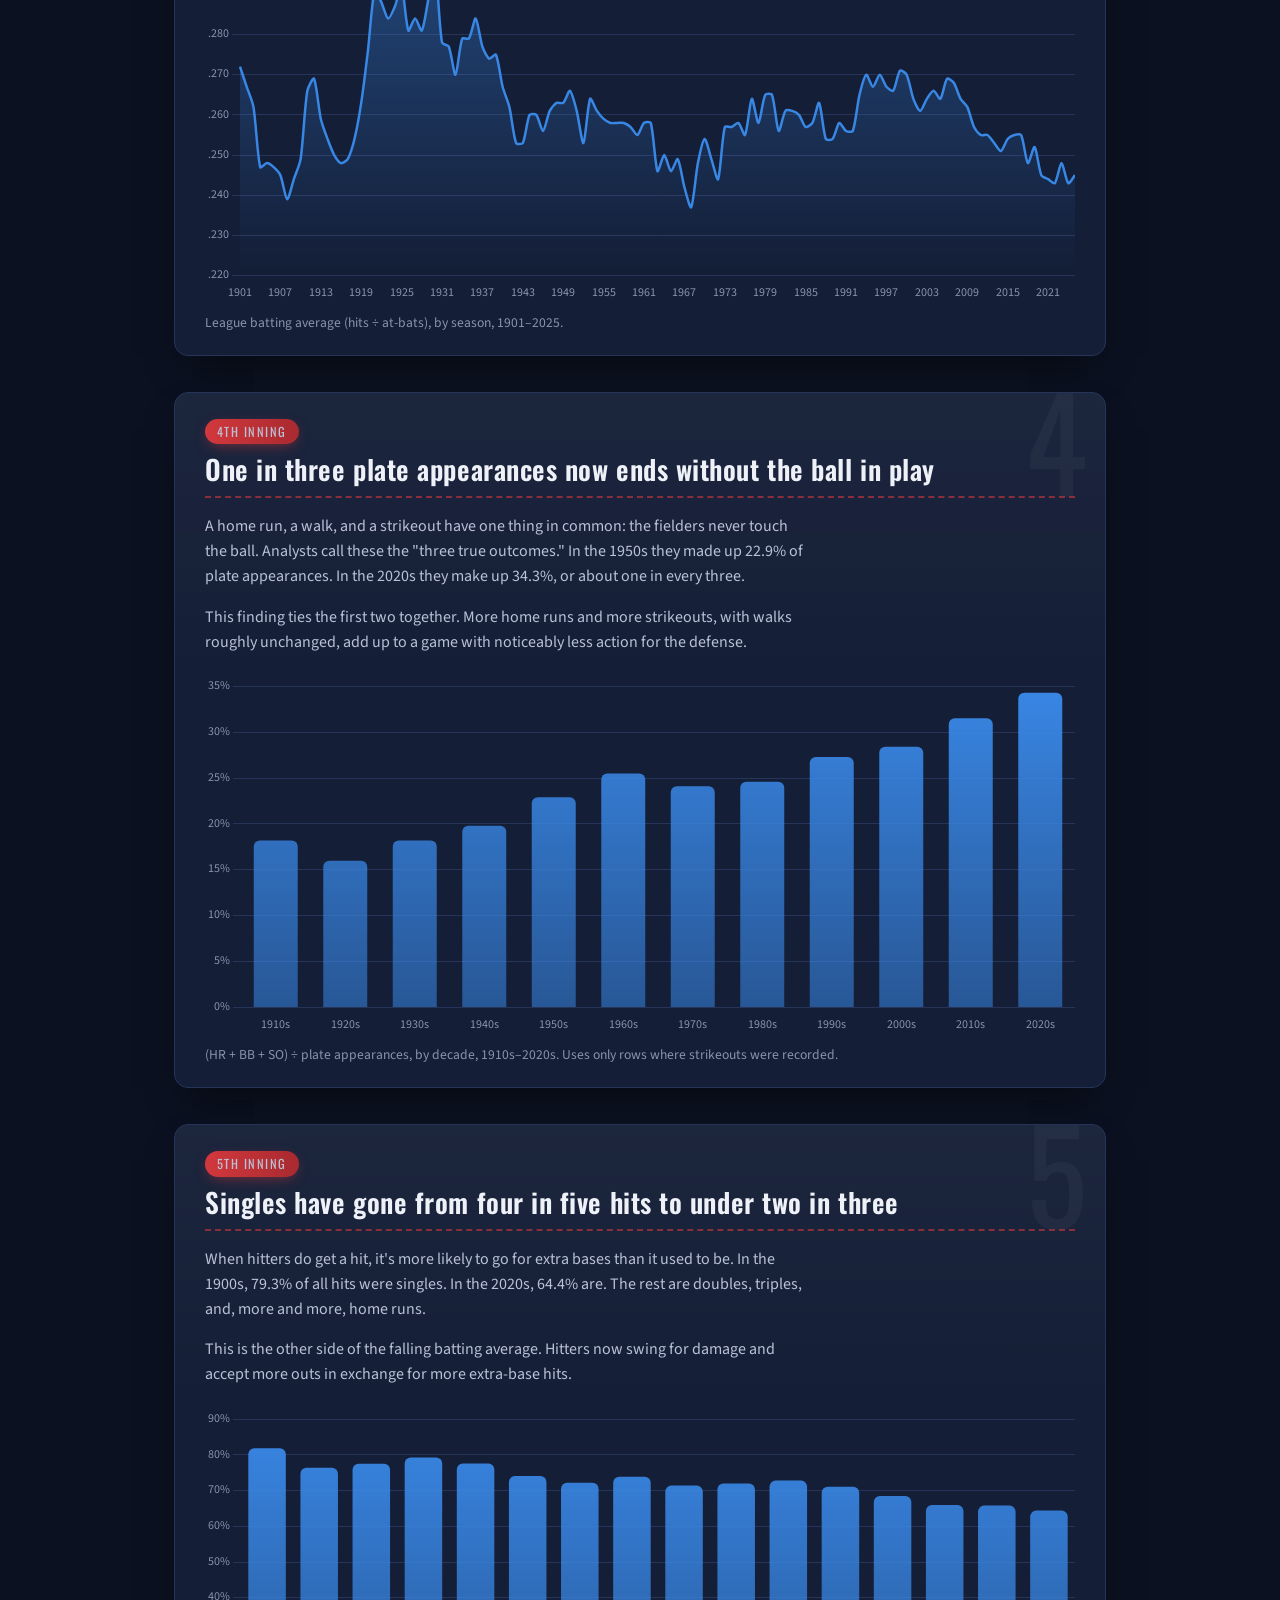
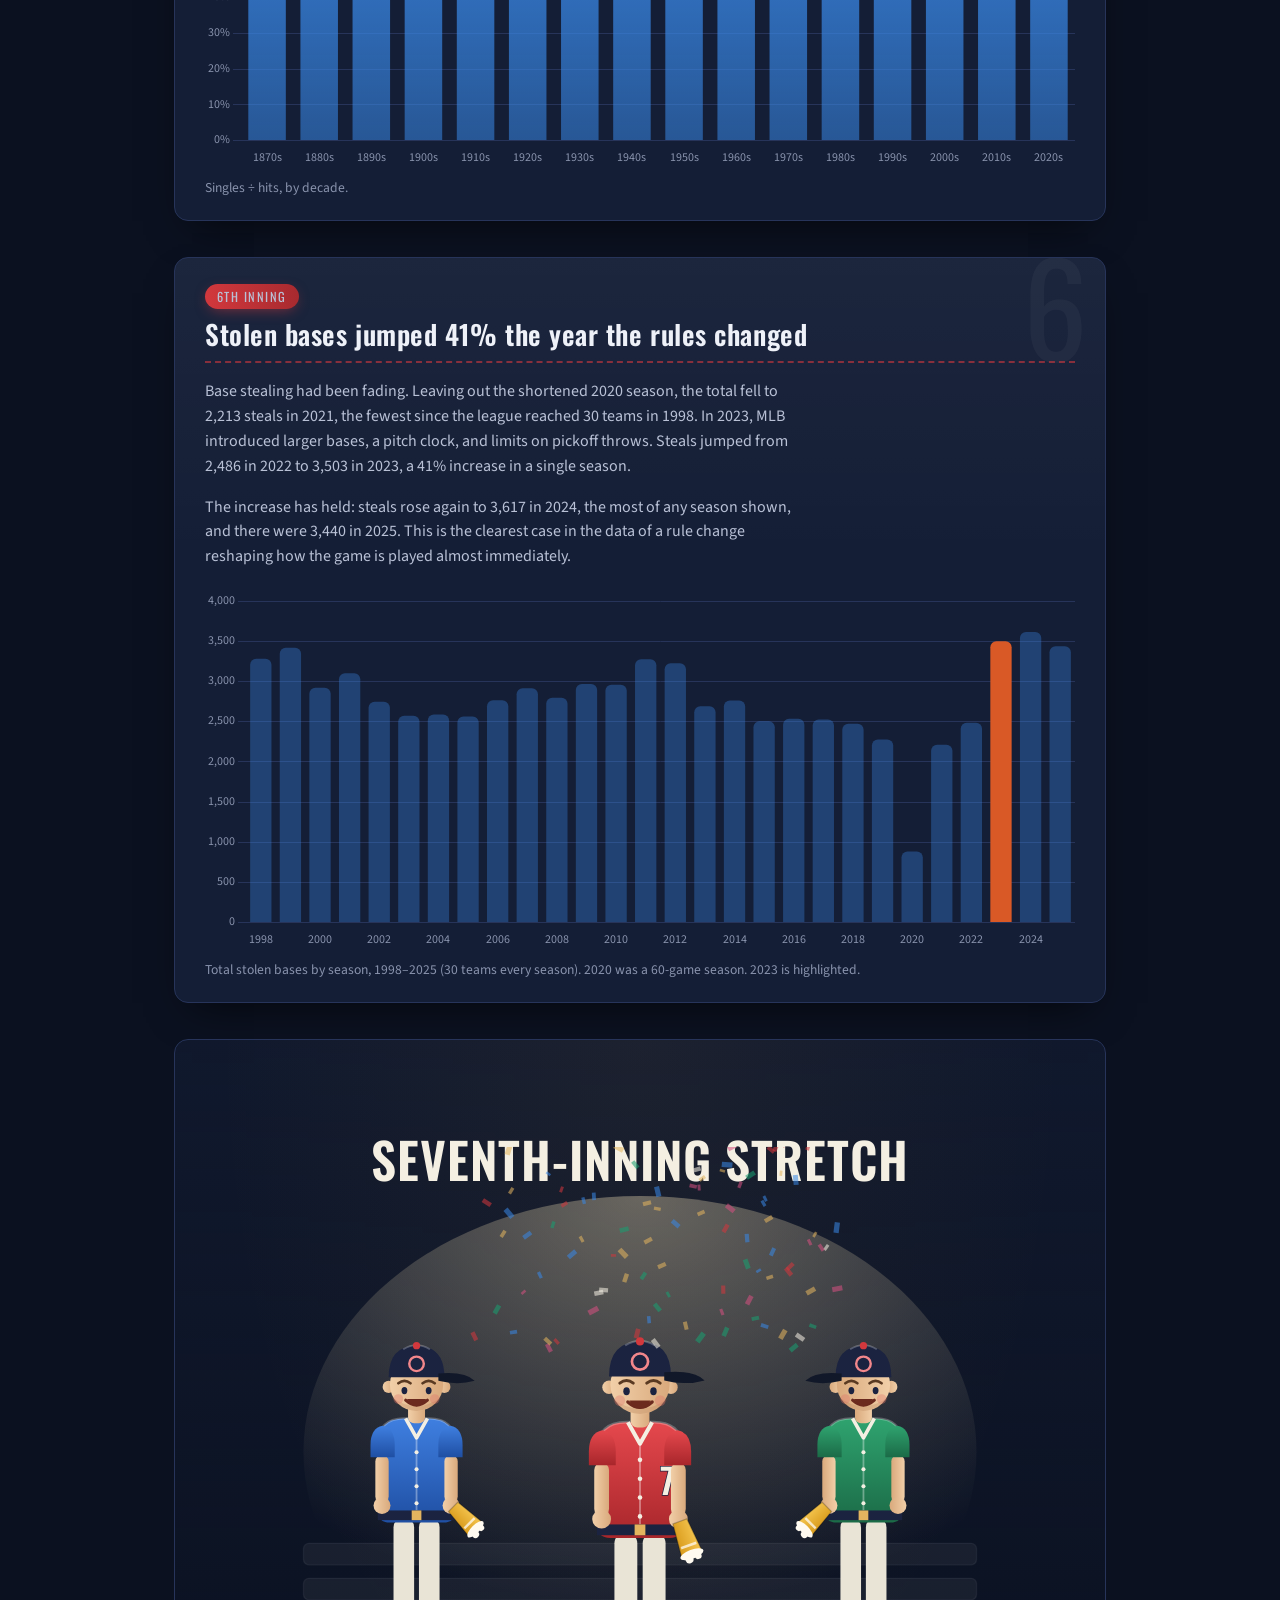
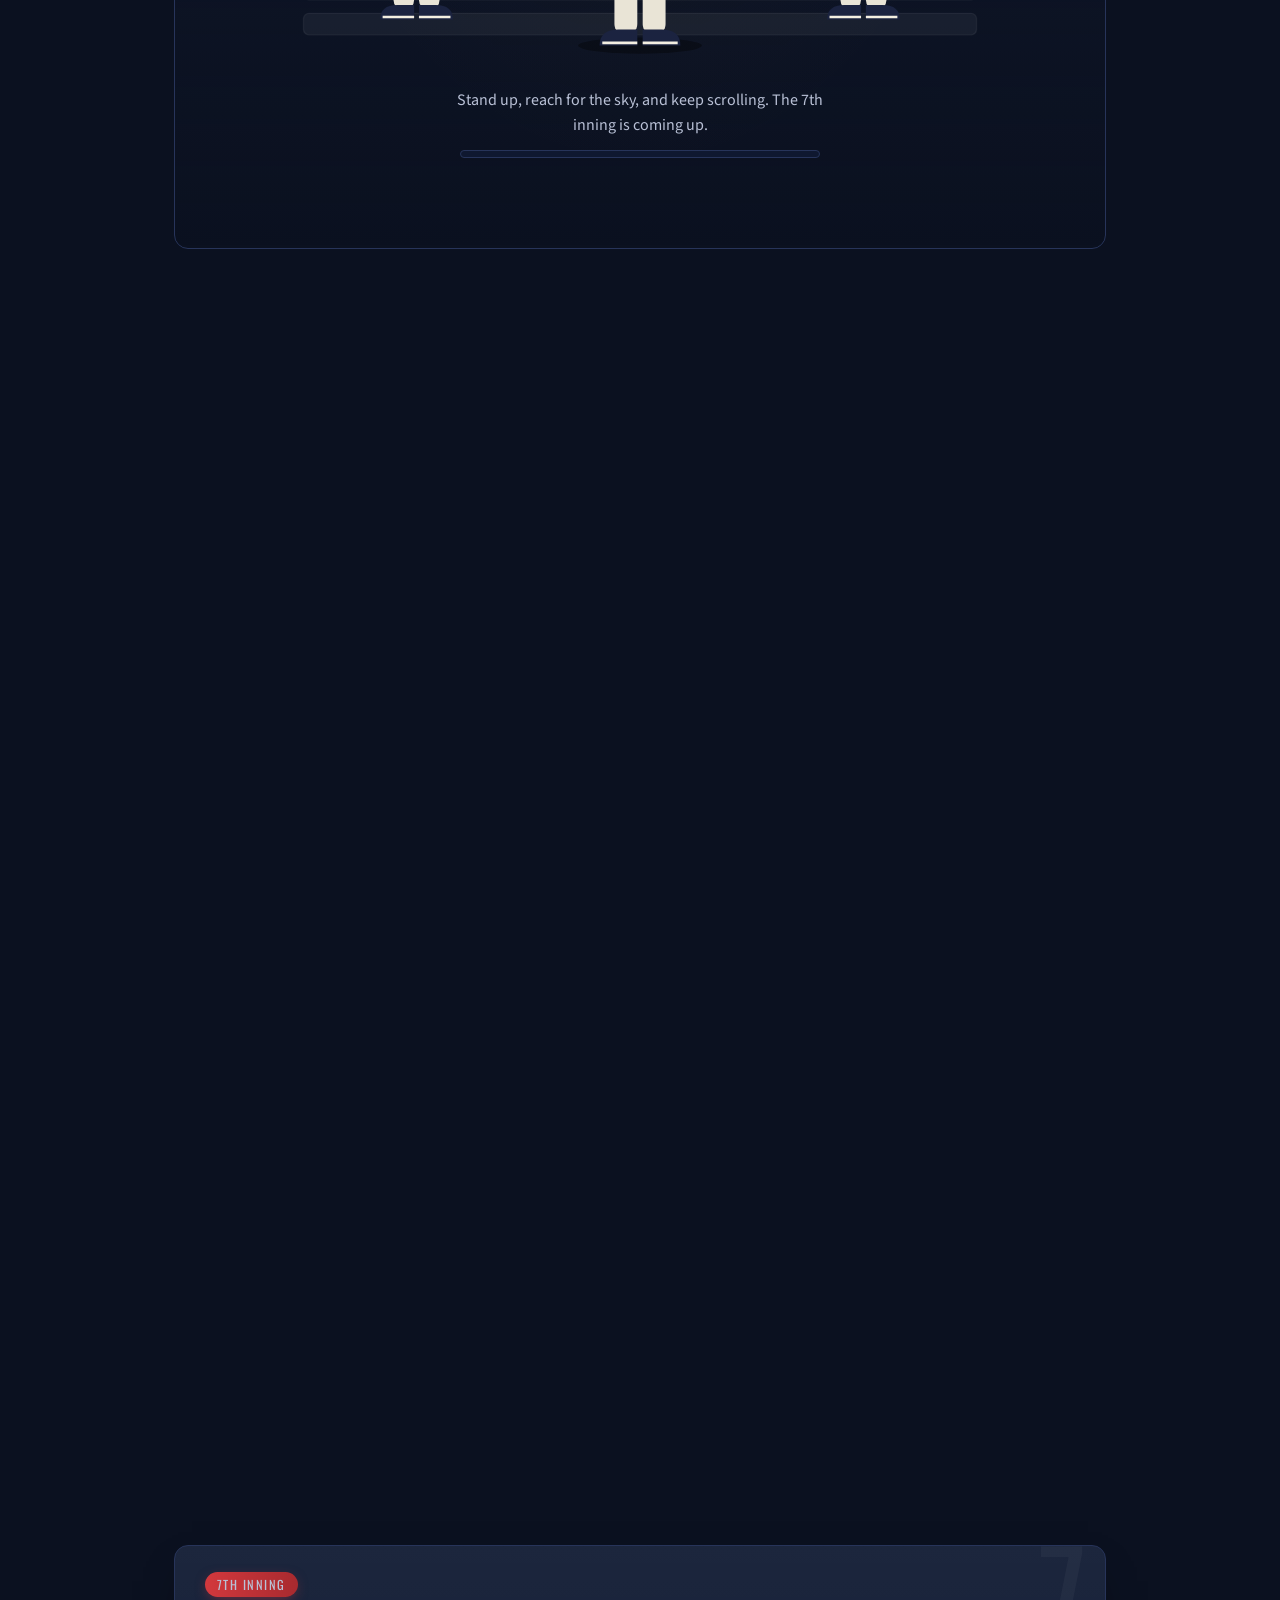
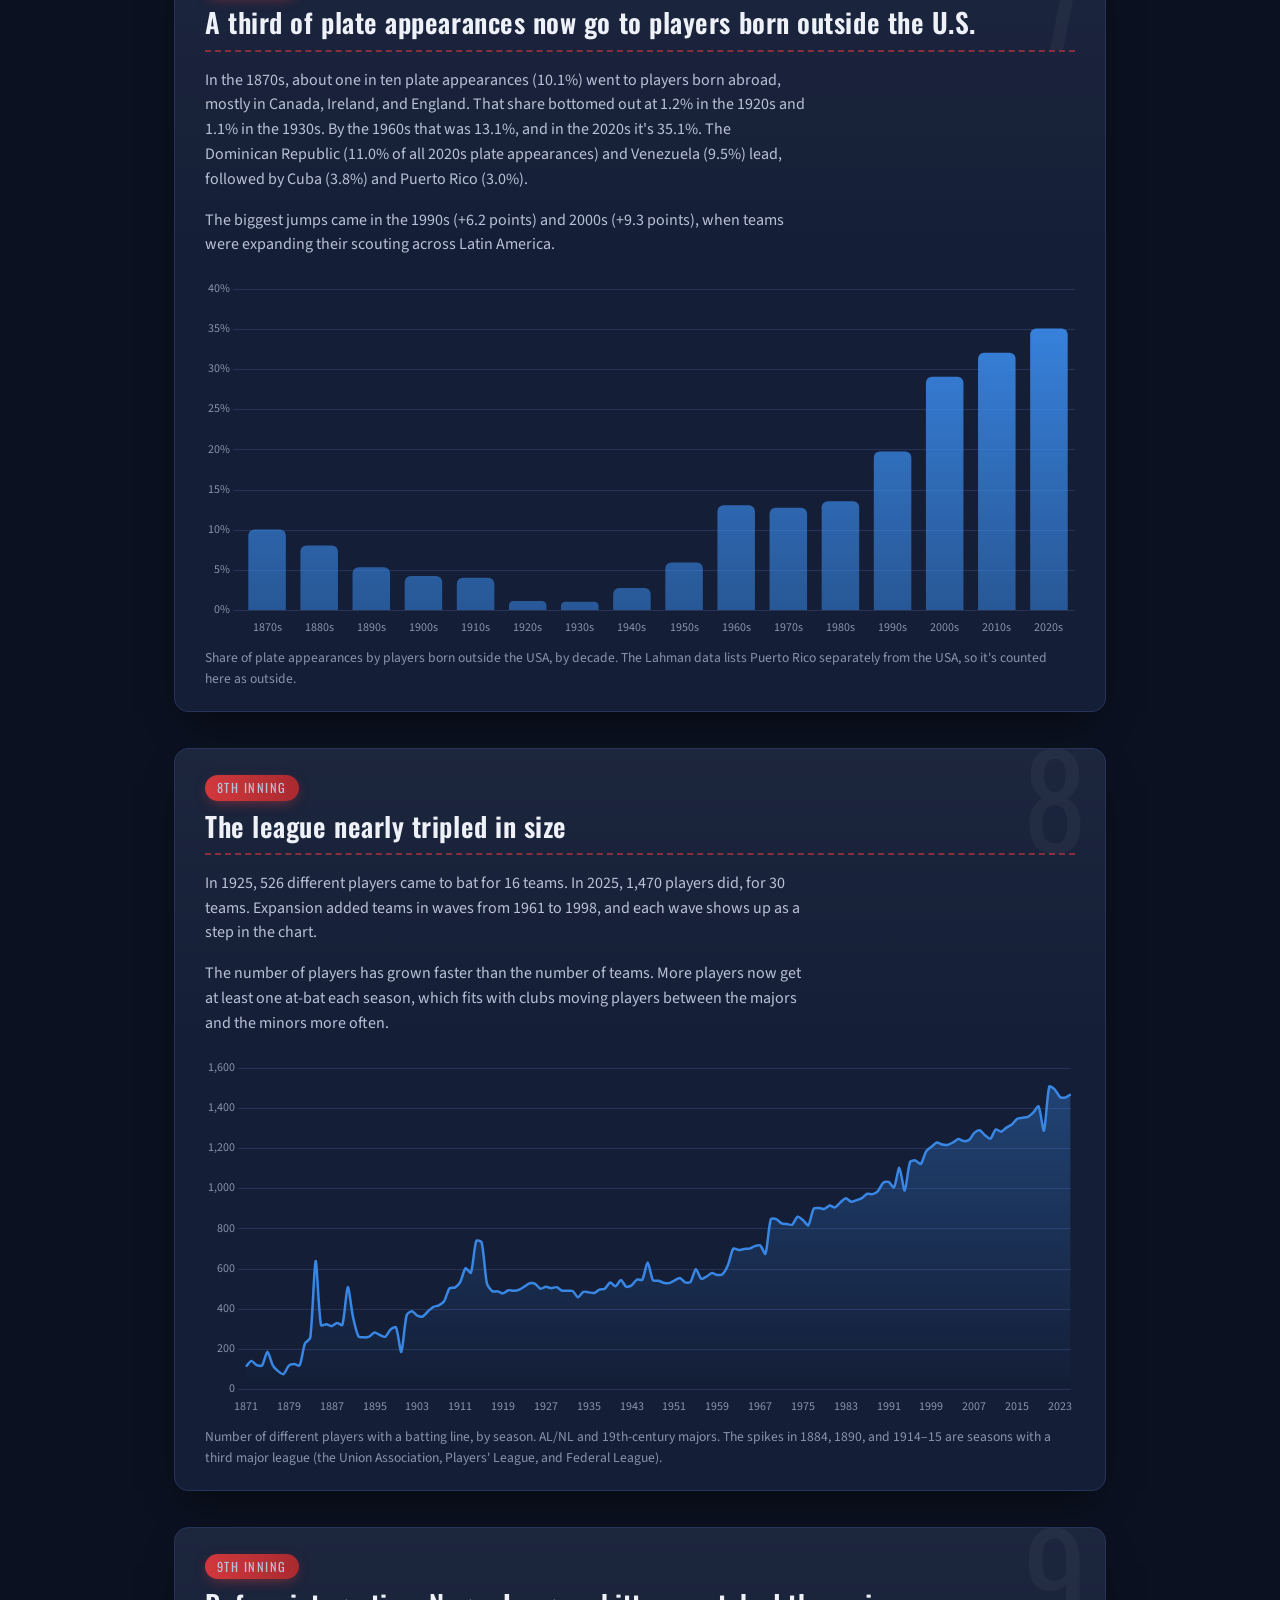
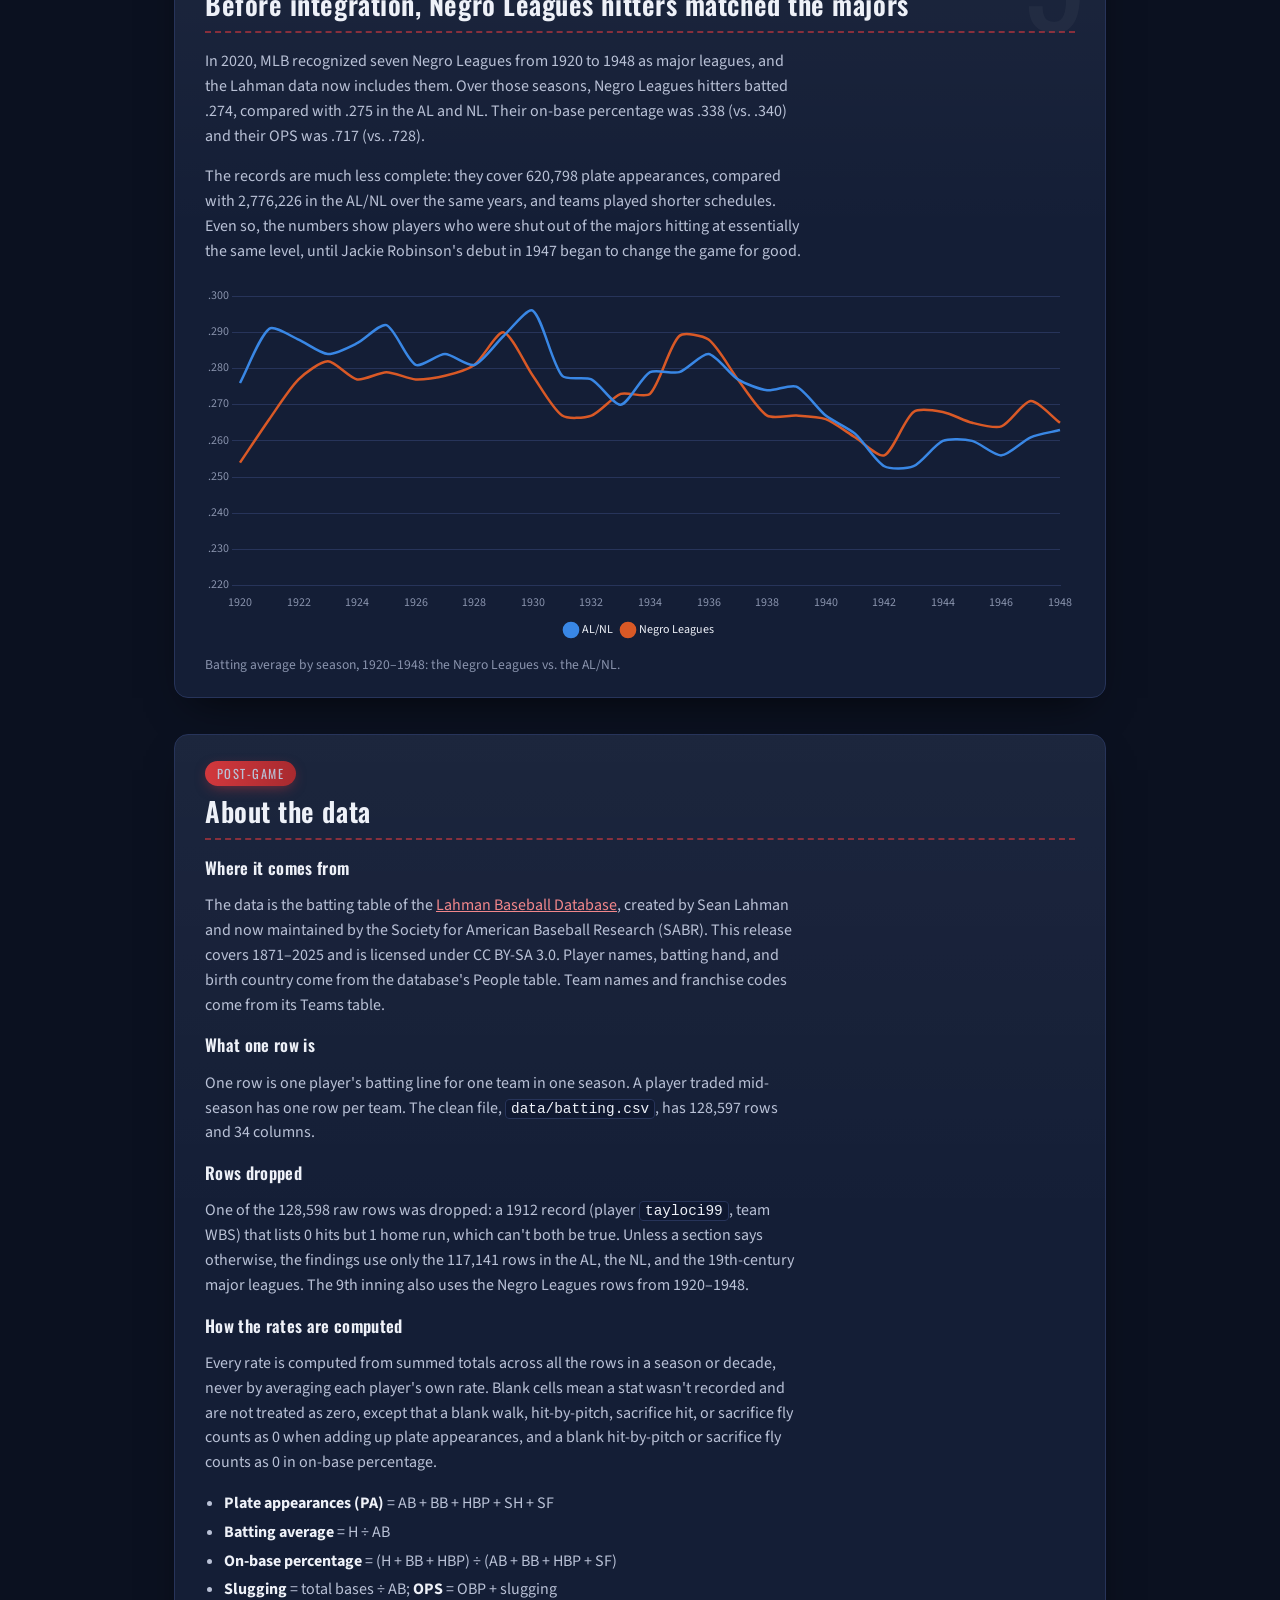
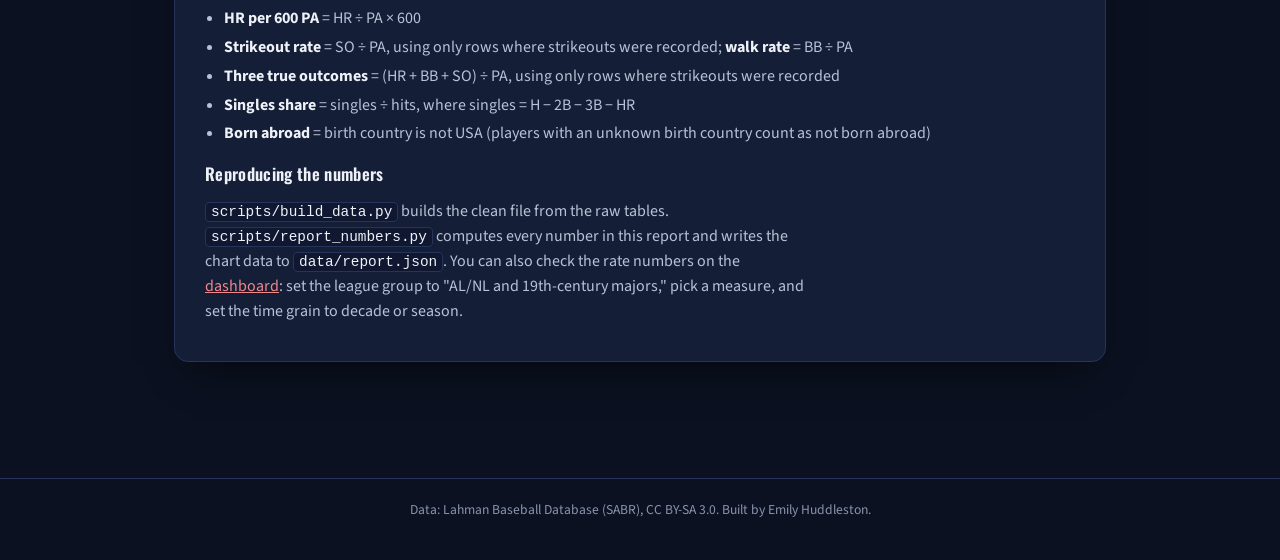
==== commit 3ff78113: "Rebuild 7th-inning stretch with cheers celebration (no music)" ====
--- a/index.html
+++ b/index.html
@@ -175,45 +175,19 @@
       </figure>
     </section>
 
-    <!-- ================= 7th-inning stretch (scroll-driven animation) ================= -->
+    <!-- ================= 7th-inning stretch (scroll-driven animation) =================
+         Scrolling DOWN through this tall section stretches the fan; scrolling up never
+         un-stretches him. At the end, two neighbors slide in for a cheers and confetti
+         falls. -->
     <section class="stretch" id="stretch" aria-label="Seventh-inning stretch">
       <div class="stretch-stage">
-        <p class="kicker">Between the 6th and 7th</p>
         <h2 class="stretch-title">Seventh-Inning Stretch</h2>
-        <svg class="fan" viewBox="0 0 240 340" aria-hidden="true">
-          <!-- stadium seats behind the fan -->
-          <g class="seats">
-            <rect x="0" y="250" width="240" height="14" rx="3"/>
-            <rect x="0" y="276" width="240" height="14" rx="3"/>
-            <rect x="0" y="302" width="240" height="14" rx="3"/>
-          </g>
-          <!-- legs (stay planted) -->
-          <g class="legs">
-            <rect x="98" y="236" width="16" height="84" rx="7"/>
-            <rect x="126" y="236" width="16" height="84" rx="7"/>
-            <ellipse cx="104" cy="322" rx="14" ry="7"/>
-            <ellipse cx="136" cy="322" rx="14" ry="7"/>
-          </g>
-          <!-- torso: stretches taller as you scroll -->
-          <g class="torso">
-            <rect x="90" y="168" width="60" height="76" rx="16"/>
-            <text x="120" y="222" text-anchor="middle">7</text>
-          </g>
-          <!-- head, cap and arms ride up with the top of the torso -->
-          <g class="upper">
-            <g class="arm arm-l"><rect x="80" y="172" width="13" height="58" rx="6.5"/><circle cx="86.5" cy="232" r="8"/></g>
-            <g class="arm arm-r"><rect x="147" y="172" width="13" height="58" rx="6.5"/><circle cx="153.5" cy="232" r="8"/></g>
-            <rect x="113" y="152" width="14" height="18" rx="4" class="neck"/>
-            <circle cx="120" cy="136" r="24" class="head"/>
-            <path d="M96 132 Q98 104 120 104 Q142 104 144 132 Z" class="cap"/>
-            <path d="M140 128 L164 132 L140 136 Z" class="cap"/>
-            <g class="face">
-              <circle cx="112" cy="138" r="2.6"/><circle cx="128" cy="138" r="2.6"/>
-              <path class="mouth" d="M111 149 Q120 156 129 149"/>
-            </g>
-          </g>
-        </svg>
-        <p class="stretch-text">Stand up, reach for the sky, and keep scrolling. The 7th inning is coming up.</p>
+        <div class="fan-wrap">
+          <svg class="fan" id="fan" viewBox="0 0 520 360" aria-hidden="true"><!-- drawn by js/report.js --></svg>
+          <p class="cheers" aria-hidden="true">Cheers!</p>
+          <canvas class="confetti" id="confetti" aria-hidden="true"></canvas>
+        </div>
+        <p class="stretch-text" aria-live="polite">Stand up, reach for the sky, and keep scrolling. The 7th inning is coming up.</p>
         <div class="stretch-meter" aria-hidden="true"><span></span></div>
       </div>
     </section>
--- a/css/report.css
+++ b/css/report.css
@@ -169,33 +169,100 @@
   margin: 0 0 8px;
   color: var(--chalk);
 }
+.fan-wrap {
+  position: relative;
+  width: min(100%, 700px);
+}
 .fan {
-  height: min(52vh, 440px);
-  width: auto;
+  display: block;
+  width: 100%;
+  height: auto;
+  max-height: 54vh;
   overflow: visible;
 }
-.fan .seats rect { fill: rgba(255,255,255,0.06); }
-.fan .legs rect, .fan .legs ellipse { fill: #2a3b66; }
-.fan .torso rect { fill: var(--accent); }
-.fan .torso text { fill: #fff; font-family: var(--font-head); font-size: 34px; }
-.fan .arm rect { fill: var(--accent); }
-.fan .arm circle, .fan .head, .fan .neck { fill: #e8c19a; }
-.fan .cap { fill: #1f4fa3; }
-.fan .face circle { fill: #1b2340; }
-.fan .mouth { fill: none; stroke: #1b2340; stroke-width: 2.5; stroke-linecap: round; }
-
-/* transforms driven by --p (0 → 1) set from js/report.js as you scroll */
-.fan .torso {
+.confetti { position: absolute; inset: -10% -10% 0; width: 120%; height: 110%; pointer-events: none; }
+
+/* ----- fan artwork ----- */
+.fan .seats rect { fill: rgba(255,255,255,0.05); stroke: rgba(255,255,255,0.06); }
+.fan .shadow { fill: rgba(0,0,0,0.35); }
+.fan .pants { fill: #e9e4d6; }
+.fan .shoe { fill: #1b2340; }
+.fan .sole { stroke: #f4efe2; stroke-width: 2; }
+.fan .j-red { fill: url(#g-red); }
+.fan .j-blue { fill: url(#g-blue); }
+.fan .j-green { fill: url(#g-green); }
+.fan .shade { fill: none; stroke: rgba(255,255,255,0.25); stroke-width: 2; }
+.fan .collar { fill: none; stroke: #f4efe2; stroke-width: 3; stroke-linejoin: round; }
+.fan .placket { stroke: rgba(255,255,255,0.35); stroke-width: 1.5; }
+.fan .btn { fill: #f4efe2; }
+.fan .num { fill: #f4efe2; font-family: var(--font-head); font-size: 26px; font-weight: 600; stroke: #1b2340; stroke-width: 1; paint-order: stroke; }
+.fan .belt { fill: #1b2340; }
+.fan .buckle { fill: var(--gold); }
+.fan .skin { fill: url(#g-skin); }
+.fan .jaw-shade { fill: rgba(150, 90, 50, 0.18); }
+.fan .cap { fill: #1b2340; }
+.fan .cap-seam { fill: none; stroke: rgba(255,255,255,0.25); stroke-width: 1.5; }
+.fan .brim { fill: #111829; }
+.fan .cap-btn { fill: var(--accent); }
+.fan .logo { fill: none; stroke: var(--accent-soft); stroke-width: 2; }
+.fan .brow { fill: none; stroke: #5a3a22; stroke-width: 2.2; stroke-linecap: round; }
+.fan .eye { fill: #1b2340; }
+.fan .cheek { fill: #e0736b; opacity: 0.35; }
+.fan .mouth { fill: none; stroke: #6b2a1e; stroke-width: 2.5; stroke-linecap: round; }
+.fan .mouth-open { fill: #6b2a1e; opacity: 0; }
+.fan .cup { fill: url(#g-cup); stroke: rgba(0,0,0,0.25); stroke-width: 1; }
+.fan .cup-band { stroke: #fff; stroke-width: 2; opacity: 0.7; }
+.fan .foam { fill: #fffaf0; }
+.fan .clink path { stroke: var(--gold); stroke-width: 3; stroke-linecap: round; }
+
+/* ----- the stretch: only the main fan moves with --p ----- */
+.fan .main .torso {
   transform-box: view-box;
-  transform-origin: 120px 244px;
+  transform-origin: 260px 254px;
   transform: scaleY(calc(1 + var(--p, 0) * 1.1));
 }
-.fan .upper { transform: translateY(calc(var(--p, 0) * -83.6px)); }   /* 76px torso x 1.1 */
-.fan .arm { transform-box: view-box; }
-.fan .arm-l { transform-origin: 86.5px 176px; transform: rotate(calc(var(--p, 0) * 160deg)); }
-.fan .arm-r { transform-origin: 153.5px 176px; transform: rotate(calc(var(--p, 0) * -160deg)); }
-.fan .face { transform-box: view-box; transform-origin: 120px 150px; }
-.stretch-text { color: var(--ink-soft); max-width: 46ch; margin: 10px auto 14px; }
+.fan .main .upper { transform: translateY(calc(var(--p, 0) * -94.6px)); }   /* 86px torso x 1.1 */
+.fan .arm { transform-box: view-box; transition: transform 0.6s cubic-bezier(0.3, 1.4, 0.5, 1); }
+.fan .main .arm-l { transform-origin: 232px 182px; transform: rotate(calc(var(--p, 0) * 160deg)); transition: none; }
+.fan .main .arm-r { transform-origin: 288px 182px; transform: rotate(calc(var(--p, 0) * -160deg)); transition: none; }
+.fan .cup-g { transform-box: view-box; transform-origin: 288.5px 240px; opacity: 0; transition: opacity 0.4s; }
+.fan .main .cup-g { transform: rotate(calc(var(--p, 0) * 160deg)); }   /* keeps the cup upright */
+
+/* ----- celebration (class added by JS at the end of the stretch) ----- */
+.fan .side { opacity: 0; transition: opacity 0.5s ease, transform 0.7s cubic-bezier(0.2, 0.9, 0.3, 1.2); transform: translateX(-120px); }
+.fan .side .arm-r { transform-origin: 288px 182px; }
+.celebrate .fan .side { opacity: 1; transform: none; }
+.celebrate .fan .side .arm-r { transform: rotate(-135deg); transition-delay: 0.5s; }
+.celebrate .fan .side .cup-g { transform: rotate(135deg); opacity: 1; transition: opacity 0.3s 0.5s, transform 0.6s cubic-bezier(0.3, 1.4, 0.5, 1) 0.5s; }
+.celebrate .fan .main .cup-g { opacity: 1; }
+.celebrate .fan .mouth { opacity: 0; }
+.celebrate .fan .mouth-open { opacity: 1; }
+.fan .clink { opacity: 0; transform-box: fill-box; transform-origin: center; }
+.celebrate .fan .clink { animation: clink 0.9s ease-out 1s both; }
+@keyframes clink { 0% { opacity: 0; transform: scale(0.3); } 30% { opacity: 1; } 100% { opacity: 0; transform: scale(1.6); } }
+.celebrate .fan .main { animation: hop 0.5s ease-in-out 0.9s 2; }
+@keyframes hop { 50% { transform: translateY(-10px); } }
+
+.cheers {
+  position: absolute;
+  left: 21%;
+  top: 10%;
+  margin: 0;
+  transform: translateX(-50%) scale(0.4) rotate(-8deg);
+  font-family: var(--font-head);
+  font-size: clamp(1.6rem, 4vw, 2.6rem);
+  text-transform: uppercase;
+  letter-spacing: 0.08em;
+  color: var(--gold);
+  text-shadow: 0 0 18px rgba(227, 180, 95, 0.6), 0 3px 0 #7a4f10;
+  opacity: 0;
+  pointer-events: none;
+}
+.celebrate .cheers { animation: pop 0.6s cubic-bezier(0.2, 1.6, 0.4, 1) 1s both; }
+@keyframes pop { to { opacity: 1; transform: translateX(-50%) scale(1) rotate(-8deg); } }
+
+
+.stretch-text { color: var(--ink-soft); max-width: 46ch; margin: 8px auto 12px; min-height: 3em; }
 .stretch-meter {
   width: min(360px, 70%);
   height: 8px;
@@ -211,8 +278,9 @@
   background: linear-gradient(90deg, var(--accent), var(--gold));
 }
 @media (prefers-reduced-motion: reduce) {
-  .stretch { height: auto; }
-  .stretch-stage { position: static; height: auto; padding: 32px 16px; }
+  .fan .side, .fan .arm, .fan .cup-g { transition: none; }
+  .celebrate .fan .main, .celebrate .fan .clink, .celebrate .cheers { animation: none; }
+  .celebrate .cheers { opacity: 1; transform: translateX(-50%) rotate(-8deg); }
 }
 
 /* ---------- Finding sections ---------- */
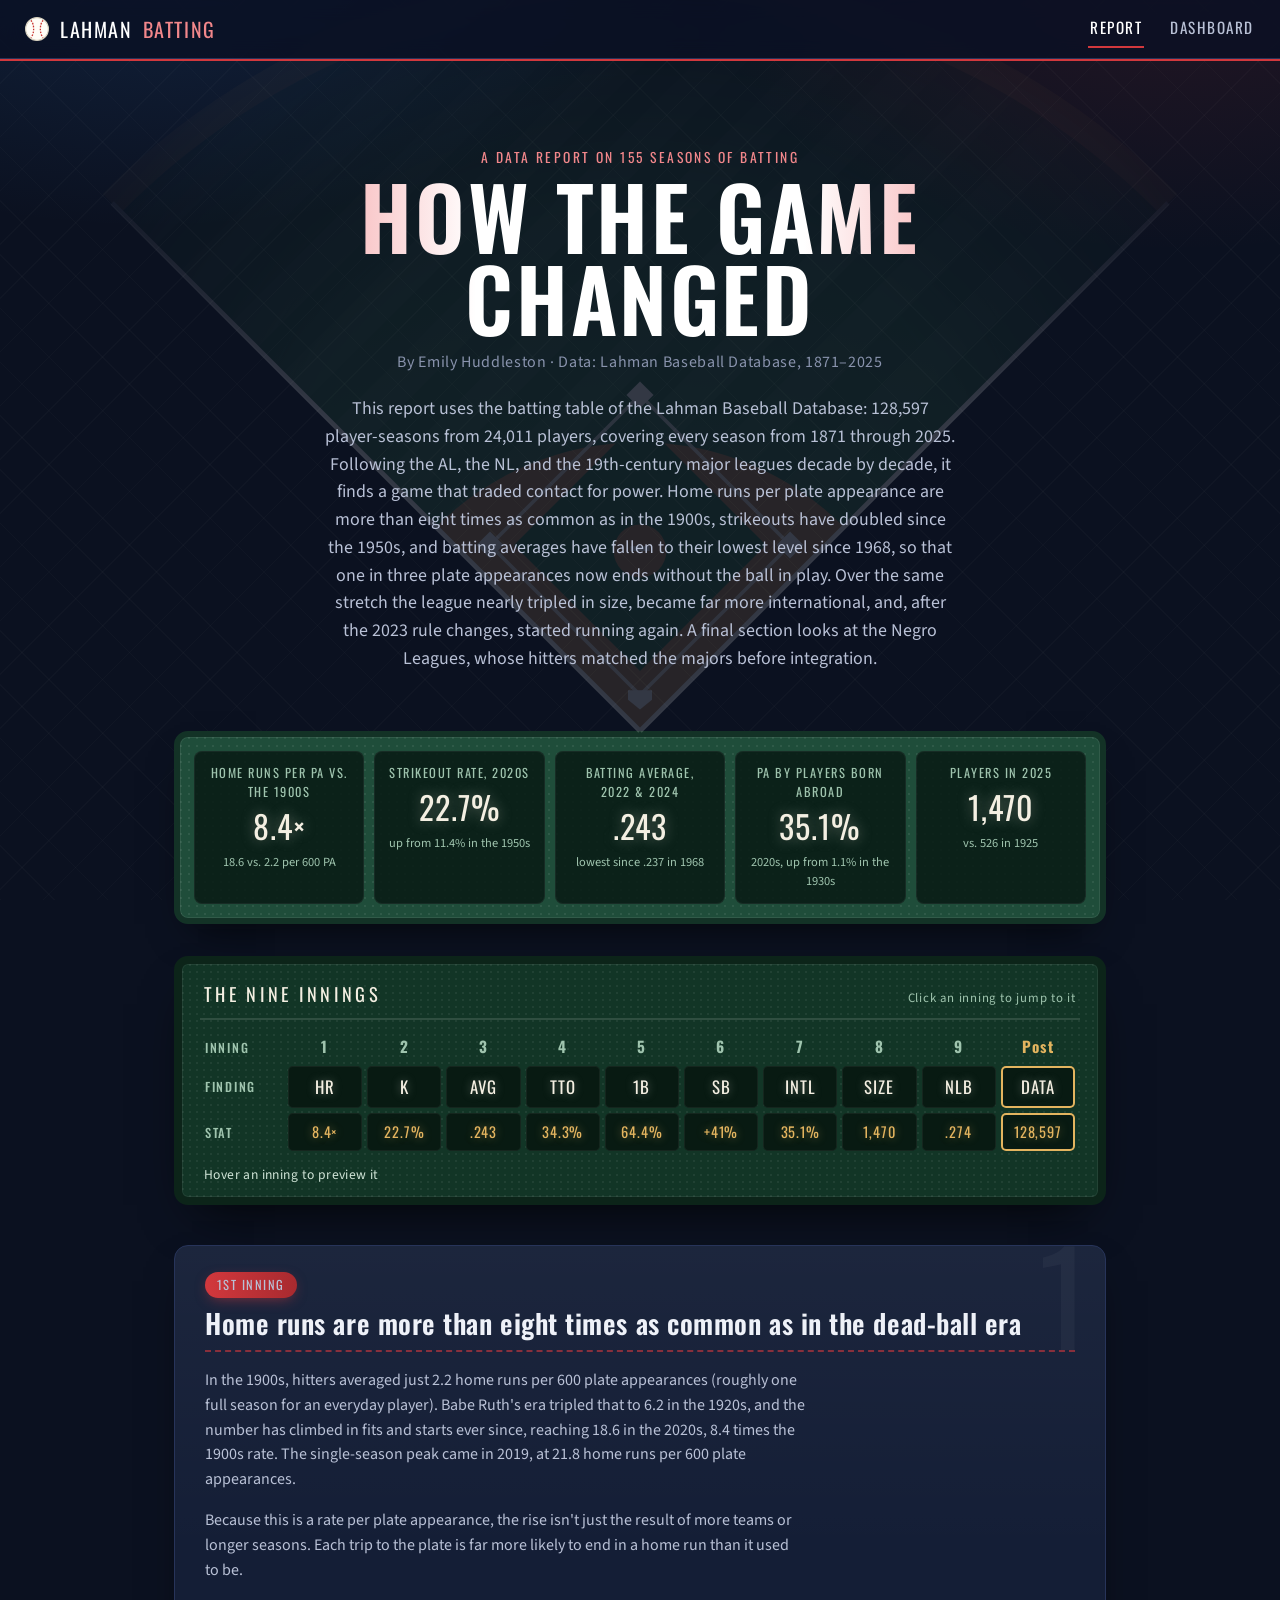
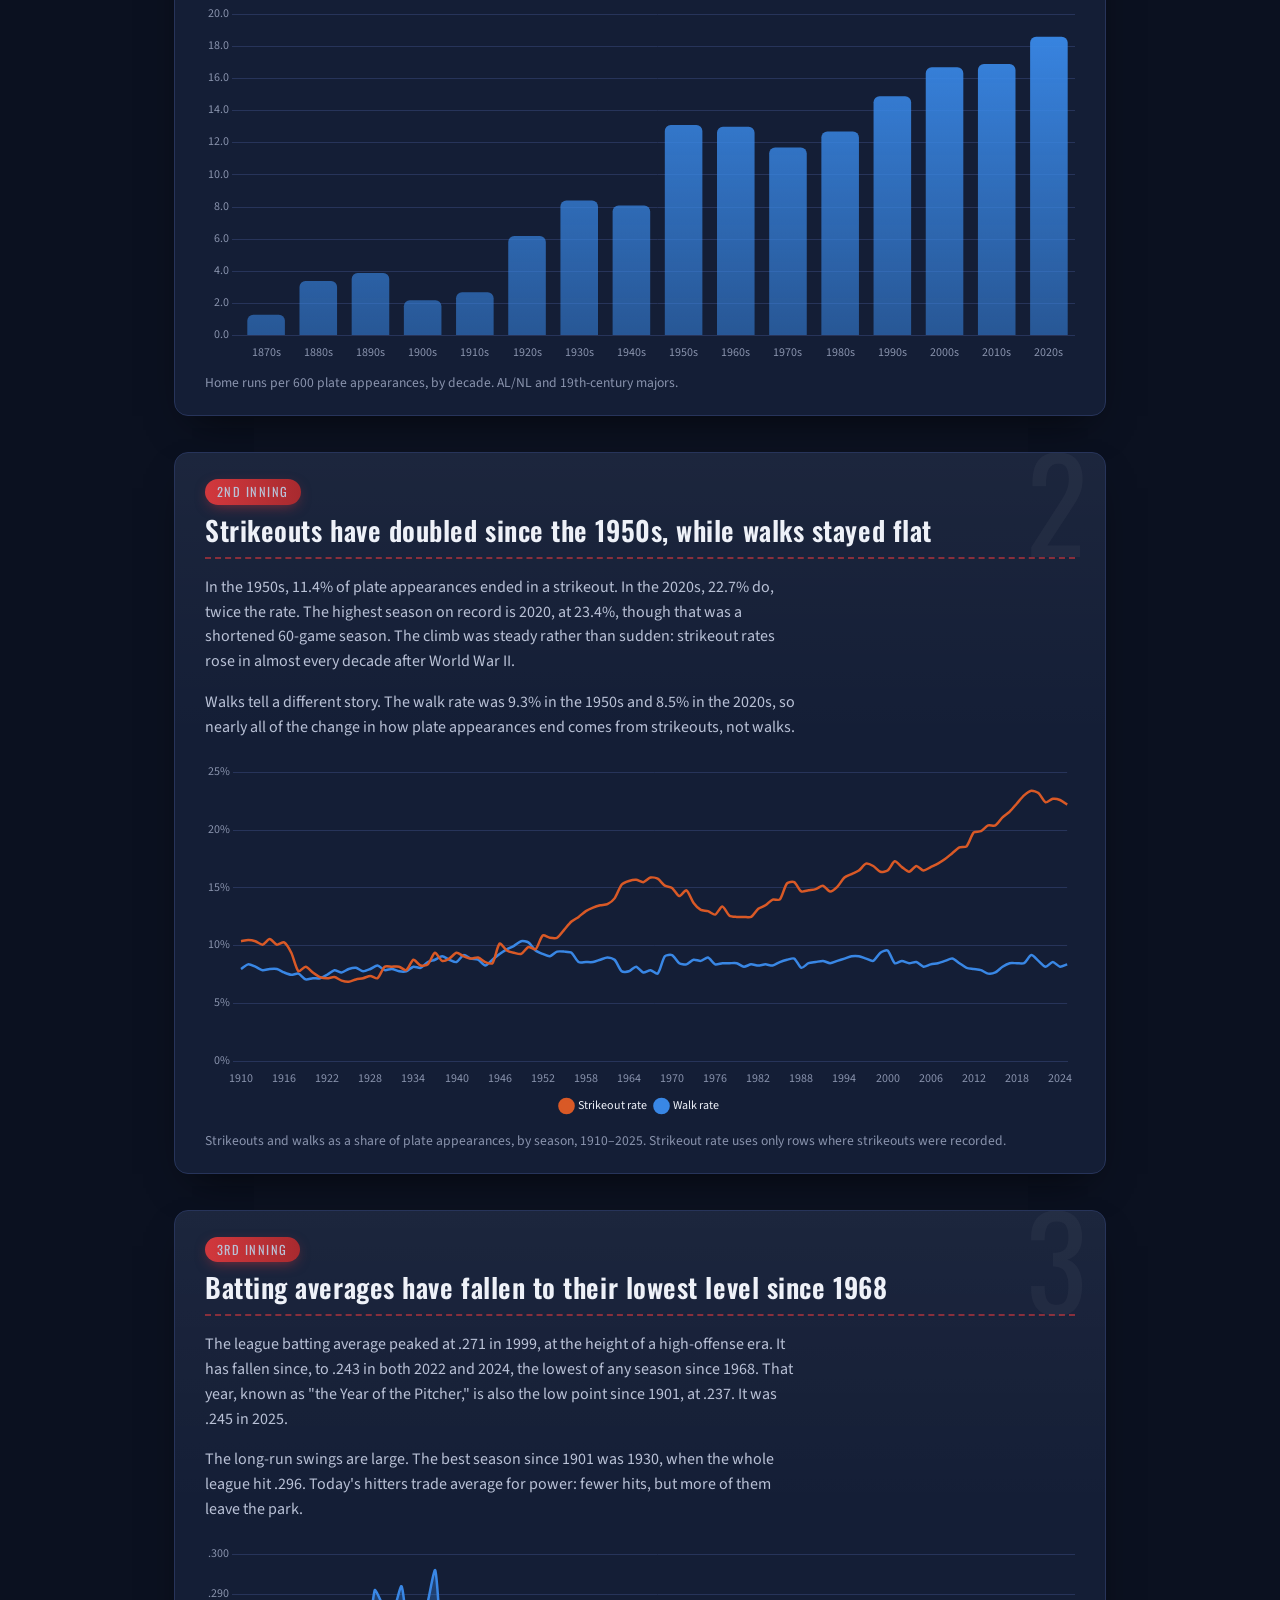
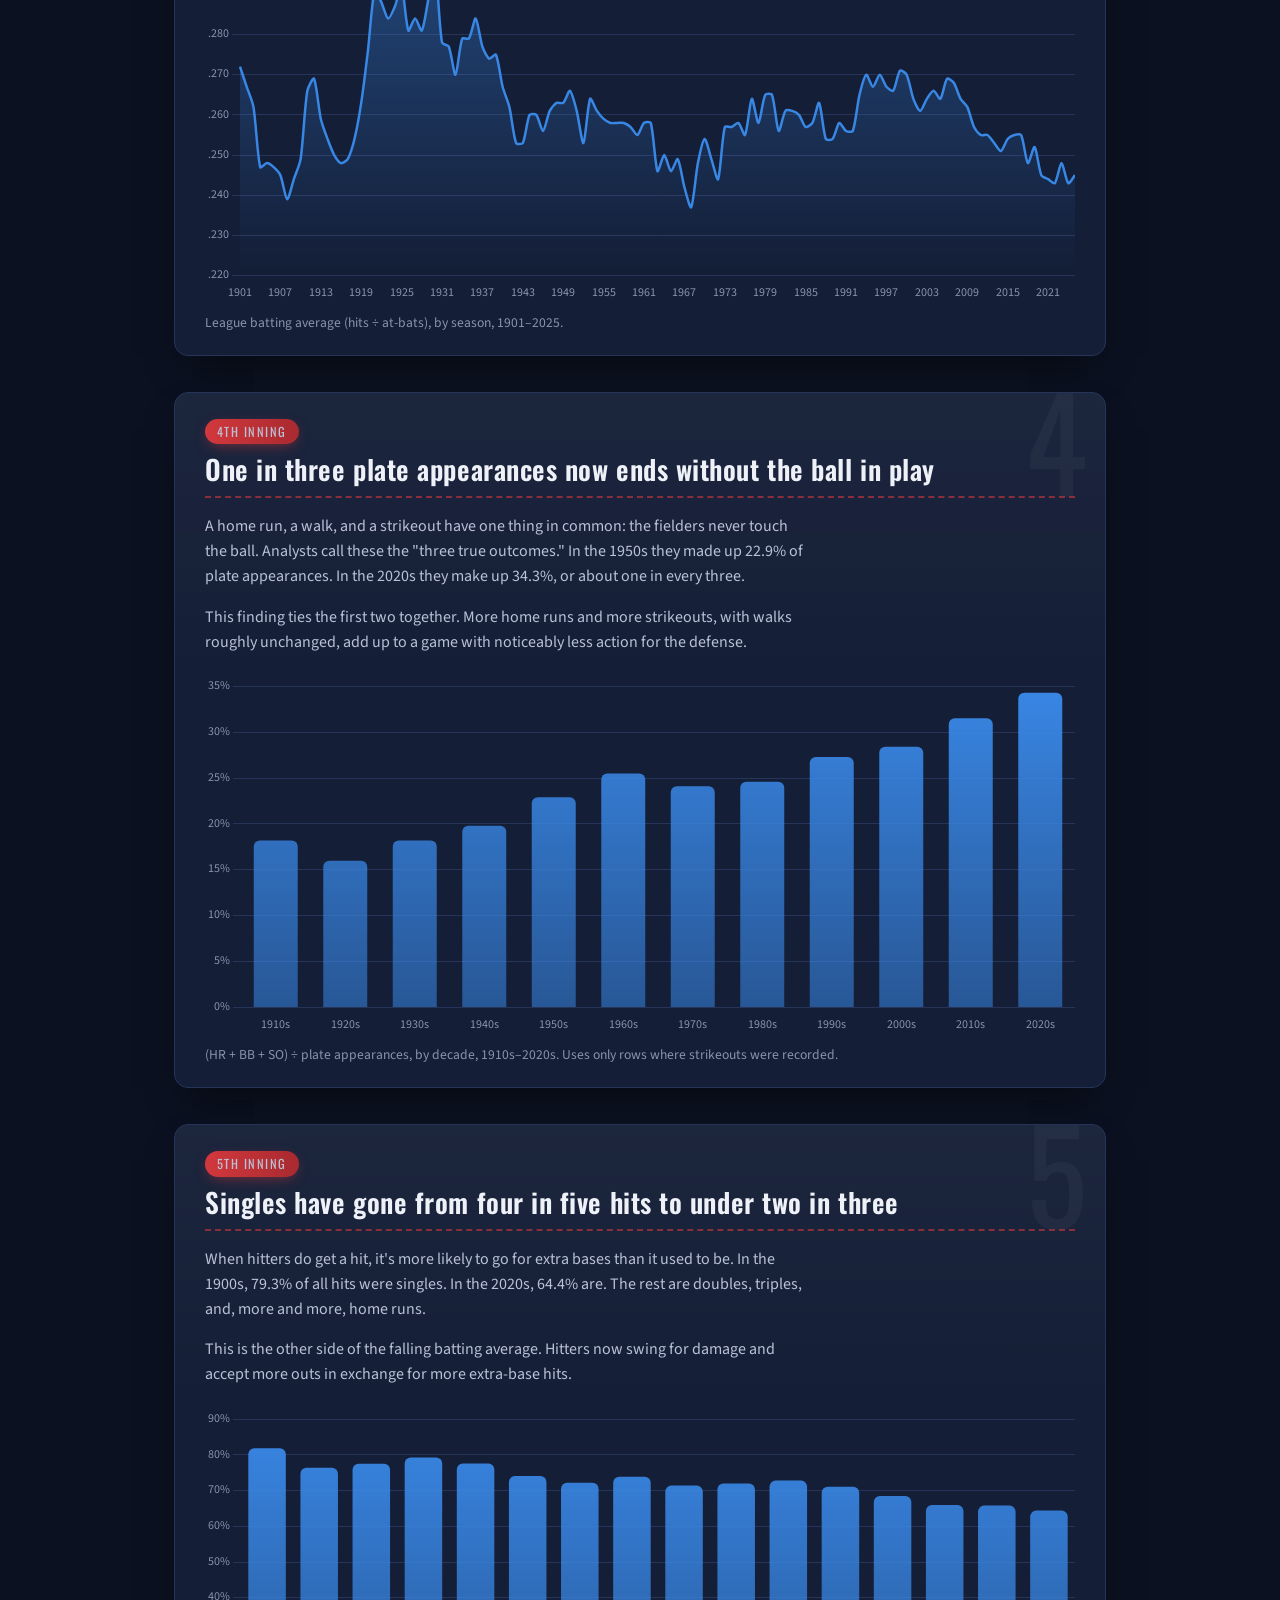
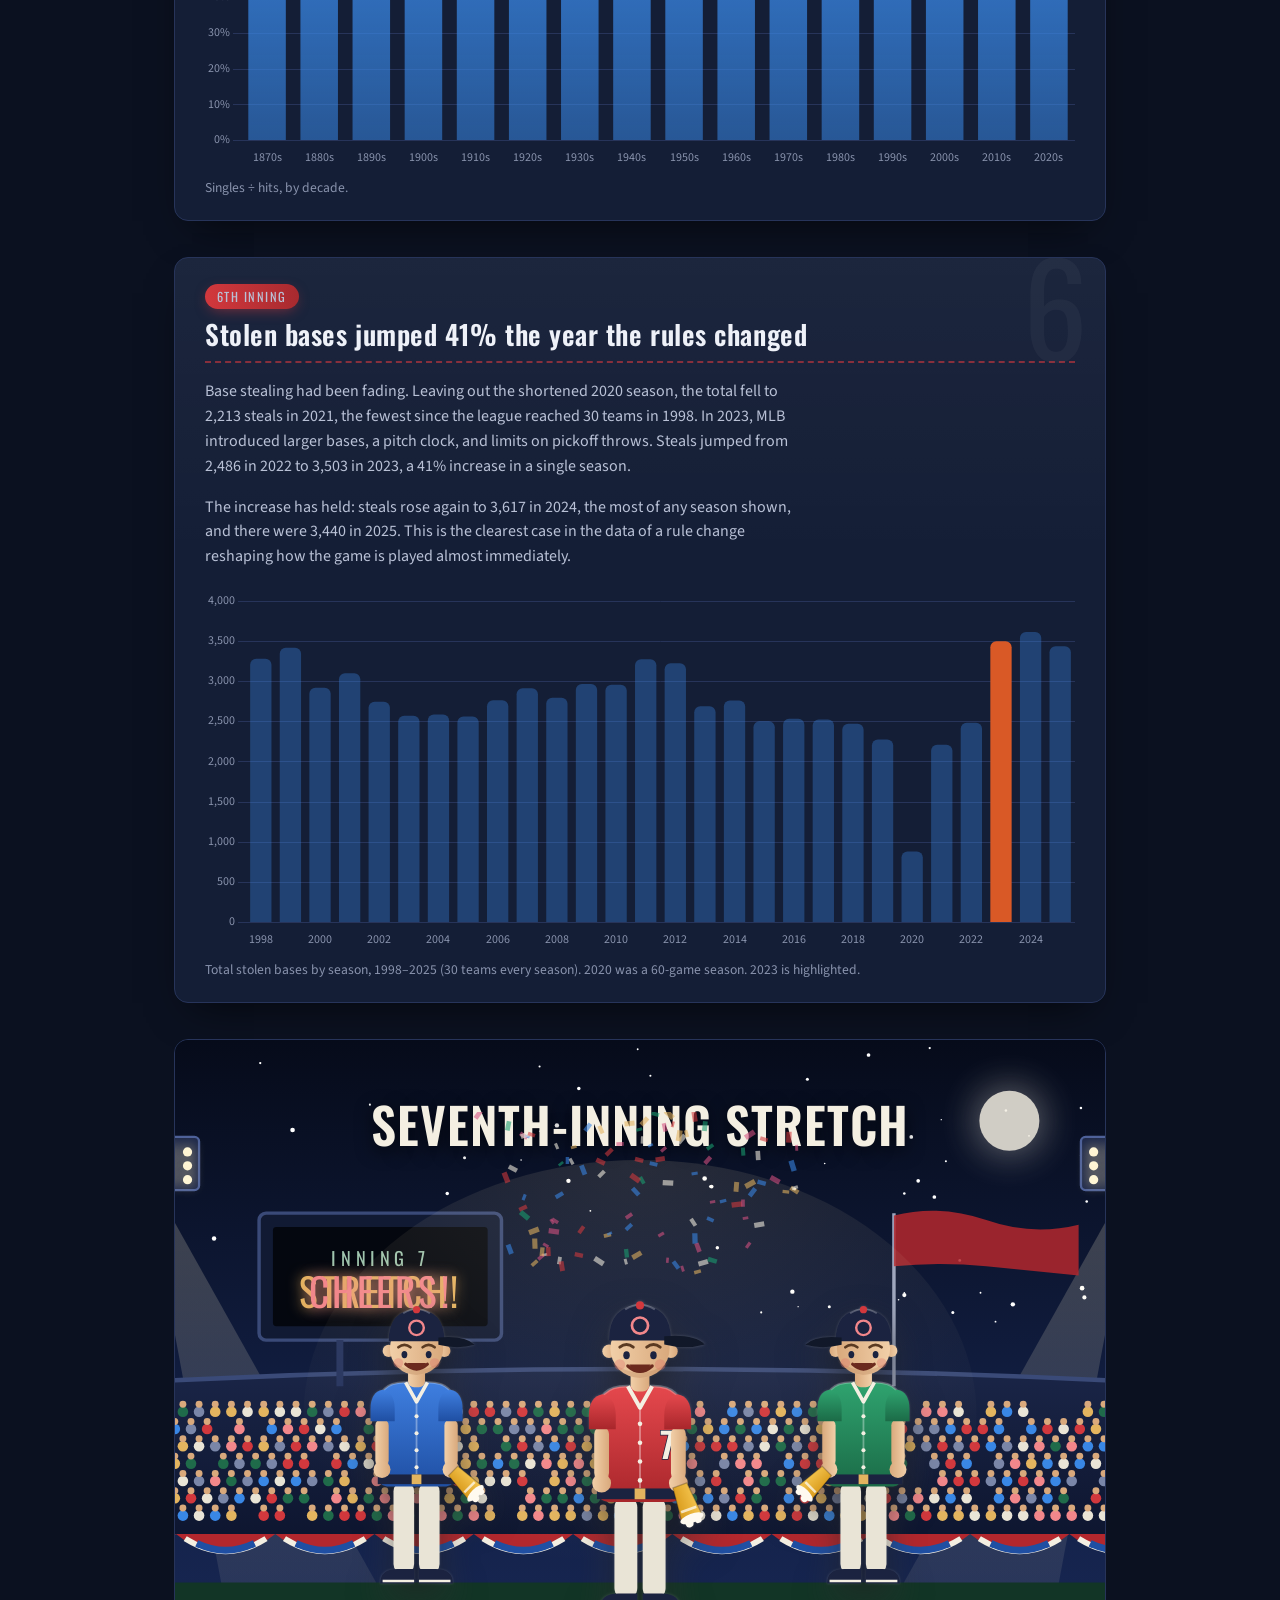
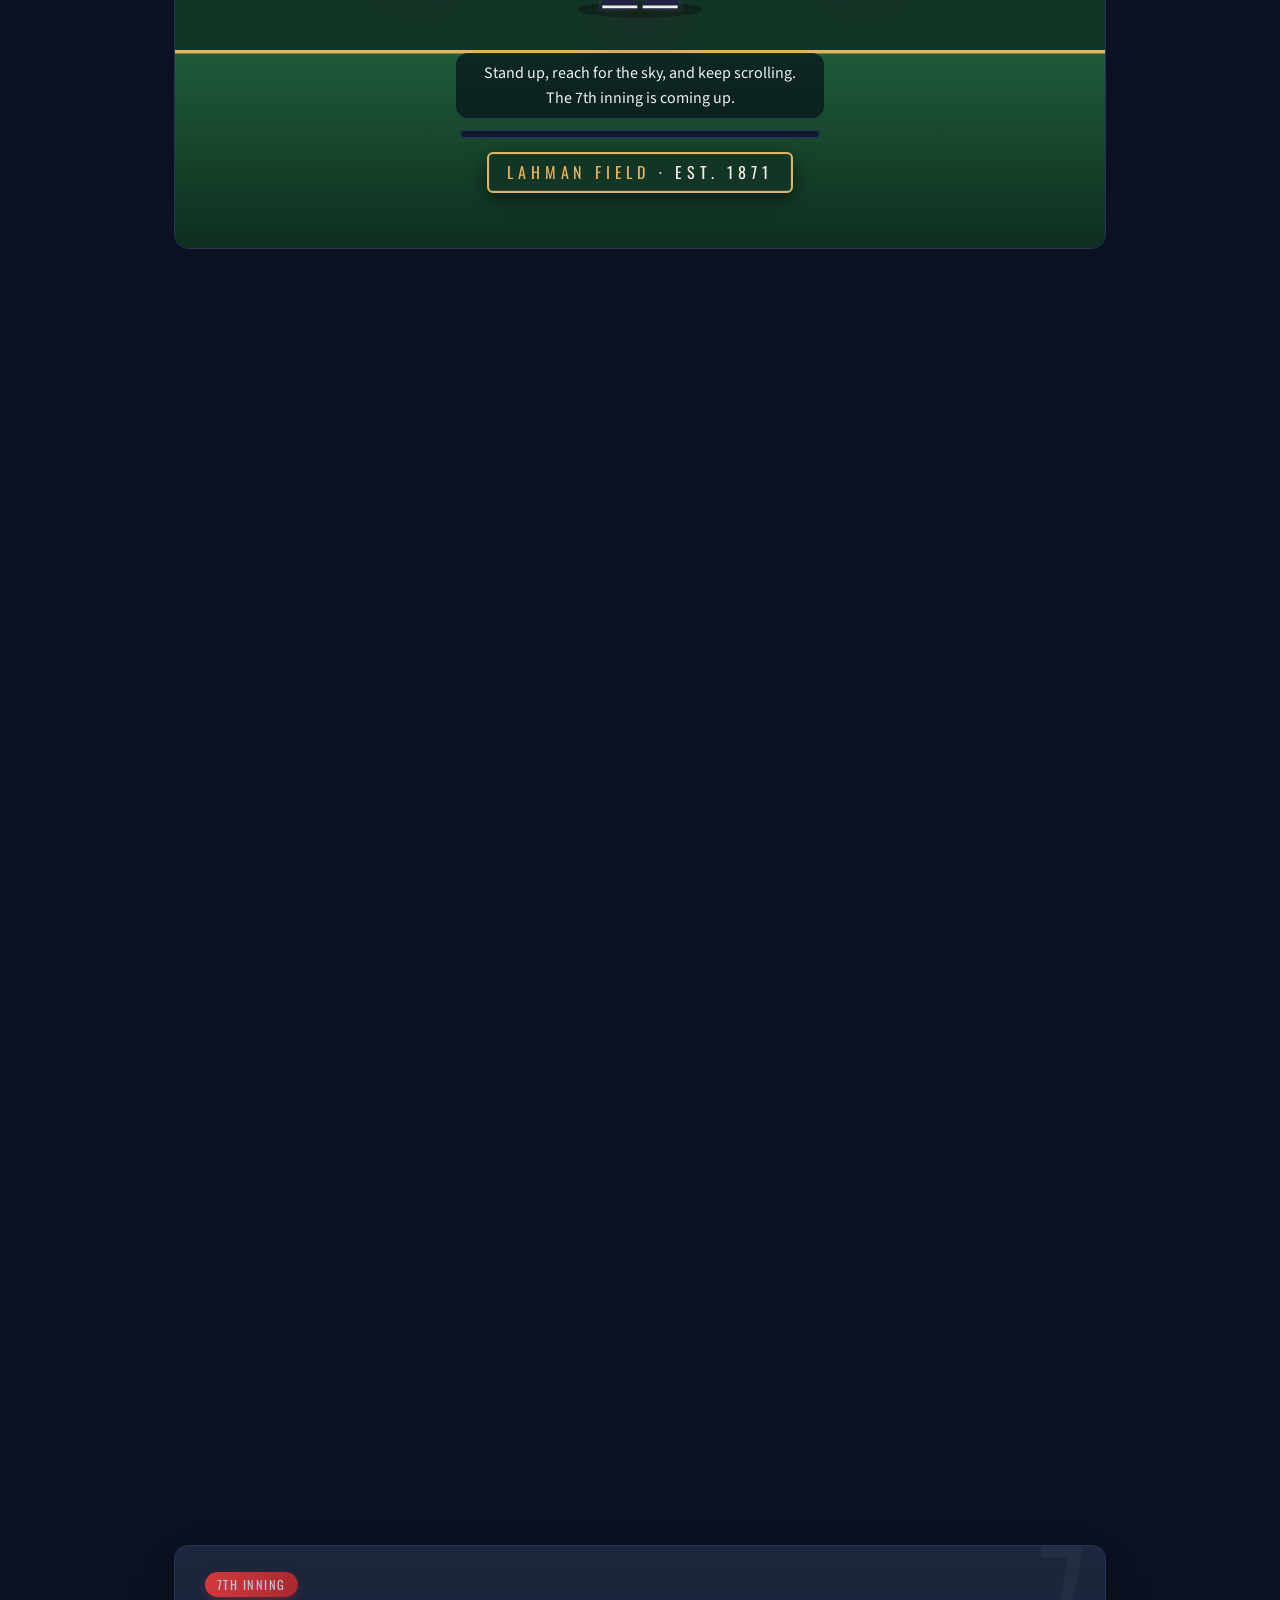
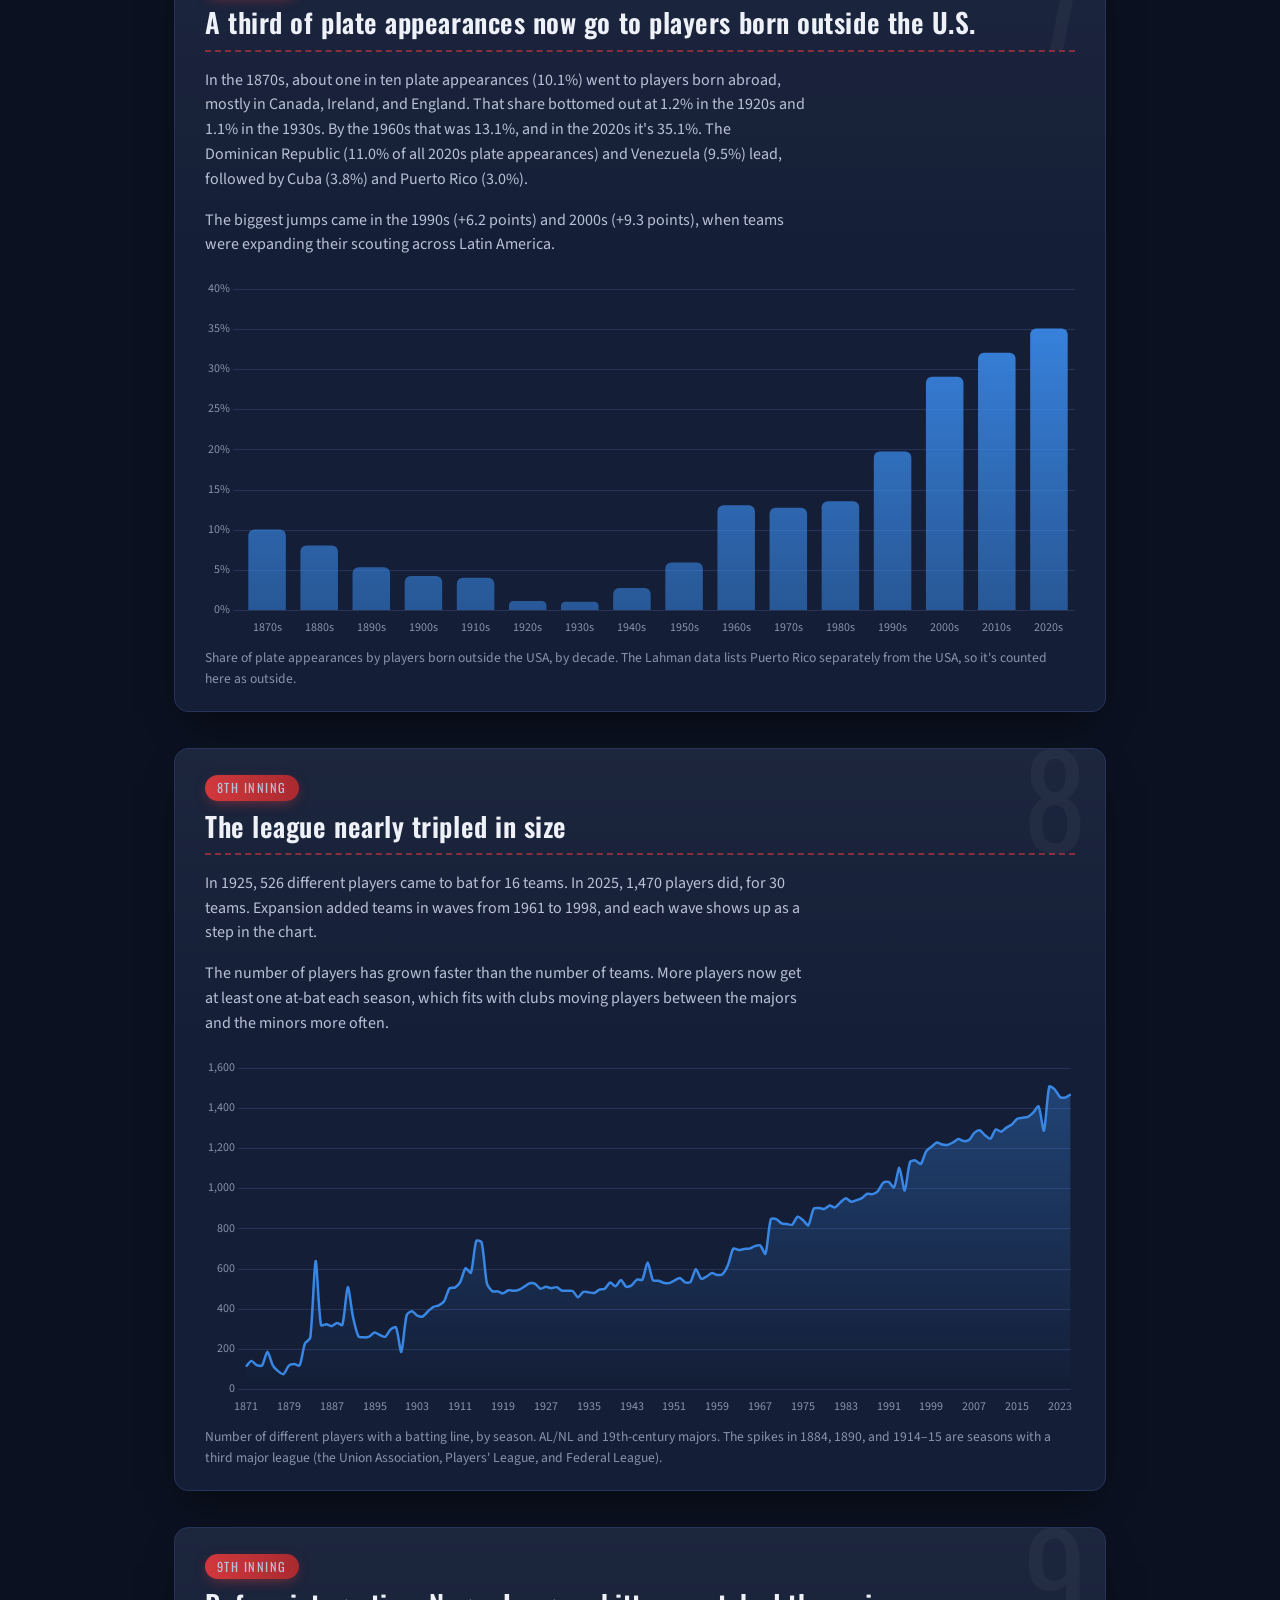
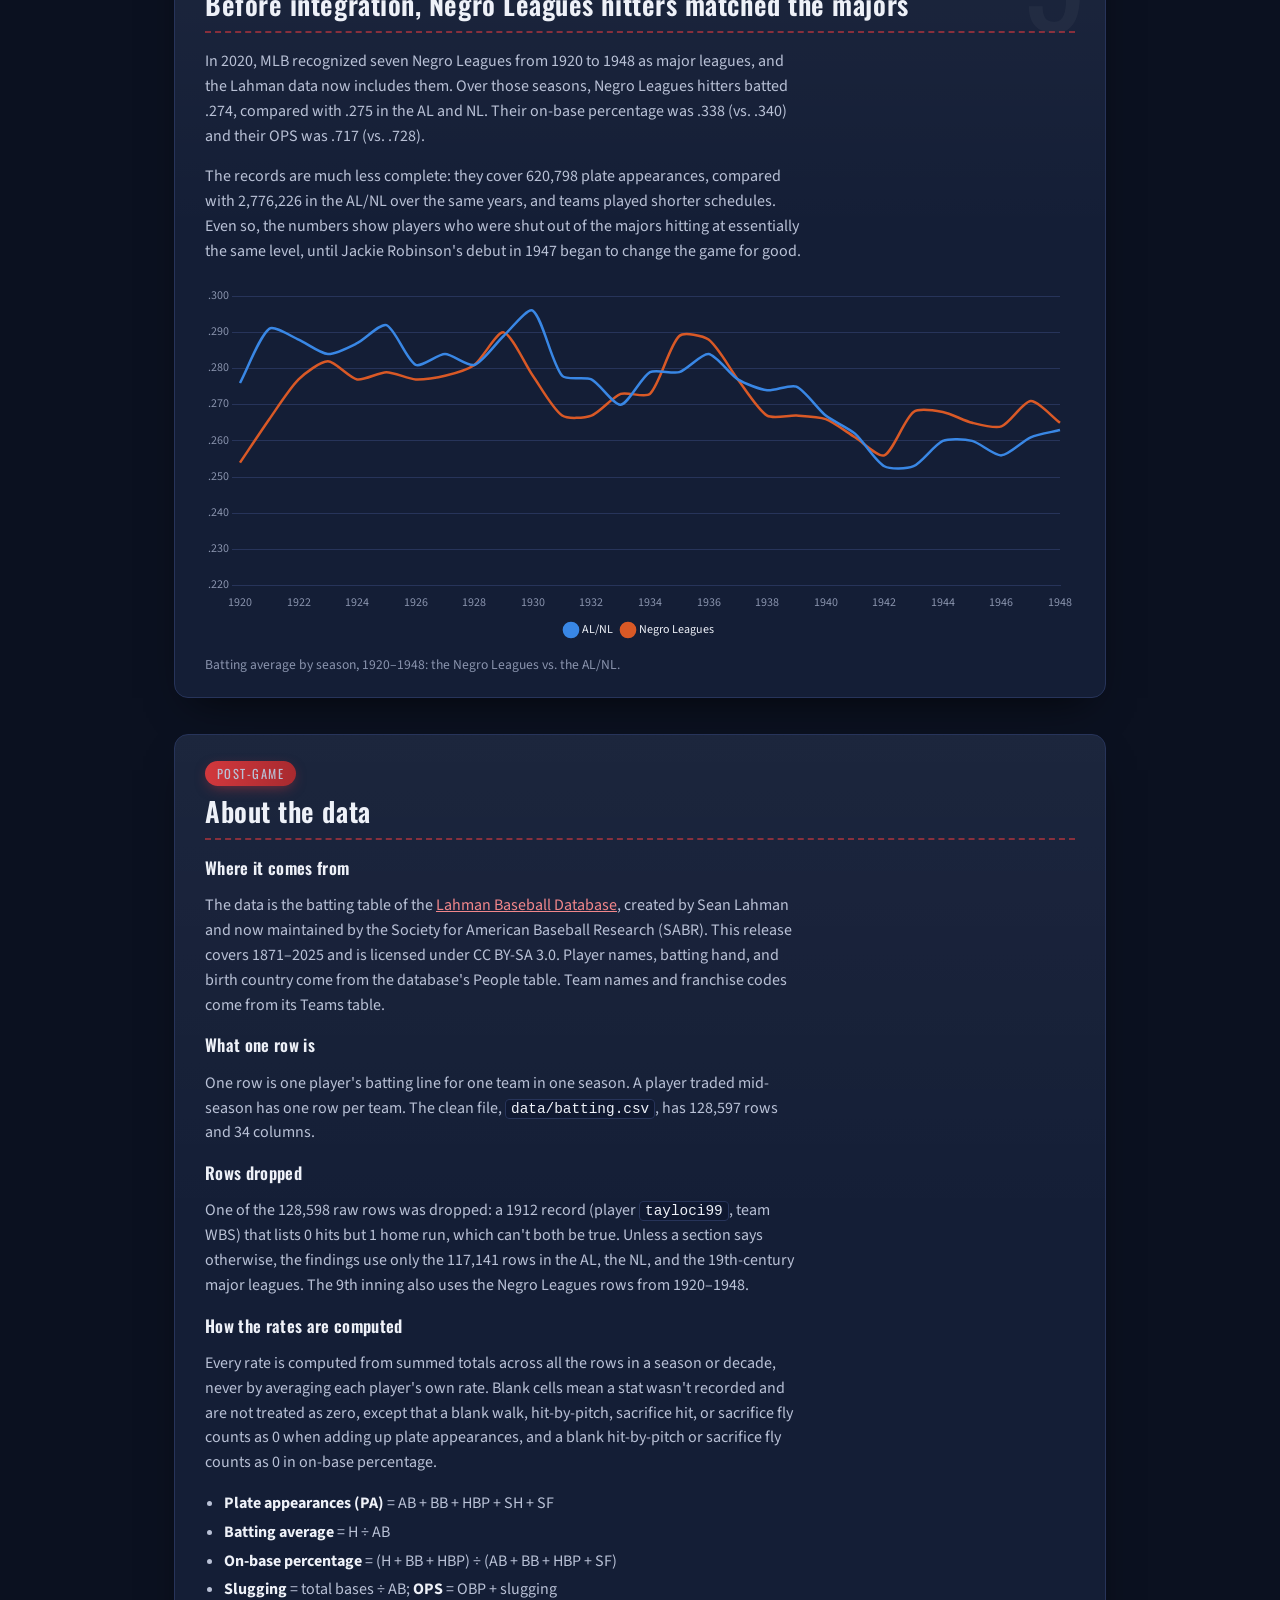
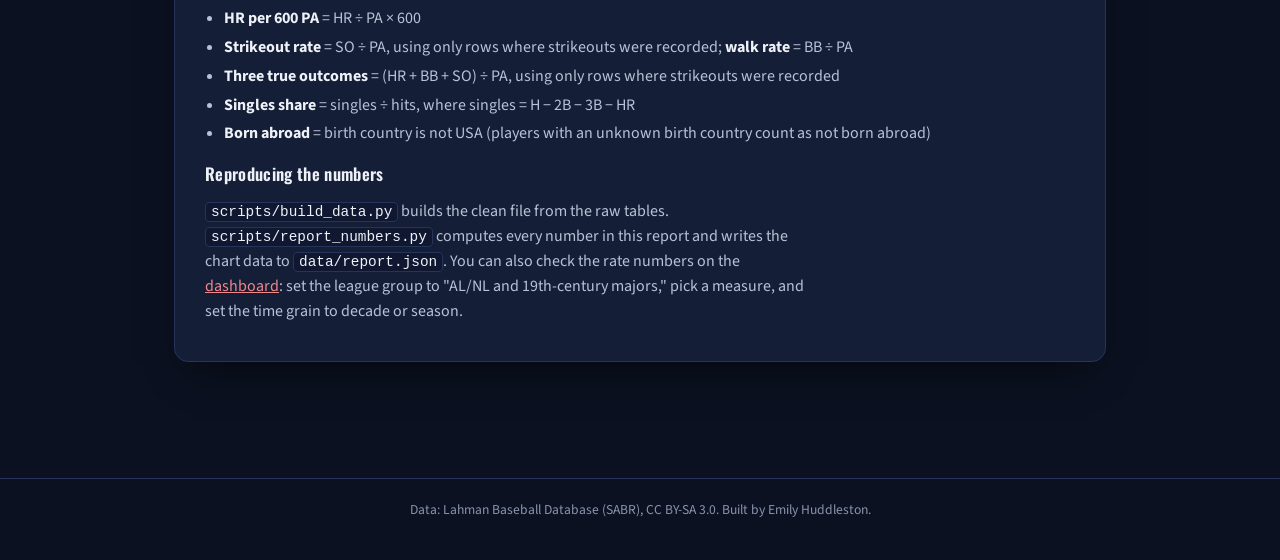
==== commit 90a88b7d: "Add Step Up to the Plate batting game; move Lahman Field sign" ====
--- a/index.html
+++ b/index.html
@@ -189,6 +189,7 @@
         </div>
         <p class="stretch-text" aria-live="polite">Stand up, reach for the sky, and keep scrolling. The 7th inning is coming up.</p>
         <div class="stretch-meter" aria-hidden="true"><span></span></div>
+        <p class="park-sign" aria-hidden="true"><span>Lahman Field</span> · Est. 1871</p>
       </div>
     </section>
 
--- a/css/report.css
+++ b/css/report.css
@@ -161,7 +161,50 @@
   border: 1px solid var(--rule);
   overflow: hidden;
 }
+/* stadium backdrop (drawn by js/report.js) sits behind the stage content */
+.stretch-stage > *:not(.stadium) { position: relative; z-index: 1; }
+.stadium { position: absolute; inset: 0; width: 100%; height: 100%; z-index: 0; }
+.stadium::after { content: none; }
+.stadium .star { fill: #fff; animation: twinkle 3.5s ease-in-out infinite; }
+@keyframes twinkle { 50% { opacity: 0.25; } }
+.stadium .moon { fill: #f4efe2; opacity: 0.85; filter: drop-shadow(0 0 18px rgba(244,239,226,0.6)); }
+.stadium .beam { fill: url(#st-beam); }
+.stadium .tower { fill: #26345f; }
+.stadium .truss { stroke: #3a4a78; stroke-width: 2; }
+.stadium .lamp-bank { fill: #1c2749; stroke: #4b5f99; stroke-width: 2; }
+.stadium .bulb { fill: #fff6d6; filter: drop-shadow(0 0 6px #ffe9a8); }
+.stadium .deck-lip { fill: none; stroke: #3a4a78; stroke-width: 4; }
+.stadium .crowd { transform-box: fill-box; animation: wave 1.6s ease-in-out infinite; animation-play-state: paused; }
+.stadium .crowd .head { fill: #d9a97c; }
+.stretch.waving .stadium .crowd { animation-play-state: running; }
+.celebrate .stadium .crowd { animation-duration: 0.5s; }
+@keyframes wave { 0%, 60%, 100% { transform: translateY(0); } 30% { transform: translateY(-7px); } }
+.stadium .bunt { fill: #b3272d; }
+.stadium .bunt-w { fill: none; stroke: #f4efe2; stroke-width: 5; }
+.stadium .bunt-b { fill: none; stroke: #1f4fa3; stroke-width: 6; }
+.stadium .wall { fill: #123526; }
+.stadium .wall-cap { stroke: var(--gold); stroke-width: 3; }
+.stadium .wall-text { font-family: var(--font-head); font-size: 22px; letter-spacing: 0.3em; fill: rgba(244,239,226,0.35); }
+.stadium .board-frame { fill: #111a33; stroke: #3a4a78; stroke-width: 3; }
+.stadium .board-screen { fill: #04070f; }
+.stadium .board-small { font-family: var(--font-head); font-size: 16px; letter-spacing: 0.25em; fill: #9fc4ae; }
+.stadium .board-big { font-family: var(--font-head); font-size: 34px; letter-spacing: 0.08em; fill: var(--gold); filter: drop-shadow(0 0 6px rgba(227,180,95,0.8)); }
+.stadium .cheers-word { opacity: 0; fill: #f2878b; filter: drop-shadow(0 0 6px rgba(242,135,139,0.9)); }
+.celebrate .stadium .stretch-word { opacity: 0; }
+.celebrate .stadium .cheers-word { opacity: 1; animation: blink 0.5s steps(2) 6; }
+@keyframes blink { 50% { opacity: 0.2; } }
+.stadium .board-leg { stroke: #26345f; stroke-width: 6; }
+.stadium .flagpole { stroke: #9aa3bd; stroke-width: 3; }
+.stadium .flag { fill: #b3272d; opacity: 0.85; transform-box: fill-box; transform-origin: left center; animation: flutter 2.4s ease-in-out infinite; }
+@keyframes flutter { 50% { transform: skewY(-3deg) scaleX(0.96); } }
+@media (prefers-reduced-motion: reduce) {
+  .stadium .star, .stadium .crowd, .stadium .flag, .celebrate .stadium .cheers-word { animation: none; }
+}
+/* fans pop off the backdrop */
+.fan .main, .fan .side-pos { filter: drop-shadow(0 12px 14px rgba(0,0,0,0.55)) drop-shadow(0 0 1px rgba(255,255,255,0.25)); }
+
 .stretch-title {
+  text-shadow: 0 4px 18px rgba(0,0,0,0.7);
   font-size: clamp(1.4rem, 4.6vw, 3.1rem);
   text-transform: uppercase;
   letter-spacing: calc(0.02em + var(--p, 0) * 0.12em);   /* the letters stretch too */
@@ -183,7 +226,7 @@
 .confetti { position: absolute; inset: -10% -10% 0; width: 120%; height: 110%; pointer-events: none; }
 
 /* ----- fan artwork ----- */
-.fan .seats rect { fill: rgba(255,255,255,0.05); stroke: rgba(255,255,255,0.06); }
+.fan .seats rect { fill: rgba(10, 20, 40, 0.55); stroke: rgba(255,255,255,0.12); }
 .fan .shadow { fill: rgba(0,0,0,0.35); }
 .fan .pants { fill: #e9e4d6; }
 .fan .shoe { fill: #1b2340; }
@@ -262,7 +305,19 @@
 @keyframes pop { to { opacity: 1; transform: translateX(-50%) scale(1) rotate(-8deg); } }
 
 
-.stretch-text { color: var(--ink-soft); max-width: 46ch; margin: 8px auto 12px; min-height: 3em; }
+.stretch-text {
+  color: var(--ink);
+  max-width: 46ch;
+  margin: 8px auto 12px;
+  min-height: 3em;
+  padding: 8px 18px;
+  border-radius: 12px;
+  background: rgba(6, 11, 26, 0.65);
+  backdrop-filter: blur(4px);
+  display: flex;
+  align-items: center;
+  justify-content: center;
+}
 .stretch-meter {
   width: min(360px, 70%);
   height: 8px;
@@ -329,3 +384,25 @@
 .formulas b { color: var(--ink); }
 .formulas { padding-left: 1.2em; }
 .formulas li { margin: 4px 0; }
+
+/* With the stadium backdrop, the video board shows "CHEERS!", so the floating
+   text, the old spotlight and the front seat rows are no longer needed. */
+.cheers { display: none; }
+.fan .spot { opacity: 0.35; }
+.fan .seats { display: none; }
+
+/* Ballpark name sign, placed below the fans so it's never covered */
+.park-sign {
+  margin: 14px 0 0;
+  padding: 6px 18px;
+  font-family: var(--font-head);
+  font-size: clamp(0.8rem, 1.6vw, 1rem);
+  letter-spacing: 0.3em;
+  text-transform: uppercase;
+  color: var(--chalk);
+  background: #123526;
+  border: 2px solid var(--gold);
+  border-radius: 6px;
+  box-shadow: 0 6px 18px rgba(0,0,0,0.5), inset 0 0 0 1px rgba(255,255,255,0.08);
+}
+.park-sign span { color: var(--gold); }
